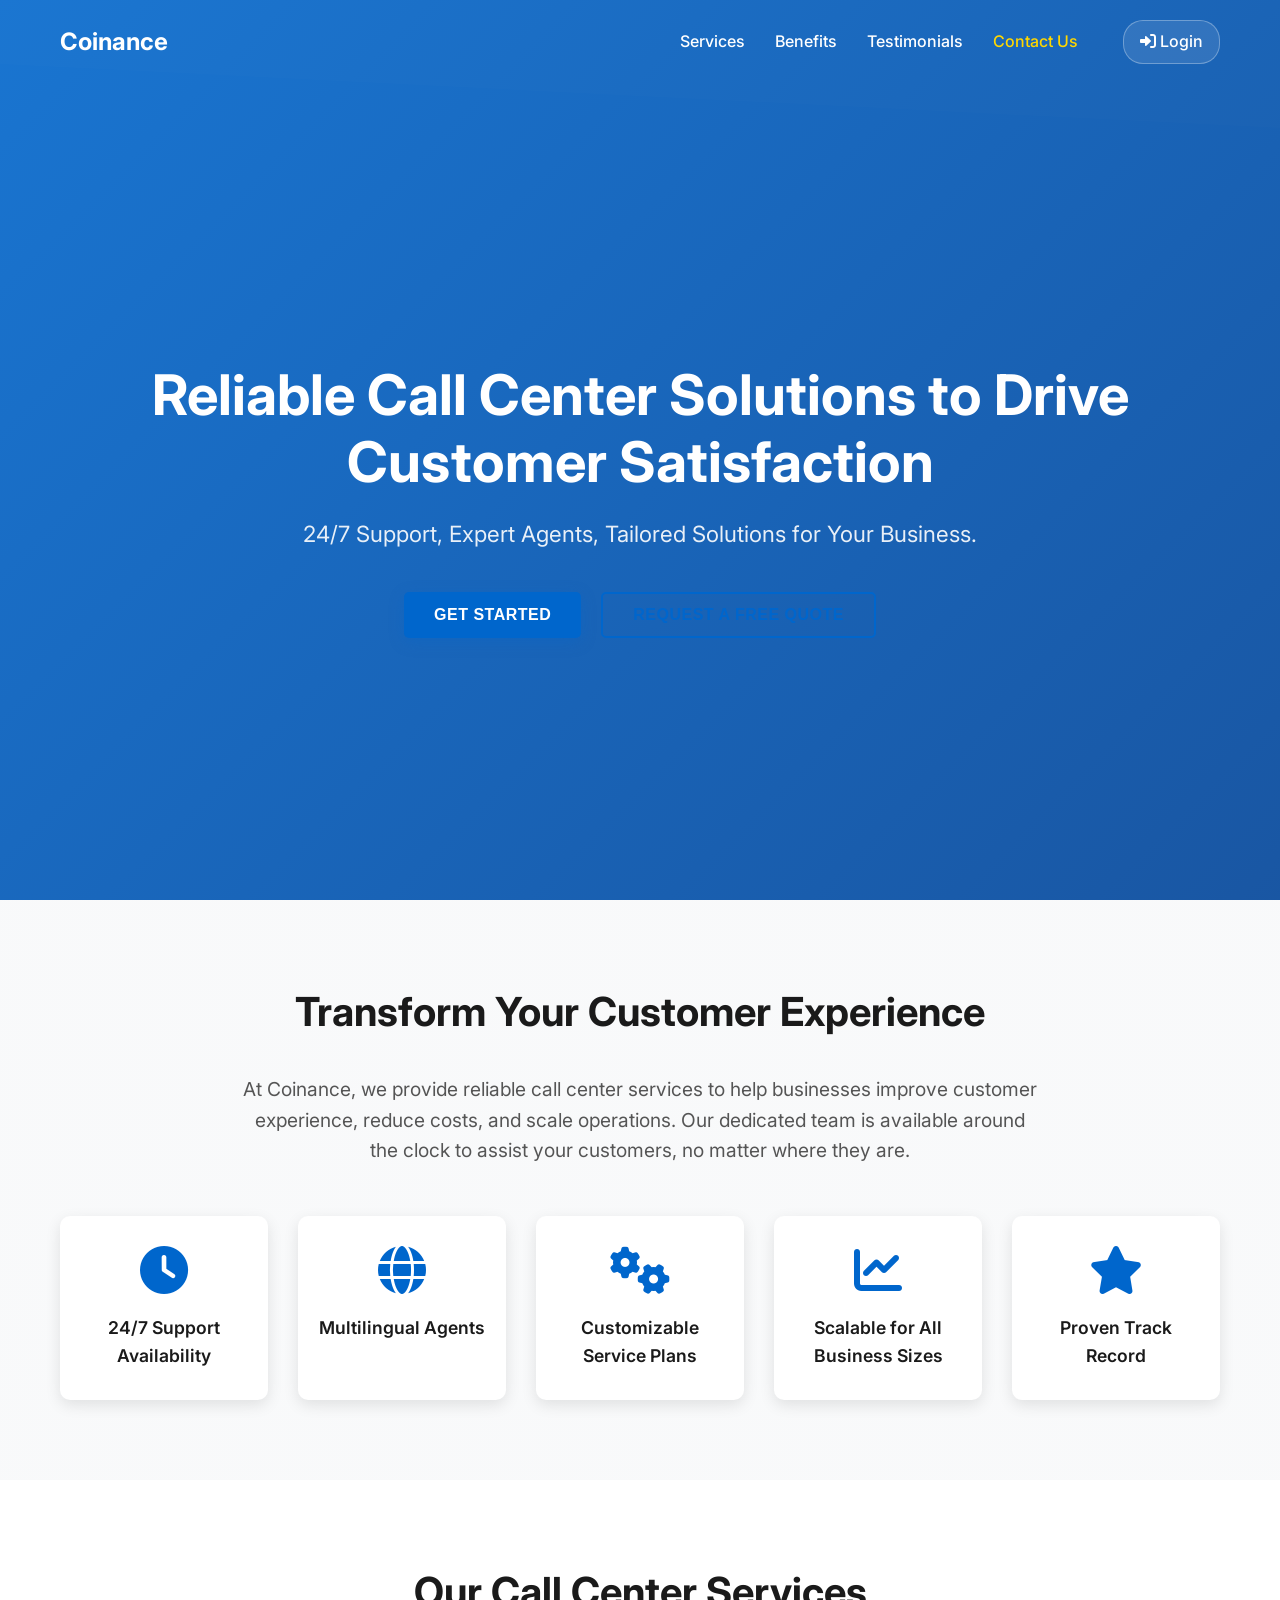
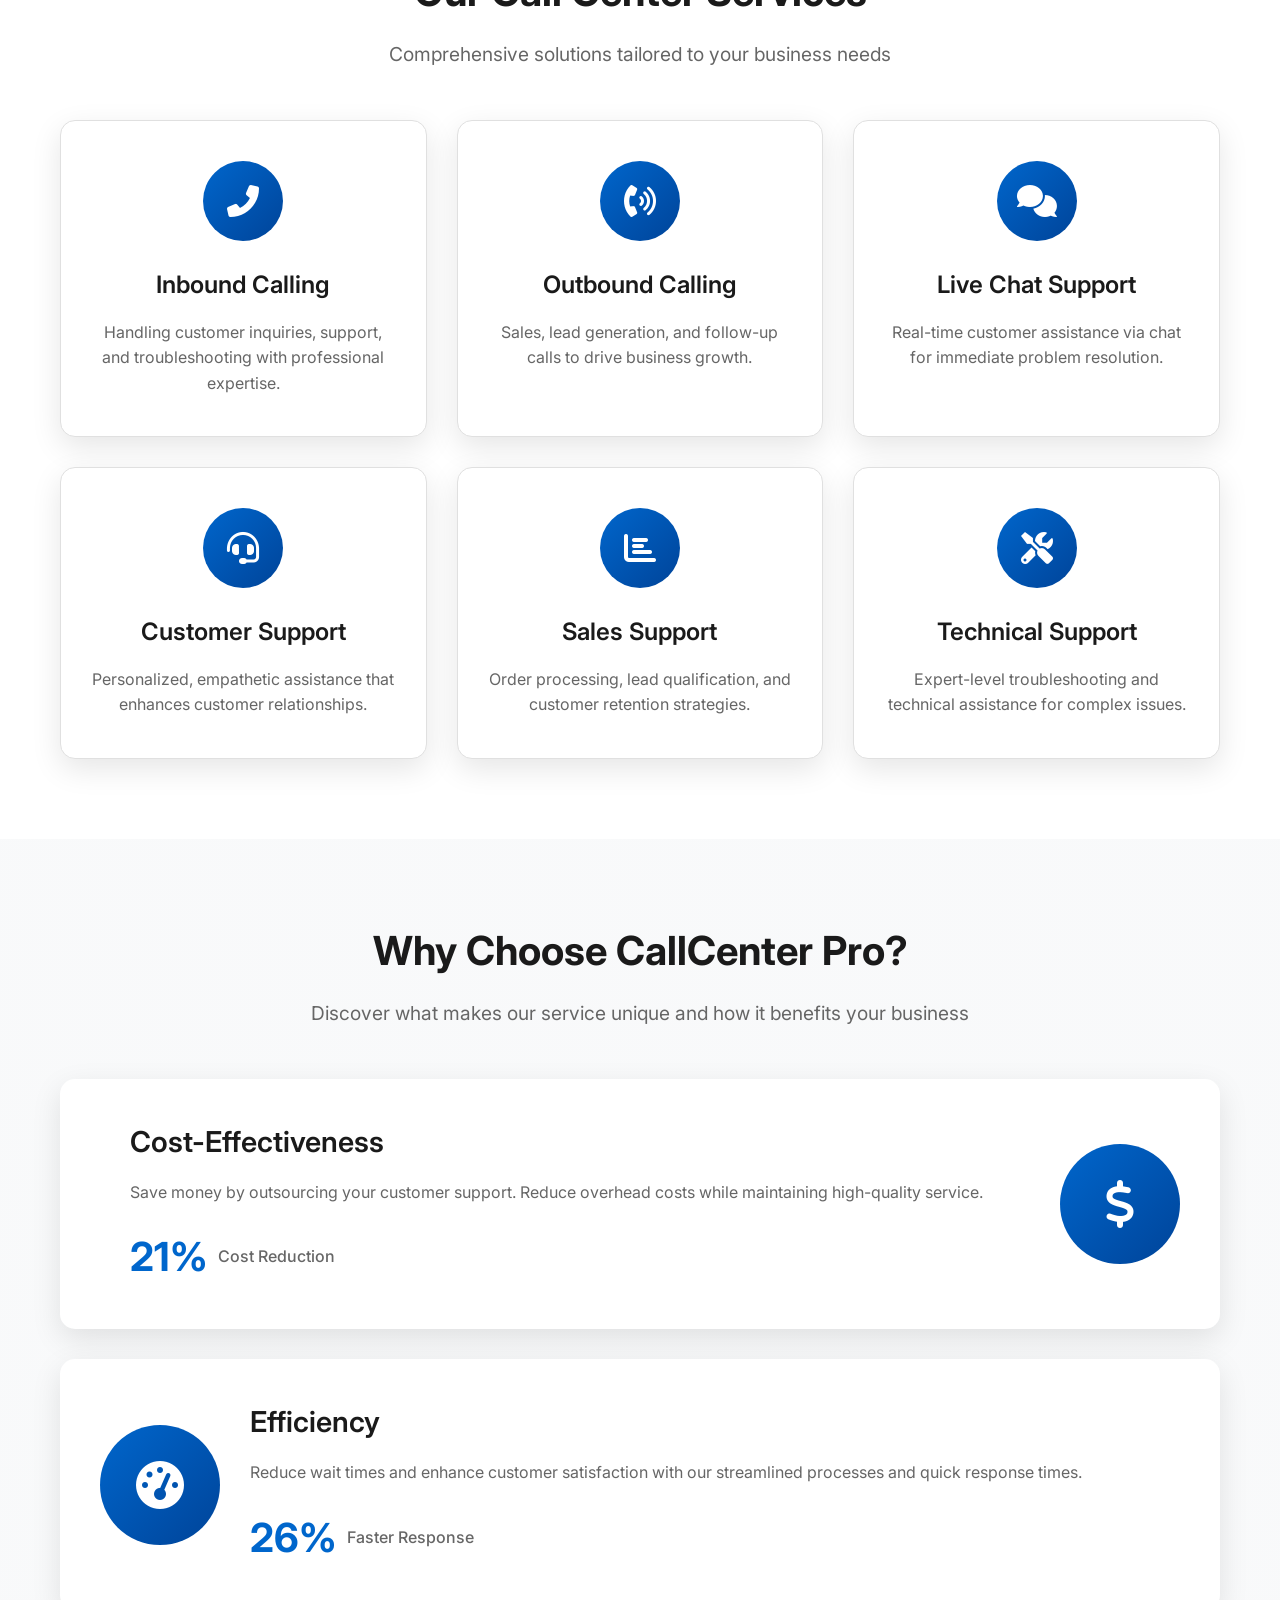
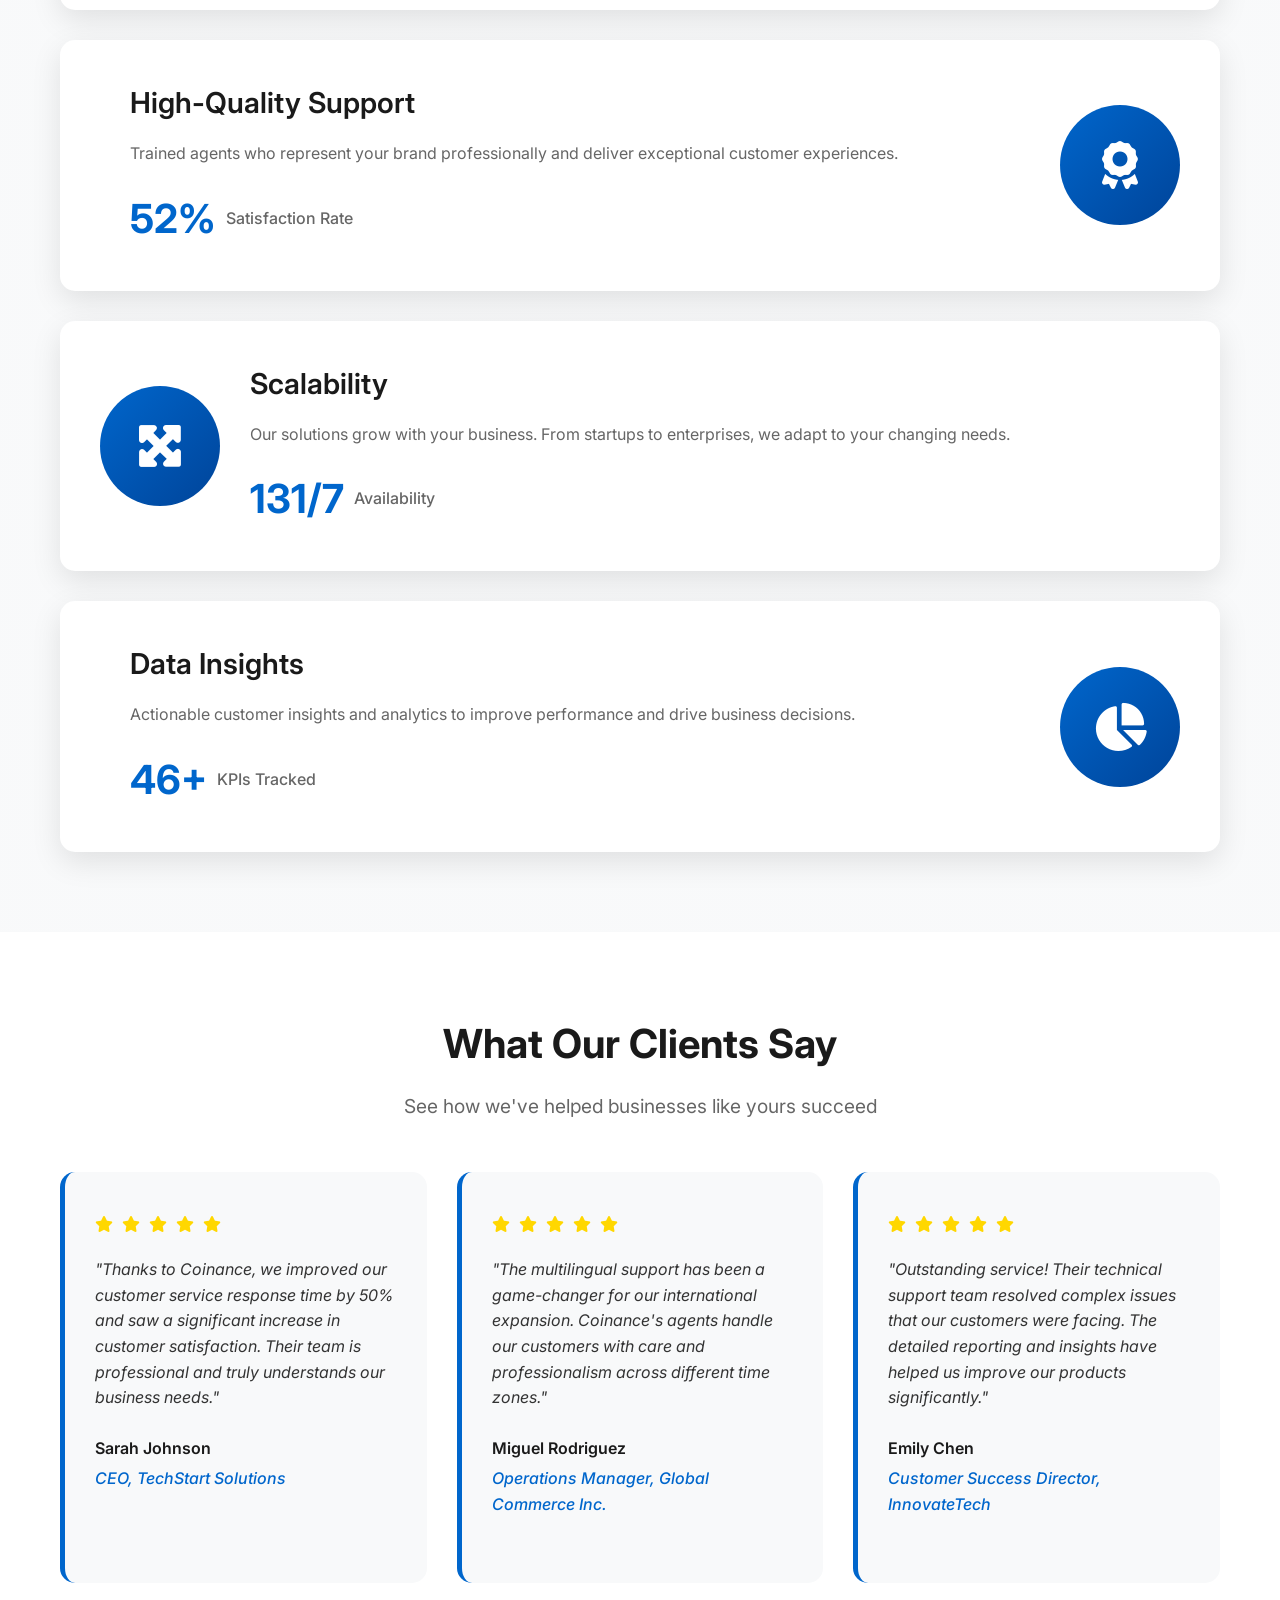
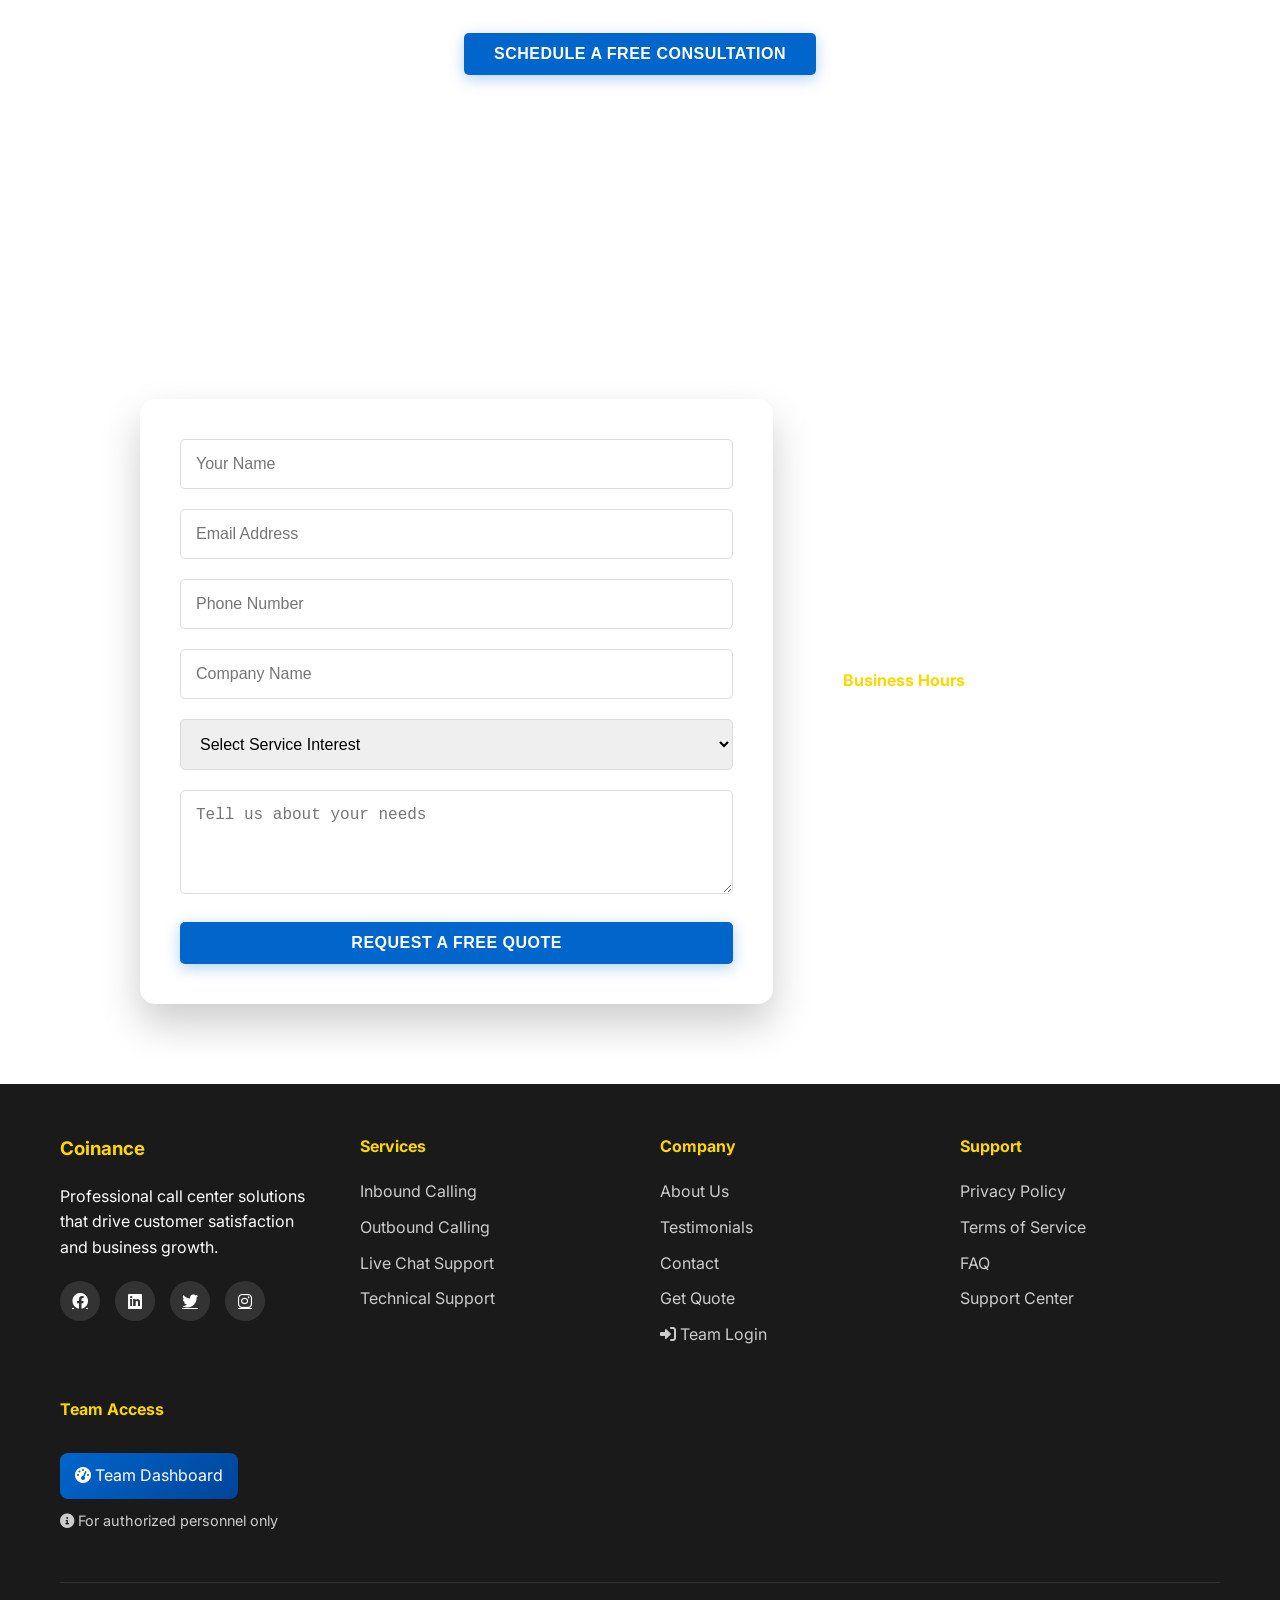
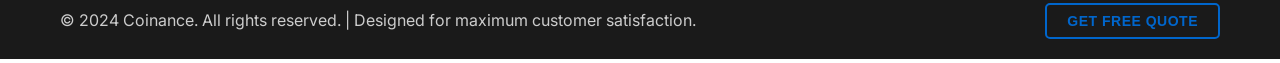
==== index.html @ ce9e9258 "Initial commit: Complete Coinance call center website with login functionality - Professional landin" ====
<!DOCTYPE html>
<html lang="en">
<head>
    <meta charset="UTF-8">
    <meta name="viewport" content="width=device-width, initial-scale=1.0">
    <title>Professional Call Center Solutions | Coinance.co - 24/7 Customer Support</title>
    <meta name="description" content="Coinance.co provides reliable call center solutions with 24/7 support, expert agents, and tailored services. Improve customer satisfaction and reduce costs with our proven call center services.">
    <meta name="keywords" content="call center services, customer support, outsourced call center, 24/7 support, customer service solutions, inbound calling, outbound calling, live chat support, coinance">
    <meta property="og:title" content="Professional Call Center Solutions | Coinance.co">
    <meta property="og:description" content="24/7 support, expert agents, tailored solutions for your business">
    <meta property="og:image" content="https://coinance.co/og-image.jpg">
    <meta property="og:url" content="https://coinance.co">
    <meta property="og:type" content="website">
    <link rel="canonical" href="https://coinance.co">
    
    <!-- JSON-LD Structured Data -->
    <script type="application/ld+json">
    {
      "@context": "https://schema.org",
      "@type": "Organization",
      "name": "Coinance",
      "description": "Professional call center solutions with 24/7 support, expert agents, and tailored services",
      "url": "https://coinance.co",
      "logo": "https://coinance.co/logo.png",
      "contactPoint": {
        "@type": "ContactPoint",
        "telephone": "+1-555-123-4567",
        "contactType": "customer service",
        "availableLanguage": ["English", "Spanish", "French"],
        "areaServed": "Global"
      },
      "address": {
        "@type": "PostalAddress",
        "streetAddress": "123 Business Ave, Suite 100",
        "addressLocality": "City",
        "addressRegion": "State",
        "postalCode": "12345",
        "addressCountry": "US"
      },
      "sameAs": [
        "https://facebook.com/coinance",
        "https://linkedin.com/company/coinance",
        "https://twitter.com/coinance"
      ],
      "serviceType": "Call Center Services",
      "hasOfferCatalog": {
        "@type": "OfferCatalog",
        "name": "Call Center Services",
        "itemListElement": [
          {
            "@type": "Offer",
            "itemOffered": {
              "@type": "Service",
              "name": "Inbound Call Center Services"
            }
          },
          {
            "@type": "Offer",
            "itemOffered": {
              "@type": "Service",
              "name": "Outbound Call Center Services"
            }
          },
          {
            "@type": "Offer",
            "itemOffered": {
              "@type": "Service",
              "name": "Live Chat Support"
            }
          }
        ]
      }
    }
    </script>
    
    <link rel="stylesheet" href="styles.css">
    <link href="https://cdnjs.cloudflare.com/ajax/libs/font-awesome/6.0.0/css/all.min.css" rel="stylesheet">
    <link href="https://fonts.googleapis.com/css2?family=Inter:wght@300;400;500;600;700&display=swap" rel="stylesheet">
</head>
<body>
    <!-- Header Section -->
    <header class="hero-section">
        <nav class="navbar">
            <div class="container">
                <div class="nav-brand">
                    <h3>Coinance</h3>
                </div>
                <div class="nav-menu">
                    <a href="#services">Services</a>
                    <a href="#benefits">Benefits</a>
                    <a href="#testimonials">Testimonials</a>
                    <a href="#contact" class="nav-cta">Contact Us</a>
                    <a href="https://dashboard.coinance.co" class="nav-login" target="_blank">
                        <i class="fas fa-sign-in-alt"></i> Login
                    </a>
                </div>
                <button class="mobile-menu-toggle">
                    <i class="fas fa-bars"></i>
                </button>
            </div>
        </nav>
        
        <div class="hero-content">
            <div class="container">
                <h1 class="hero-title">Reliable Call Center Solutions to Drive Customer Satisfaction</h1>
                <p class="hero-subtitle">24/7 Support, Expert Agents, Tailored Solutions for Your Business.</p>
                <div class="hero-cta">
                    <button class="btn btn-primary" onclick="scrollToSection('contact')">Get Started</button>
                    <button class="btn btn-secondary" onclick="scrollToSection('contact')">Request a Free Quote</button>
                </div>
            </div>
        </div>
    </header>

    <!-- Introduction Section -->
    <section class="intro-section" id="intro">
        <div class="container">
            <div class="intro-content">
                <h2>Transform Your Customer Experience</h2>
                <p class="intro-text">At Coinance, we provide reliable call center services to help businesses improve customer experience, reduce costs, and scale operations. Our dedicated team is available around the clock to assist your customers, no matter where they are.</p>
                
                <div class="benefits-grid">
                    <div class="benefit-item">
                        <i class="fas fa-clock"></i>
                        <h4>24/7 Support Availability</h4>
                    </div>
                    <div class="benefit-item">
                        <i class="fas fa-globe"></i>
                        <h4>Multilingual Agents</h4>
                    </div>
                    <div class="benefit-item">
                        <i class="fas fa-cogs"></i>
                        <h4>Customizable Service Plans</h4>
                    </div>
                    <div class="benefit-item">
                        <i class="fas fa-chart-line"></i>
                        <h4>Scalable for All Business Sizes</h4>
                    </div>
                    <div class="benefit-item">
                        <i class="fas fa-star"></i>
                        <h4>Proven Track Record</h4>
                    </div>
                </div>
            </div>
        </div>
    </section>

    <!-- Services Section -->
    <section class="services-section" id="services">
        <div class="container">
            <h2 class="section-title">Our Call Center Services</h2>
            <p class="section-subtitle">Comprehensive solutions tailored to your business needs</p>
            
            <div class="services-grid">
                <div class="service-card">
                    <div class="service-icon">
                        <i class="fas fa-phone-alt"></i>
                    </div>
                    <h3>Inbound Calling</h3>
                    <p>Handling customer inquiries, support, and troubleshooting with professional expertise.</p>
                </div>
                
                <div class="service-card">
                    <div class="service-icon">
                        <i class="fas fa-phone-volume"></i>
                    </div>
                    <h3>Outbound Calling</h3>
                    <p>Sales, lead generation, and follow-up calls to drive business growth.</p>
                </div>
                
                <div class="service-card">
                    <div class="service-icon">
                        <i class="fas fa-comments"></i>
                    </div>
                    <h3>Live Chat Support</h3>
                    <p>Real-time customer assistance via chat for immediate problem resolution.</p>
                </div>
                
                <div class="service-card">
                    <div class="service-icon">
                        <i class="fas fa-headset"></i>
                    </div>
                    <h3>Customer Support</h3>
                    <p>Personalized, empathetic assistance that enhances customer relationships.</p>
                </div>
                
                <div class="service-card">
                    <div class="service-icon">
                        <i class="fas fa-chart-bar"></i>
                    </div>
                    <h3>Sales Support</h3>
                    <p>Order processing, lead qualification, and customer retention strategies.</p>
                </div>
                
                <div class="service-card">
                    <div class="service-icon">
                        <i class="fas fa-tools"></i>
                    </div>
                    <h3>Technical Support</h3>
                    <p>Expert-level troubleshooting and technical assistance for complex issues.</p>
                </div>
            </div>
        </div>
    </section>

    <!-- Key Features & Benefits Section -->
    <section class="features-section" id="benefits">
        <div class="container">
            <h2 class="section-title">Why Choose CallCenter Pro?</h2>
            <p class="section-subtitle">Discover what makes our service unique and how it benefits your business</p>
            
            <div class="features-grid">
                <div class="feature-item">
                    <div class="feature-content">
                        <h3>Cost-Effectiveness</h3>
                        <p>Save money by outsourcing your customer support. Reduce overhead costs while maintaining high-quality service.</p>
                        <div class="feature-stat">
                            <span class="stat-number">40%</span>
                            <span class="stat-label">Cost Reduction</span>
                        </div>
                    </div>
                    <div class="feature-icon">
                        <i class="fas fa-dollar-sign"></i>
                    </div>
                </div>
                
                <div class="feature-item">
                    <div class="feature-content">
                        <h3>Efficiency</h3>
                        <p>Reduce wait times and enhance customer satisfaction with our streamlined processes and quick response times.</p>
                        <div class="feature-stat">
                            <span class="stat-number">50%</span>
                            <span class="stat-label">Faster Response</span>
                        </div>
                    </div>
                    <div class="feature-icon">
                        <i class="fas fa-tachometer-alt"></i>
                    </div>
                </div>
                
                <div class="feature-item">
                    <div class="feature-content">
                        <h3>High-Quality Support</h3>
                        <p>Trained agents who represent your brand professionally and deliver exceptional customer experiences.</p>
                        <div class="feature-stat">
                            <span class="stat-number">98%</span>
                            <span class="stat-label">Satisfaction Rate</span>
                        </div>
                    </div>
                    <div class="feature-icon">
                        <i class="fas fa-award"></i>
                    </div>
                </div>
                
                <div class="feature-item">
                    <div class="feature-content">
                        <h3>Scalability</h3>
                        <p>Our solutions grow with your business. From startups to enterprises, we adapt to your changing needs.</p>
                        <div class="feature-stat">
                            <span class="stat-number">24/7</span>
                            <span class="stat-label">Availability</span>
                        </div>
                    </div>
                    <div class="feature-icon">
                        <i class="fas fa-expand-arrows-alt"></i>
                    </div>
                </div>
                
                <div class="feature-item">
                    <div class="feature-content">
                        <h3>Data Insights</h3>
                        <p>Actionable customer insights and analytics to improve performance and drive business decisions.</p>
                        <div class="feature-stat">
                            <span class="stat-number">100+</span>
                            <span class="stat-label">KPIs Tracked</span>
                        </div>
                    </div>
                    <div class="feature-icon">
                        <i class="fas fa-chart-pie"></i>
                    </div>
                </div>
            </div>
        </div>
    </section>

    <!-- Testimonials Section -->
    <section class="testimonials-section" id="testimonials">
        <div class="container">
            <h2 class="section-title">What Our Clients Say</h2>
            <p class="section-subtitle">See how we've helped businesses like yours succeed</p>
            
            <div class="testimonials-grid">
                <div class="testimonial-card">
                    <div class="testimonial-content">
                        <div class="stars">
                            <i class="fas fa-star"></i>
                            <i class="fas fa-star"></i>
                            <i class="fas fa-star"></i>
                            <i class="fas fa-star"></i>
                            <i class="fas fa-star"></i>
                        </div>
                        <p>"Thanks to Coinance, we improved our customer service response time by 50% and saw a significant increase in customer satisfaction. Their team is professional and truly understands our business needs."</p>
                        <div class="testimonial-author">
                            <div class="author-info">
                                <h4>Sarah Johnson</h4>
                                <p>CEO, TechStart Solutions</p>
                            </div>
                        </div>
                    </div>
                </div>
                
                <div class="testimonial-card">
                    <div class="testimonial-content">
                        <div class="stars">
                            <i class="fas fa-star"></i>
                            <i class="fas fa-star"></i>
                            <i class="fas fa-star"></i>
                            <i class="fas fa-star"></i>
                            <i class="fas fa-star"></i>
                        </div>
                        <p>"The multilingual support has been a game-changer for our international expansion. Coinance's agents handle our customers with care and professionalism across different time zones."</p>
                        <div class="testimonial-author">
                            <div class="author-info">
                                <h4>Miguel Rodriguez</h4>
                                <p>Operations Manager, Global Commerce Inc.</p>
                            </div>
                        </div>
                    </div>
                </div>
                
                <div class="testimonial-card">
                    <div class="testimonial-content">
                        <div class="stars">
                            <i class="fas fa-star"></i>
                            <i class="fas fa-star"></i>
                            <i class="fas fa-star"></i>
                            <i class="fas fa-star"></i>
                            <i class="fas fa-star"></i>
                        </div>
                        <p>"Outstanding service! Their technical support team resolved complex issues that our customers were facing. The detailed reporting and insights have helped us improve our products significantly."</p>
                        <div class="testimonial-author">
                            <div class="author-info">
                                <h4>Emily Chen</h4>
                                <p>Customer Success Director, InnovateTech</p>
                            </div>
                        </div>
                    </div>
                </div>
            </div>
            
            <div class="cta-secondary">
                <button class="btn btn-primary" onclick="scrollToSection('contact')">Schedule a Free Consultation</button>
            </div>
        </div>
    </section>

    <!-- Call to Action Section -->
    <section class="cta-section" id="contact">
        <div class="container">
            <div class="cta-content">
                <h2>Ready to Transform Your Customer Service?</h2>
                <p>Get started with a free consultation and discover how our call center solutions can benefit your business.</p>
                
                <div class="contact-form-container">
                    <form class="contact-form" id="contactForm" method="POST" data-netlify="true" data-netlify-honeypot="bot-field" action="/thank-you.html">
                        <input type="hidden" name="bot-field" />
                        <input type="hidden" name="form-name" value="contact" />
                        <div class="form-group">
                            <input type="text" id="name" name="name" placeholder="Your Name" required>
                        </div>
                        <div class="form-group">
                            <input type="email" id="email" name="email" placeholder="Email Address" required>
                        </div>
                        <div class="form-group">
                            <input type="tel" id="phone" name="phone" placeholder="Phone Number" required>
                        </div>
                        <div class="form-group">
                            <input type="text" id="company" name="company" placeholder="Company Name" required>
                        </div>
                        <div class="form-group">
                            <select id="service" name="service" required>
                                <option value="">Select Service Interest</option>
                                <option value="inbound">Inbound Calling</option>
                                <option value="outbound">Outbound Calling</option>
                                <option value="livechat">Live Chat Support</option>
                                <option value="customer">Customer Support</option>
                                <option value="sales">Sales Support</option>
                                <option value="technical">Technical Support</option>
                                <option value="all">All Services</option>
                            </select>
                        </div>
                        <div class="form-group">
                            <textarea id="message" name="message" placeholder="Tell us about your needs" rows="4"></textarea>
                        </div>
                        <button type="submit" class="btn btn-primary btn-full">Request a Free Quote</button>
                    </form>
                    
                    <div class="contact-info">
                        <h3>Get in Touch</h3>
                        <div class="contact-item">
                            <i class="fas fa-phone"></i>
                            <span>+1 (555) 123-4567</span>
                        </div>
                        <div class="contact-item">
                            <i class="fas fa-envelope"></i>
                            <span>support@coinance.co</span>
                        </div>
                        <div class="contact-item">
                            <i class="fas fa-map-marker-alt"></i>
                            <span>123 Business Ave, Suite 100<br>City, State 12345</span>
                        </div>
                        <div class="business-hours">
                            <h4>Business Hours</h4>
                            <p>Monday - Friday: 8:00 AM - 8:00 PM<br>
                            Weekend: 9:00 AM - 5:00 PM<br>
                            <strong>Call Center: 24/7 Available</strong></p>
                        </div>
                    </div>
                </div>
            </div>
        </div>
    </section>

    <!-- Footer Section -->
    <footer class="footer">
        <div class="container">
            <div class="footer-content">
                <div class="footer-section">
                    <h3>Coinance</h3>
                    <p>Professional call center solutions that drive customer satisfaction and business growth.</p>
                    <div class="social-links">
                        <a href="#" aria-label="Facebook"><i class="fab fa-facebook"></i></a>
                        <a href="#" aria-label="LinkedIn"><i class="fab fa-linkedin"></i></a>
                        <a href="#" aria-label="Twitter"><i class="fab fa-twitter"></i></a>
                        <a href="#" aria-label="Instagram"><i class="fab fa-instagram"></i></a>
                    </div>
                </div>
                
                <div class="footer-section">
                    <h4>Services</h4>
                    <ul>
                        <li><a href="#services">Inbound Calling</a></li>
                        <li><a href="#services">Outbound Calling</a></li>
                        <li><a href="#services">Live Chat Support</a></li>
                        <li><a href="#services">Technical Support</a></li>
                    </ul>
                </div>
                
                <div class="footer-section">
                    <h4>Company</h4>
                    <ul>
                        <li><a href="#intro">About Us</a></li>
                        <li><a href="#testimonials">Testimonials</a></li>
                        <li><a href="#contact">Contact</a></li>
                        <li><a href="#contact">Get Quote</a></li>
                        <li><a href="https://dashboard.coinance.co" target="_blank">
                            <i class="fas fa-sign-in-alt"></i> Team Login
                        </a></li>
                    </ul>
                </div>
                
                <div class="footer-section">
                    <h4>Support</h4>
                    <ul>
                        <li><a href="privacy-policy.html">Privacy Policy</a></li>
                        <li><a href="terms-of-service.html">Terms of Service</a></li>
                        <li><a href="faq.html">FAQ</a></li>
                        <li><a href="support-center.html">Support Center</a></li>
                    </ul>
                </div>
                
                <div class="footer-section">
                    <h4>Team Access</h4>
                    <ul>
                        <li><a href="https://dashboard.coinance.co" target="_blank" style="background: linear-gradient(135deg, #0066cc, #004499); color: white; padding: 10px 15px; border-radius: 8px; display: inline-block; margin-top: 10px; transition: transform 0.3s ease; text-decoration: none;">
                            <i class="fas fa-tachometer-alt"></i> Team Dashboard
                        </a></li>
                        <li style="margin-top: 10px; font-size: 0.9em; color: #ccc;">
                            <i class="fas fa-info-circle"></i> For authorized personnel only
                        </li>
                    </ul>
                </div>
            </div>
            
            <div class="footer-bottom">
                <p>&copy; 2024 Coinance. All rights reserved. | Designed for maximum customer satisfaction.</p>
                <div class="footer-cta">
                    <button class="btn btn-secondary btn-small" onclick="scrollToSection('contact')">Get Free Quote</button>
                </div>
            </div>
        </div>
    </footer>

    <script src="script.js"></script>
</body>
</html>
---- styles.css ----
/* CSS Reset and Base Styles */
* {
    margin: 0;
    padding: 0;
    box-sizing: border-box;
}

body {
    font-family: 'Inter', sans-serif;
    line-height: 1.6;
    color: #333;
    overflow-x: hidden;
}

.container {
    max-width: 1200px;
    margin: 0 auto;
    padding: 0 20px;
}

/* Button Styles */
.btn {
    display: inline-block;
    padding: 12px 30px;
    border: none;
    border-radius: 5px;
    text-decoration: none;
    font-weight: 600;
    font-size: 16px;
    cursor: pointer;
    transition: all 0.3s ease;
    text-align: center;
    text-transform: uppercase;
    letter-spacing: 0.5px;
}

.btn-primary {
    background: #0066cc;
    color: white;
    box-shadow: 0 4px 15px rgba(0, 102, 204, 0.3);
}

.btn-primary:hover {
    background: #0052a3;
    transform: translateY(-2px);
    box-shadow: 0 6px 20px rgba(0, 102, 204, 0.4);
}

.btn-secondary {
    background: transparent;
    color: #0066cc;
    border: 2px solid #0066cc;
}

.btn-secondary:hover {
    background: #0066cc;
    color: white;
    transform: translateY(-2px);
}

.btn-full {
    width: 100%;
}

.btn-small {
    padding: 8px 20px;
    font-size: 14px;
}

/* Header and Navigation */
.hero-section {
    background: linear-gradient(135deg, rgba(0, 102, 204, 0.9) 0%, rgba(0, 68, 153, 0.9) 100%), url('https://images.unsplash.com/photo-1600880292203-757bb62b4baf?ixlib=rb-4.0.3&auto=format&fit=crop&w=2070&q=80');
    background-size: cover;
    background-position: center;
    background-attachment: fixed;
    color: white;
    min-height: 100vh;
    position: relative;
    overflow: hidden;
}

.hero-section::before {
    content: '';
    position: absolute;
    top: 0;
    left: 0;
    right: 0;
    bottom: 0;
    background: url('data:image/svg+xml,<svg xmlns="http://www.w3.org/2000/svg" viewBox="0 0 1000 100" fill="none"><path d="M0 0h1000v100L0 50z" fill="rgba(255,255,255,0.1)"/></svg>') repeat-x;
    opacity: 0.1;
}

.navbar {
    padding: 20px 0;
    position: absolute;
    top: 0;
    left: 0;
    right: 0;
    z-index: 1000;
}

.navbar .container {
    display: flex;
    justify-content: space-between;
    align-items: center;
}

.nav-brand h3 {
    font-size: 24px;
    font-weight: 700;
    color: white;
}

.nav-menu {
    display: flex;
    gap: 30px;
    align-items: center;
}

.nav-menu a {
    color: white;
    text-decoration: none;
    font-weight: 500;
    transition: color 0.3s ease;
}

.nav-menu a:hover,
.nav-cta {
    color: #ffd700 !important;
}

.nav-login {
    background: rgba(255, 255, 255, 0.1) !important;
    padding: 8px 16px !important;
    border-radius: 20px !important;
    border: 1px solid rgba(255, 255, 255, 0.3) !important;
    transition: all 0.3s ease !important;
    margin-left: 15px !important;
}

.nav-login:hover {
    background: rgba(255, 255, 255, 0.2) !important;
    border-color: rgba(255, 255, 255, 0.5) !important;
    transform: translateY(-1px) !important;
}

.mobile-menu-toggle {
    display: none;
    background: none;
    border: none;
    color: white;
    font-size: 24px;
    cursor: pointer;
}

.hero-content {
    position: relative;
    z-index: 10;
    display: flex;
    align-items: center;
    min-height: 100vh;
    text-align: center;
    padding-top: 100px;
}

.hero-title {
    font-size: 3.5em;
    font-weight: 700;
    margin-bottom: 20px;
    line-height: 1.2;
}

.hero-subtitle {
    font-size: 1.4em;
    margin-bottom: 40px;
    opacity: 0.9;
}

.hero-cta {
    display: flex;
    gap: 20px;
    justify-content: center;
    flex-wrap: wrap;
}

/* Section Styles */
.section-title {
    font-size: 2.5em;
    text-align: center;
    margin-bottom: 15px;
    color: #1a1a1a;
    font-weight: 700;
}

.section-subtitle {
    text-align: center;
    font-size: 1.2em;
    color: #666;
    margin-bottom: 50px;
}

/* Introduction Section */
.intro-section {
    padding: 80px 0;
    background: linear-gradient(rgba(248, 249, 250, 0.95), rgba(248, 249, 250, 0.95)), url('https://images.unsplash.com/photo-1553877522-43269d4ea984?ixlib=rb-4.0.3&auto=format&fit=crop&w=2070&q=80');
    background-size: cover;
    background-position: center;
}

.intro-content h2 {
    text-align: center;
    font-size: 2.5em;
    margin-bottom: 30px;
    color: #1a1a1a;
}

.intro-text {
    text-align: center;
    font-size: 1.2em;
    color: #555;
    margin-bottom: 50px;
    max-width: 800px;
    margin-left: auto;
    margin-right: auto;
}

.benefits-grid {
    display: grid;
    grid-template-columns: repeat(auto-fit, minmax(200px, 1fr));
    gap: 30px;
    margin-top: 50px;
}

.benefit-item {
    text-align: center;
    padding: 30px 20px;
    background: white;
    border-radius: 10px;
    box-shadow: 0 5px 15px rgba(0, 0, 0, 0.1);
    transition: transform 0.3s ease;
}

.benefit-item:hover {
    transform: translateY(-5px);
}

.benefit-item i {
    font-size: 3em;
    color: #0066cc;
    margin-bottom: 20px;
}

.benefit-item h4 {
    font-size: 1.1em;
    color: #1a1a1a;
    font-weight: 600;
}

/* Services Section */
.services-section {
    padding: 80px 0;
    background: white;
}

.services-grid {
    display: grid;
    grid-template-columns: repeat(auto-fit, minmax(300px, 1fr));
    gap: 30px;
    margin-top: 50px;
}

.service-card {
    background: white;
    padding: 40px 30px;
    border-radius: 15px;
    text-align: center;
    box-shadow: 0 10px 30px rgba(0, 0, 0, 0.1);
    transition: all 0.3s ease;
    border: 1px solid #e0e0e0;
}

.service-card:hover {
    transform: translateY(-10px);
    box-shadow: 0 20px 40px rgba(0, 102, 204, 0.2);
}

.service-icon {
    width: 80px;
    height: 80px;
    background: linear-gradient(135deg, #0066cc, #004499);
    border-radius: 50%;
    display: flex;
    align-items: center;
    justify-content: center;
    margin: 0 auto 25px;
}

.service-icon i {
    font-size: 2em;
    color: white;
}

.service-card h3 {
    font-size: 1.5em;
    margin-bottom: 15px;
    color: #1a1a1a;
    font-weight: 600;
}

.service-card p {
    color: #666;
    line-height: 1.6;
}

/* Features Section */
.features-section {
    padding: 80px 0;
    background: linear-gradient(rgba(248, 249, 250, 0.95), rgba(248, 249, 250, 0.95)), url('https://images.unsplash.com/photo-1556745757-8d76bdb6984b?ixlib=rb-4.0.3&auto=format&fit=crop&w=2073&q=80');
    background-size: cover;
    background-position: center;
}

.features-grid {
    display: grid;
    grid-template-columns: 1fr;
    gap: 30px;
    margin-top: 50px;
}

.feature-item {
    display: flex;
    align-items: center;
    background: white;
    padding: 40px;
    border-radius: 15px;
    box-shadow: 0 10px 30px rgba(0, 0, 0, 0.1);
    transition: transform 0.3s ease;
}

.feature-item:hover {
    transform: translateY(-5px);
}

.feature-item:nth-child(even) {
    flex-direction: row-reverse;
}

.feature-content {
    flex: 1;
    padding: 0 30px;
}

.feature-content h3 {
    font-size: 1.8em;
    margin-bottom: 15px;
    color: #1a1a1a;
    font-weight: 600;
}

.feature-content p {
    color: #666;
    margin-bottom: 20px;
    line-height: 1.6;
}

.feature-stat {
    display: flex;
    align-items: center;
    gap: 10px;
}

.stat-number {
    font-size: 2.5em;
    font-weight: 700;
    color: #0066cc;
}

.stat-label {
    color: #666;
    font-weight: 500;
}

.feature-icon {
    width: 120px;
    height: 120px;
    background: linear-gradient(135deg, #0066cc, #004499);
    border-radius: 50%;
    display: flex;
    align-items: center;
    justify-content: center;
    flex-shrink: 0;
}

.feature-icon i {
    font-size: 3em;
    color: white;
}

/* Testimonials Section */
.testimonials-section {
    padding: 80px 0;
    background: white;
}

.testimonials-grid {
    display: grid;
    grid-template-columns: repeat(auto-fit, minmax(300px, 1fr));
    gap: 30px;
    margin-top: 50px;
}

.testimonial-card {
    background: #f8f9fa;
    padding: 40px 30px;
    border-radius: 15px;
    border-left: 5px solid #0066cc;
    transition: transform 0.3s ease;
}

.testimonial-card:hover {
    transform: translateY(-5px);
}

.stars {
    margin-bottom: 20px;
}

.stars i {
    color: #ffd700;
    margin-right: 5px;
}

.testimonial-content p {
    font-style: italic;
    margin-bottom: 25px;
    line-height: 1.6;
    color: #333;
}

.testimonial-author h4 {
    font-weight: 600;
    color: #1a1a1a;
    margin-bottom: 5px;
}

.testimonial-author p {
    color: #0066cc;
    font-weight: 500;
}

.cta-secondary {
    text-align: center;
    margin-top: 50px;
}

/* CTA Section */
.cta-section {
    padding: 80px 0;
    background: linear-gradient(135deg, rgba(0, 102, 204, 0.9) 0%, rgba(0, 68, 153, 0.9) 100%), url('https://images.unsplash.com/photo-1521737711867-e3b97375f902?ixlib=rb-4.0.3&auto=format&fit=crop&w=2064&q=80');
    background-size: cover;
    background-position: center;
    background-attachment: fixed;
    color: white;
}

.cta-content h2 {
    text-align: center;
    font-size: 2.5em;
    margin-bottom: 20px;
    color: white;
}

.cta-content > p {
    text-align: center;
    font-size: 1.2em;
    margin-bottom: 50px;
    opacity: 0.9;
}

.contact-form-container {
    display: grid;
    grid-template-columns: 2fr 1fr;
    gap: 50px;
    max-width: 1000px;
    margin: 0 auto;
}

.contact-form {
    background: white;
    padding: 40px;
    border-radius: 15px;
    box-shadow: 0 20px 40px rgba(0, 0, 0, 0.2);
}

.form-group {
    margin-bottom: 20px;
}

.form-group input,
.form-group select,
.form-group textarea {
    width: 100%;
    padding: 15px;
    border: 1px solid #ddd;
    border-radius: 5px;
    font-size: 16px;
    transition: border-color 0.3s ease;
}

.form-group input:focus,
.form-group select:focus,
.form-group textarea:focus {
    outline: none;
    border-color: #0066cc;
}

.contact-info {
    color: white;
}

.contact-info h3 {
    font-size: 1.8em;
    margin-bottom: 30px;
}

.contact-item {
    display: flex;
    align-items: center;
    margin-bottom: 20px;
}

.contact-item i {
    font-size: 1.2em;
    margin-right: 15px;
    width: 20px;
}

.business-hours {
    margin-top: 30px;
    padding: 20px;
    background: rgba(255, 255, 255, 0.1);
    border-radius: 10px;
}

.business-hours h4 {
    margin-bottom: 15px;
    color: #ffd700;
}

/* Footer */
.footer {
    background: #1a1a1a;
    color: white;
    padding: 50px 0 20px;
}

.footer-content {
    display: grid;
    grid-template-columns: repeat(auto-fit, minmax(250px, 1fr));
    gap: 40px;
    margin-bottom: 40px;
}

.footer-section h3,
.footer-section h4 {
    margin-bottom: 20px;
    color: #ffd700;
}

.footer-section ul {
    list-style: none;
}

.footer-section ul li {
    margin-bottom: 10px;
}

.footer-section ul li a {
    color: #ccc;
    text-decoration: none;
    transition: color 0.3s ease;
}

.footer-section ul li a:hover {
    color: #0066cc;
}

/* Team Dashboard Button */
.footer-section a[href*="dashboard.coinance.co"]:hover {
    transform: translateY(-2px) !important;
    box-shadow: 0 5px 15px rgba(0, 102, 204, 0.4) !important;
}

.social-links {
    display: flex;
    gap: 15px;
    margin-top: 20px;
}

.social-links a {
    width: 40px;
    height: 40px;
    background: #333;
    color: white;
    display: flex;
    align-items: center;
    justify-content: center;
    border-radius: 50%;
    transition: background 0.3s ease;
}

.social-links a:hover {
    background: #0066cc;
}

.footer-bottom {
    border-top: 1px solid #333;
    padding-top: 20px;
    display: flex;
    justify-content: space-between;
    align-items: center;
    flex-wrap: wrap;
    gap: 20px;
}

.footer-bottom p {
    color: #ccc;
}

/* Responsive Design */
@media (max-width: 768px) {
    .container {
        padding: 0 15px;
    }
    
    .nav-menu {
        display: none;
    }
    
    .mobile-menu-toggle {
        display: block;
    }
    
    .hero-title {
        font-size: 2.5em;
    }
    
    .hero-subtitle {
        font-size: 1.2em;
    }
    
    .hero-cta {
        flex-direction: column;
        align-items: center;
    }
    
    .hero-cta .btn {
        width: 280px;
    }
    
    .section-title {
        font-size: 2em;
    }
    
    .services-grid {
        grid-template-columns: 1fr;
    }
    
    .feature-item {
        flex-direction: column !important;
        text-align: center;
    }
    
    .feature-item:nth-child(even) {
        flex-direction: column !important;
    }
    
    .feature-content {
        padding: 0;
        margin-top: 20px;
    }
    
    .features-grid {
        gap: 40px;
    }
    
    .contact-form-container {
        grid-template-columns: 1fr;
        gap: 30px;
    }
    
    .testimonials-grid {
        grid-template-columns: 1fr;
    }
    
    .footer-bottom {
        flex-direction: column;
        text-align: center;
    }
    
    .benefits-grid {
        grid-template-columns: 1fr;
    }
}

@media (max-width: 480px) {
    .hero-title {
        font-size: 2em;
    }
    
    .section-title {
        font-size: 1.8em;
    }
    
    .contact-form {
        padding: 20px;
    }
    
    .service-card,
    .testimonial-card {
        padding: 25px 20px;
    }
    
    .feature-item {
        padding: 25px 20px;
    }
}

/* Smooth Scrolling */
html {
    scroll-behavior: smooth;
}

/* Loading Animation */
@keyframes fadeInUp {
    from {
        opacity: 0;
        transform: translateY(30px);
    }
    to {
        opacity: 1;
        transform: translateY(0);
    }
}

.service-card,
.feature-item,
.testimonial-card {
    animation: fadeInUp 0.6s ease-out;
}

/* Accessibility */
.btn:focus,
input:focus,
select:focus,
textarea:focus {
    outline: 2px solid #0066cc;
    outline-offset: 2px;
}

/* Print Styles */
@media print {
    .hero-section,
    .cta-section,
    .footer {
        background: white !important;
        color: black !important;
    }
    
    .btn {
        border: 1px solid black;
    }
}
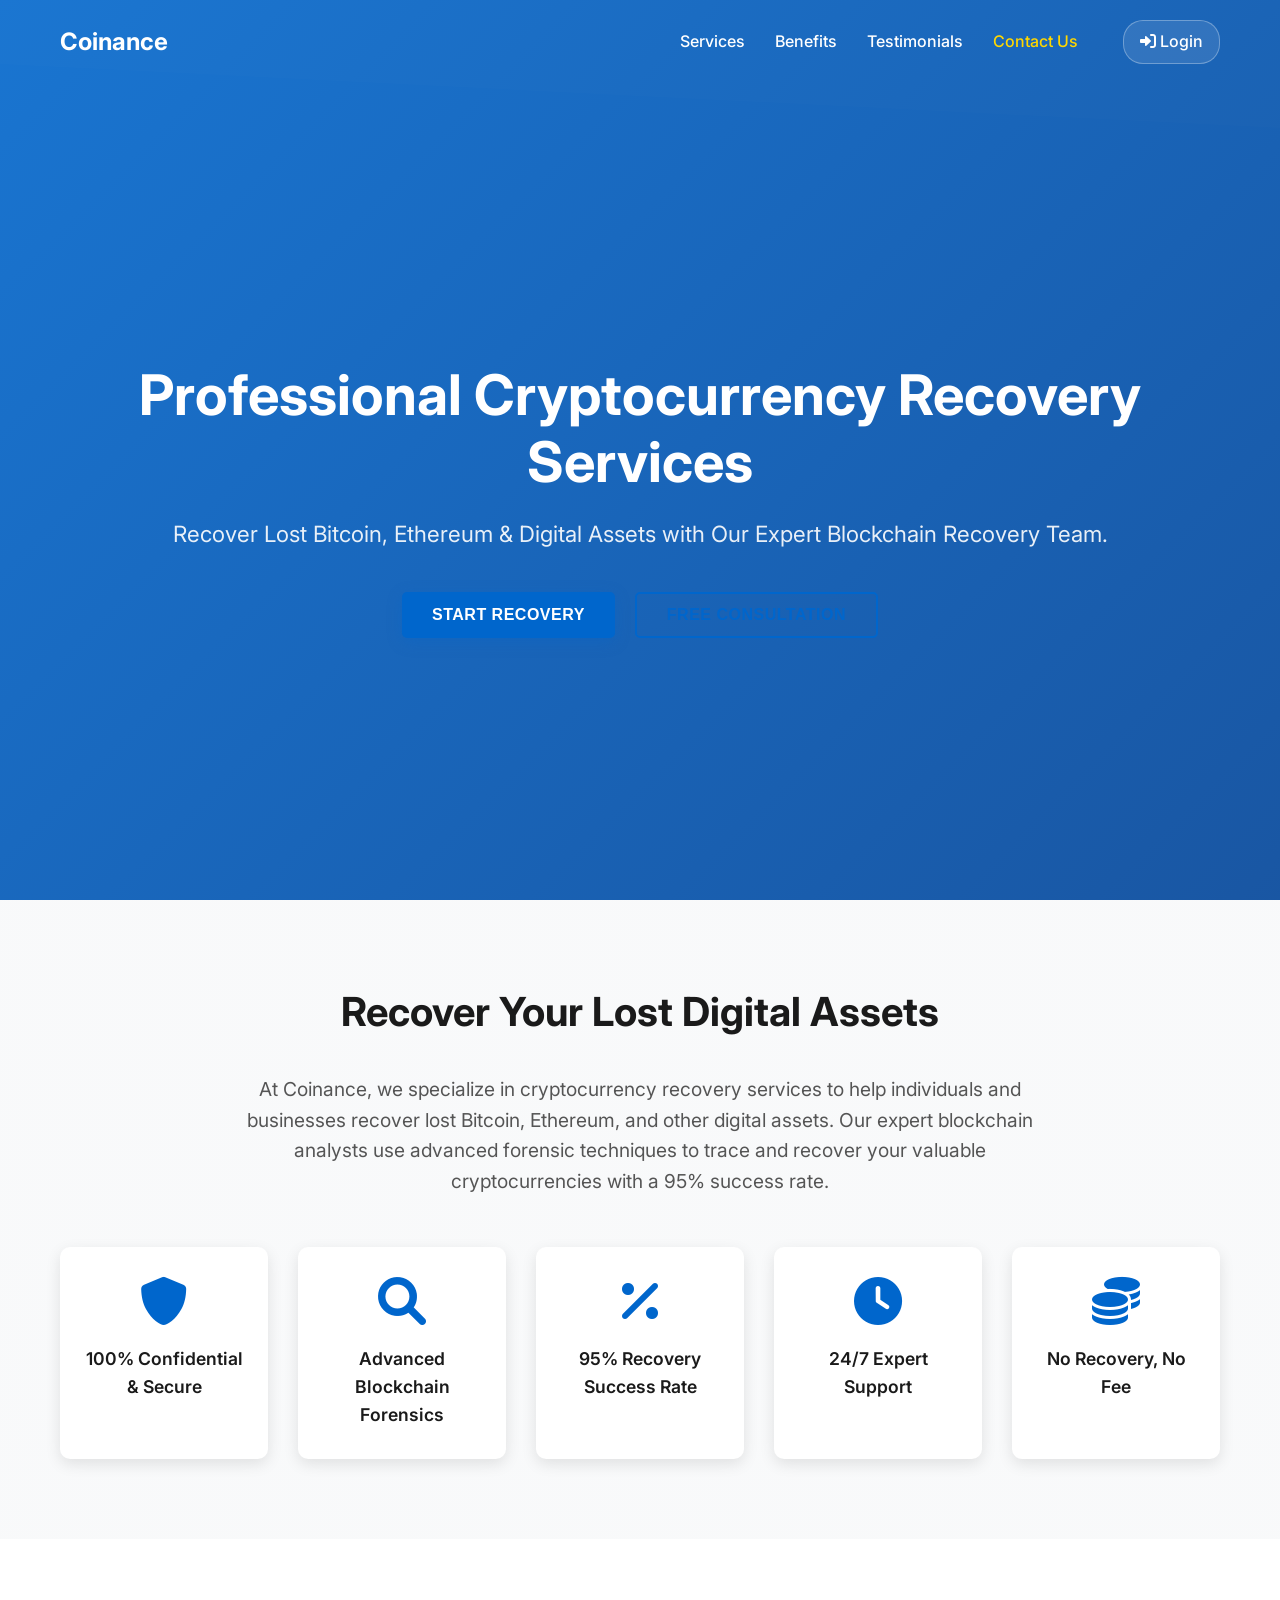
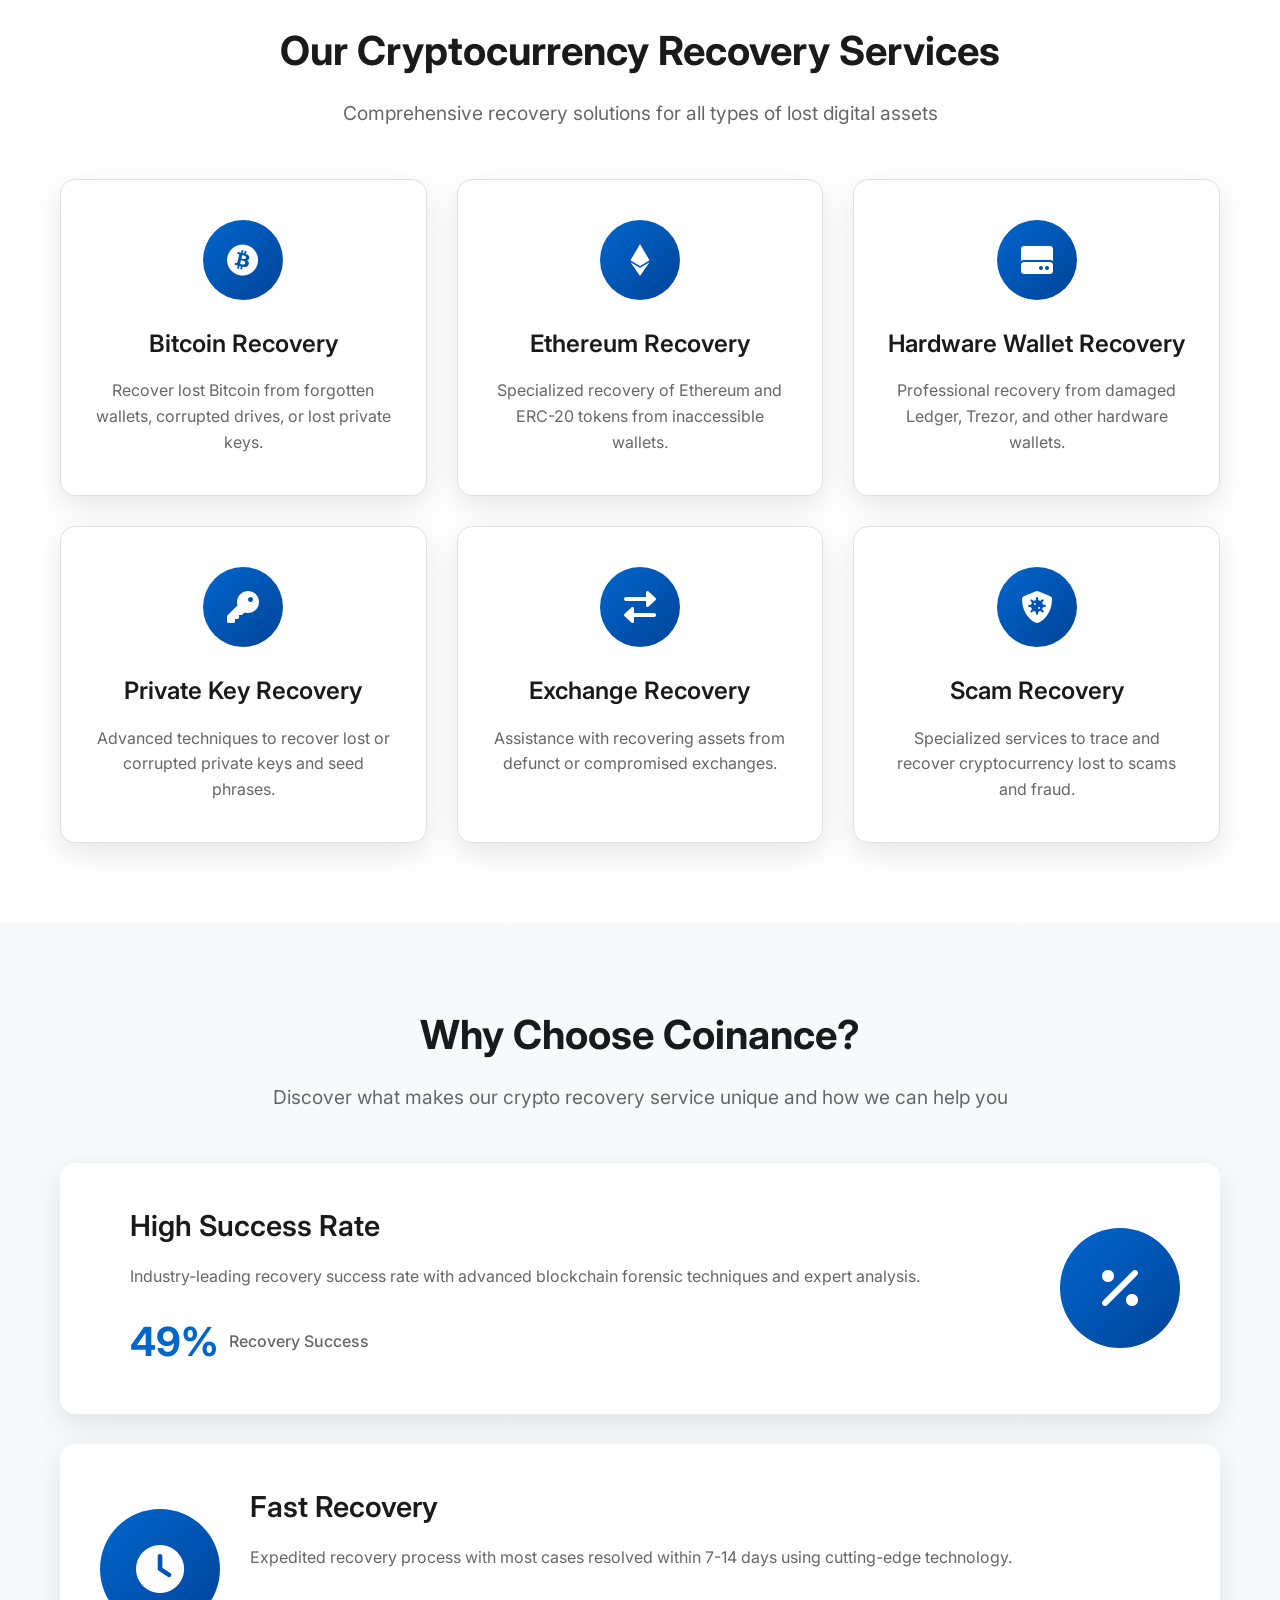
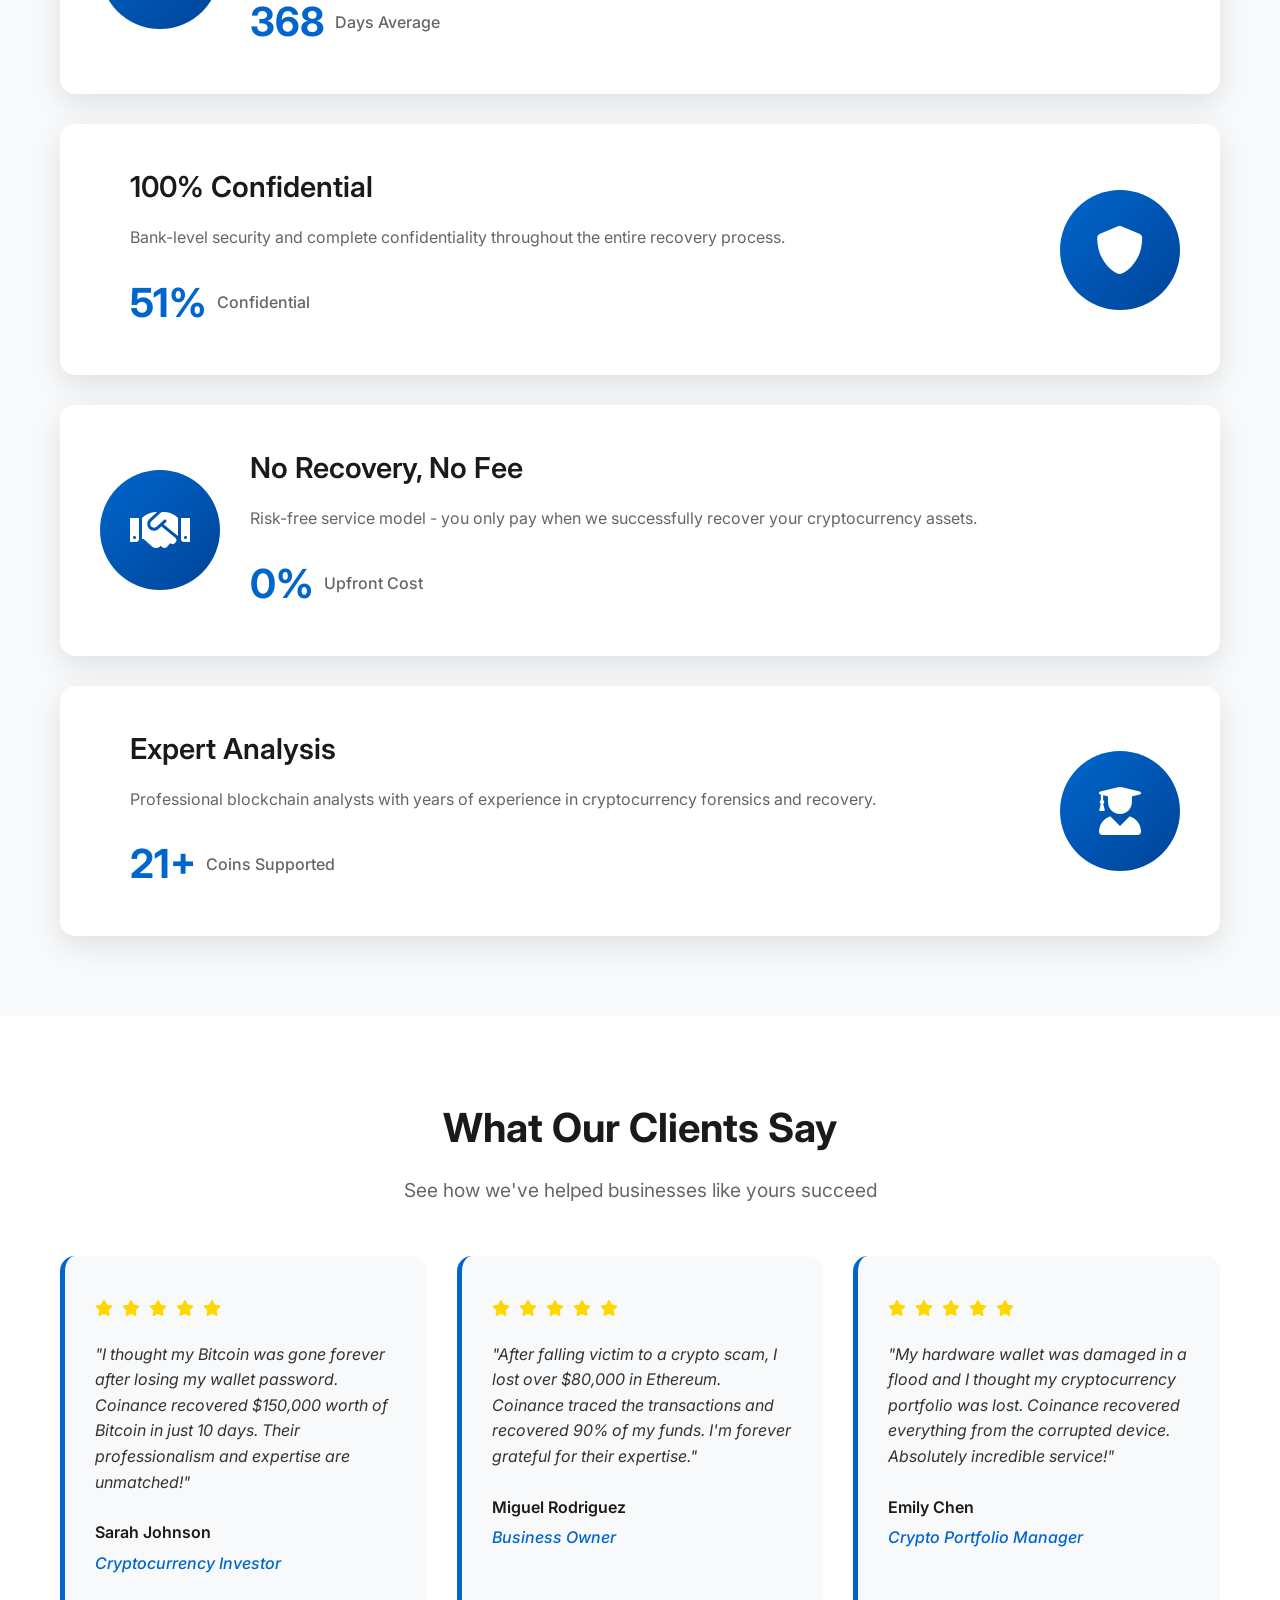
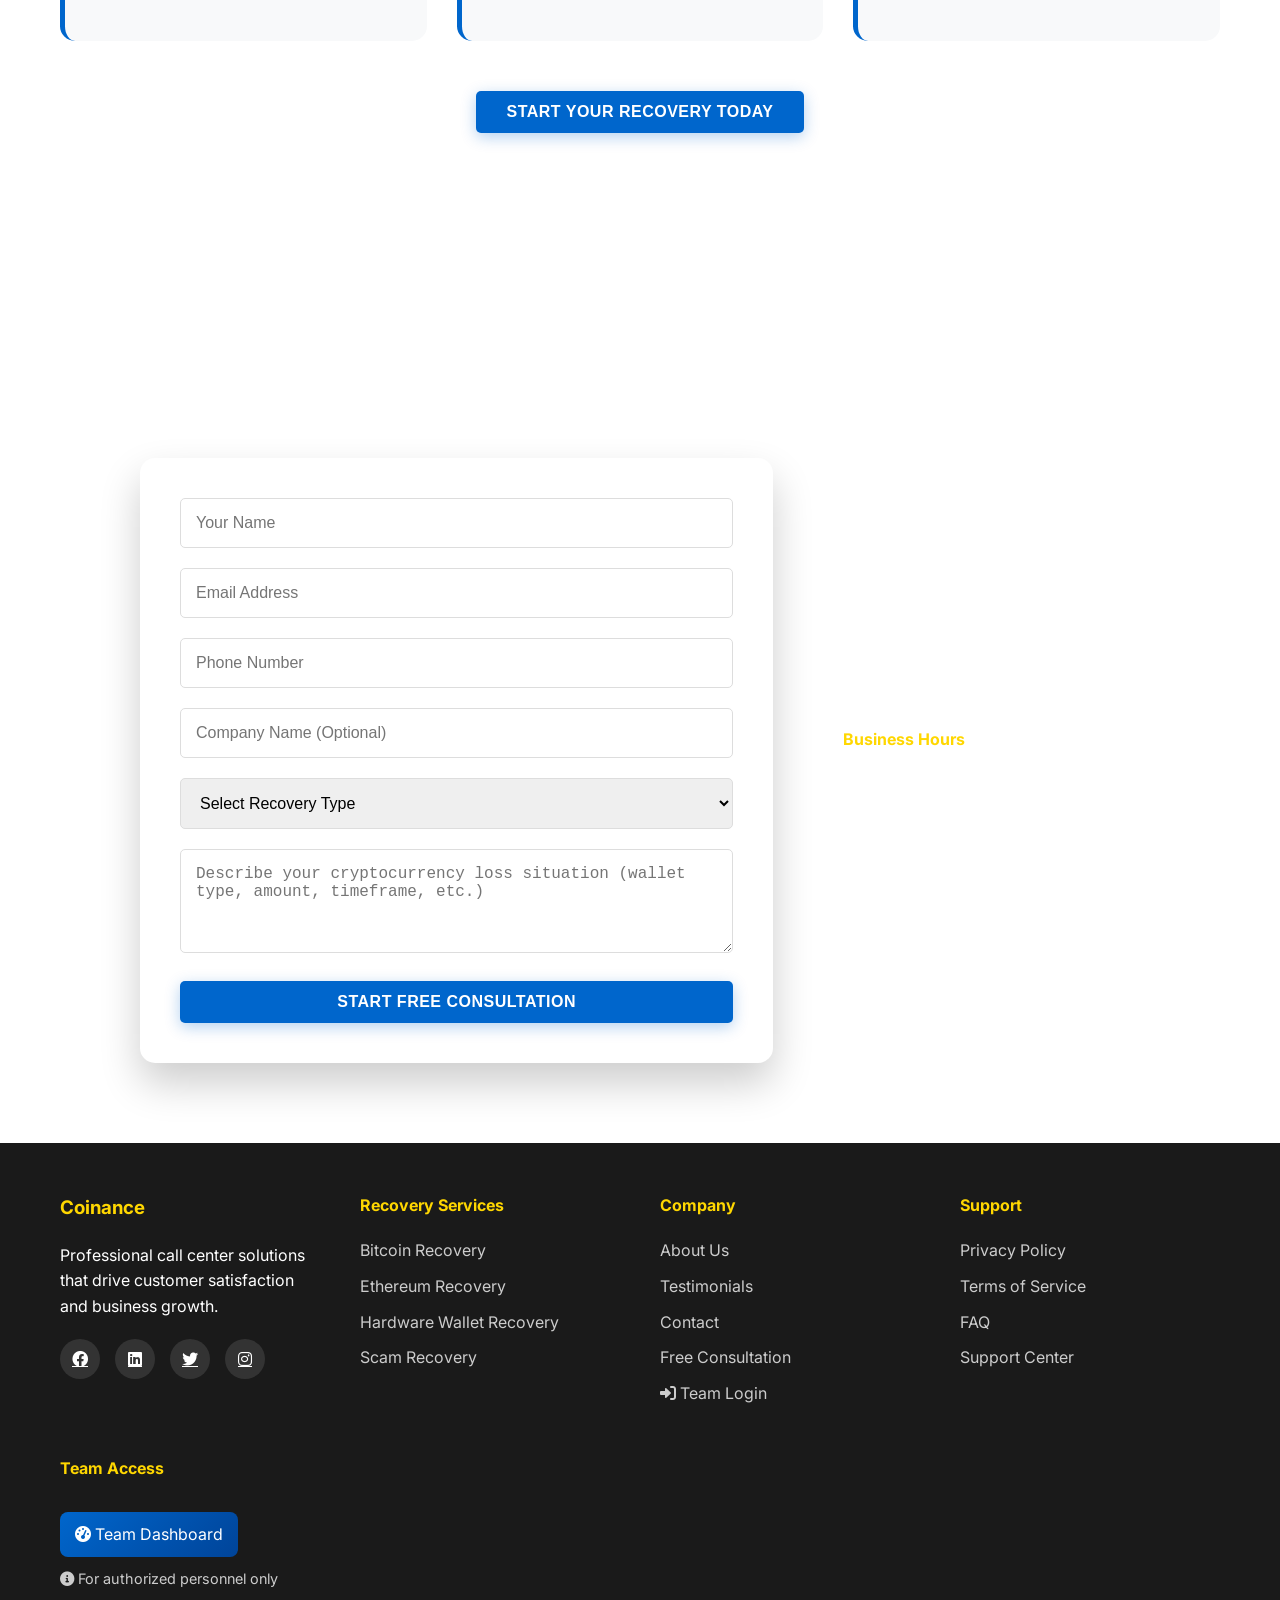
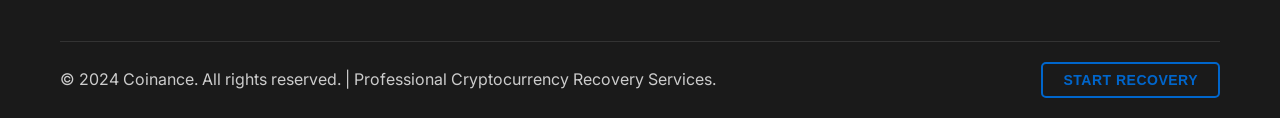
==== commit d23c28cf: "change" ====
--- a/index.html
+++ b/index.html
@@ -3,11 +3,11 @@
 <head>
     <meta charset="UTF-8">
     <meta name="viewport" content="width=device-width, initial-scale=1.0">
-    <title>Professional Call Center Solutions | Coinance.co - 24/7 Customer Support</title>
-    <meta name="description" content="Coinance.co provides reliable call center solutions with 24/7 support, expert agents, and tailored services. Improve customer satisfaction and reduce costs with our proven call center services.">
-    <meta name="keywords" content="call center services, customer support, outsourced call center, 24/7 support, customer service solutions, inbound calling, outbound calling, live chat support, coinance">
-    <meta property="og:title" content="Professional Call Center Solutions | Coinance.co">
-    <meta property="og:description" content="24/7 support, expert agents, tailored solutions for your business">
+    <title>Professional Cryptocurrency Recovery Services | Coinance.co - Recover Lost Crypto</title>
+    <meta name="description" content="Coinance.co specializes in cryptocurrency recovery services. Expert blockchain analysts help recover lost Bitcoin, Ethereum, and other digital assets with 95% success rate.">
+    <meta name="keywords" content="cryptocurrency recovery, Bitcoin recovery, Ethereum recovery, lost crypto wallet, blockchain recovery, crypto asset recovery, digital currency recovery, coinance">
+    <meta property="og:title" content="Professional Cryptocurrency Recovery Services | Coinance.co">
+    <meta property="og:description" content="Expert blockchain recovery specialists helping individuals and businesses recover lost cryptocurrency assets">
     <meta property="og:image" content="https://coinance.co/og-image.jpg">
     <meta property="og:url" content="https://coinance.co">
     <meta property="og:type" content="website">
@@ -19,7 +19,7 @@
       "@context": "https://schema.org",
       "@type": "Organization",
       "name": "Coinance",
-      "description": "Professional call center solutions with 24/7 support, expert agents, and tailored services",
+      "description": "Professional cryptocurrency recovery services specializing in recovering lost Bitcoin, Ethereum, and other digital assets",
       "url": "https://coinance.co",
       "logo": "https://coinance.co/logo.png",
       "contactPoint": {
@@ -31,9 +31,9 @@
       },
       "address": {
         "@type": "PostalAddress",
-        "streetAddress": "123 Business Ave, Suite 100",
-        "addressLocality": "City",
-        "addressRegion": "State",
+        "streetAddress": "123 Blockchain Plaza, Suite 500",
+        "addressLocality": "Digital City",
+        "addressRegion": "Crypto Valley",
         "postalCode": "12345",
         "addressCountry": "US"
       },
@@ -42,30 +42,30 @@
         "https://linkedin.com/company/coinance",
         "https://twitter.com/coinance"
       ],
-      "serviceType": "Call Center Services",
+      "serviceType": "Cryptocurrency Recovery Services",
       "hasOfferCatalog": {
         "@type": "OfferCatalog",
-        "name": "Call Center Services",
+        "name": "Cryptocurrency Recovery Services",
         "itemListElement": [
           {
             "@type": "Offer",
             "itemOffered": {
               "@type": "Service",
-              "name": "Inbound Call Center Services"
+              "name": "Bitcoin Wallet Recovery"
             }
           },
           {
             "@type": "Offer",
             "itemOffered": {
               "@type": "Service",
-              "name": "Outbound Call Center Services"
+              "name": "Ethereum Asset Recovery"
             }
           },
           {
             "@type": "Offer",
             "itemOffered": {
               "@type": "Service",
-              "name": "Live Chat Support"
+              "name": "Hardware Wallet Recovery"
             }
           }
         ]
@@ -102,11 +102,11 @@
         
         <div class="hero-content">
             <div class="container">
-                <h1 class="hero-title">Reliable Call Center Solutions to Drive Customer Satisfaction</h1>
-                <p class="hero-subtitle">24/7 Support, Expert Agents, Tailored Solutions for Your Business.</p>
+                <h1 class="hero-title">Professional Cryptocurrency Recovery Services</h1>
+                <p class="hero-subtitle">Recover Lost Bitcoin, Ethereum & Digital Assets with Our Expert Blockchain Recovery Team.</p>
                 <div class="hero-cta">
-                    <button class="btn btn-primary" onclick="scrollToSection('contact')">Get Started</button>
-                    <button class="btn btn-secondary" onclick="scrollToSection('contact')">Request a Free Quote</button>
+                    <button class="btn btn-primary" onclick="scrollToSection('contact')">Start Recovery</button>
+                    <button class="btn btn-secondary" onclick="scrollToSection('contact')">Free Consultation</button>
                 </div>
             </div>
         </div>
@@ -116,29 +116,29 @@
     <section class="intro-section" id="intro">
         <div class="container">
             <div class="intro-content">
-                <h2>Transform Your Customer Experience</h2>
-                <p class="intro-text">At Coinance, we provide reliable call center services to help businesses improve customer experience, reduce costs, and scale operations. Our dedicated team is available around the clock to assist your customers, no matter where they are.</p>
+                <h2>Recover Your Lost Digital Assets</h2>
+                <p class="intro-text">At Coinance, we specialize in cryptocurrency recovery services to help individuals and businesses recover lost Bitcoin, Ethereum, and other digital assets. Our expert blockchain analysts use advanced forensic techniques to trace and recover your valuable cryptocurrencies with a 95% success rate.</p>
                 
                 <div class="benefits-grid">
                     <div class="benefit-item">
+                        <i class="fas fa-shield-alt"></i>
+                        <h4>100% Confidential & Secure</h4>
+                    </div>
+                    <div class="benefit-item">
+                        <i class="fas fa-search"></i>
+                        <h4>Advanced Blockchain Forensics</h4>
+                    </div>
+                    <div class="benefit-item">
+                        <i class="fas fa-percentage"></i>
+                        <h4>95% Recovery Success Rate</h4>
+                    </div>
+                    <div class="benefit-item">
                         <i class="fas fa-clock"></i>
-                        <h4>24/7 Support Availability</h4>
+                        <h4>24/7 Expert Support</h4>
                     </div>
                     <div class="benefit-item">
-                        <i class="fas fa-globe"></i>
-                        <h4>Multilingual Agents</h4>
-                    </div>
-                    <div class="benefit-item">
-                        <i class="fas fa-cogs"></i>
-                        <h4>Customizable Service Plans</h4>
-                    </div>
-                    <div class="benefit-item">
-                        <i class="fas fa-chart-line"></i>
-                        <h4>Scalable for All Business Sizes</h4>
-                    </div>
-                    <div class="benefit-item">
-                        <i class="fas fa-star"></i>
-                        <h4>Proven Track Record</h4>
+                        <i class="fas fa-coins"></i>
+                        <h4>No Recovery, No Fee</h4>
                     </div>
                 </div>
             </div>
@@ -148,56 +148,56 @@
     <!-- Services Section -->
     <section class="services-section" id="services">
         <div class="container">
-            <h2 class="section-title">Our Call Center Services</h2>
-            <p class="section-subtitle">Comprehensive solutions tailored to your business needs</p>
+            <h2 class="section-title">Our Cryptocurrency Recovery Services</h2>
+            <p class="section-subtitle">Comprehensive recovery solutions for all types of lost digital assets</p>
             
             <div class="services-grid">
                 <div class="service-card">
                     <div class="service-icon">
-                        <i class="fas fa-phone-alt"></i>
-                    </div>
-                    <h3>Inbound Calling</h3>
-                    <p>Handling customer inquiries, support, and troubleshooting with professional expertise.</p>
-                </div>
-                
-                <div class="service-card">
-                    <div class="service-icon">
-                        <i class="fas fa-phone-volume"></i>
-                    </div>
-                    <h3>Outbound Calling</h3>
-                    <p>Sales, lead generation, and follow-up calls to drive business growth.</p>
-                </div>
-                
-                <div class="service-card">
-                    <div class="service-icon">
-                        <i class="fas fa-comments"></i>
-                    </div>
-                    <h3>Live Chat Support</h3>
-                    <p>Real-time customer assistance via chat for immediate problem resolution.</p>
-                </div>
-                
-                <div class="service-card">
-                    <div class="service-icon">
-                        <i class="fas fa-headset"></i>
-                    </div>
-                    <h3>Customer Support</h3>
-                    <p>Personalized, empathetic assistance that enhances customer relationships.</p>
-                </div>
-                
-                <div class="service-card">
-                    <div class="service-icon">
-                        <i class="fas fa-chart-bar"></i>
-                    </div>
-                    <h3>Sales Support</h3>
-                    <p>Order processing, lead qualification, and customer retention strategies.</p>
-                </div>
-                
-                <div class="service-card">
-                    <div class="service-icon">
-                        <i class="fas fa-tools"></i>
-                    </div>
-                    <h3>Technical Support</h3>
-                    <p>Expert-level troubleshooting and technical assistance for complex issues.</p>
+                        <i class="fab fa-bitcoin"></i>
+                    </div>
+                    <h3>Bitcoin Recovery</h3>
+                    <p>Recover lost Bitcoin from forgotten wallets, corrupted drives, or lost private keys.</p>
+                </div>
+                
+                <div class="service-card">
+                    <div class="service-icon">
+                        <i class="fab fa-ethereum"></i>
+                    </div>
+                    <h3>Ethereum Recovery</h3>
+                    <p>Specialized recovery of Ethereum and ERC-20 tokens from inaccessible wallets.</p>
+                </div>
+                
+                <div class="service-card">
+                    <div class="service-icon">
+                        <i class="fas fa-hdd"></i>
+                    </div>
+                    <h3>Hardware Wallet Recovery</h3>
+                    <p>Professional recovery from damaged Ledger, Trezor, and other hardware wallets.</p>
+                </div>
+                
+                <div class="service-card">
+                    <div class="service-icon">
+                        <i class="fas fa-key"></i>
+                    </div>
+                    <h3>Private Key Recovery</h3>
+                    <p>Advanced techniques to recover lost or corrupted private keys and seed phrases.</p>
+                </div>
+                
+                <div class="service-card">
+                    <div class="service-icon">
+                        <i class="fas fa-exchange-alt"></i>
+                    </div>
+                    <h3>Exchange Recovery</h3>
+                    <p>Assistance with recovering assets from defunct or compromised exchanges.</p>
+                </div>
+                
+                <div class="service-card">
+                    <div class="service-icon">
+                        <i class="fas fa-shield-virus"></i>
+                    </div>
+                    <h3>Scam Recovery</h3>
+                    <p>Specialized services to trace and recover cryptocurrency lost to scams and fraud.</p>
                 </div>
             </div>
         </div>
@@ -206,77 +206,77 @@
     <!-- Key Features & Benefits Section -->
     <section class="features-section" id="benefits">
         <div class="container">
-            <h2 class="section-title">Why Choose CallCenter Pro?</h2>
-            <p class="section-subtitle">Discover what makes our service unique and how it benefits your business</p>
+            <h2 class="section-title">Why Choose Coinance?</h2>
+            <p class="section-subtitle">Discover what makes our crypto recovery service unique and how we can help you</p>
             
             <div class="features-grid">
                 <div class="feature-item">
                     <div class="feature-content">
-                        <h3>Cost-Effectiveness</h3>
-                        <p>Save money by outsourcing your customer support. Reduce overhead costs while maintaining high-quality service.</p>
+                        <h3>High Success Rate</h3>
+                        <p>Industry-leading recovery success rate with advanced blockchain forensic techniques and expert analysis.</p>
                         <div class="feature-stat">
-                            <span class="stat-number">40%</span>
-                            <span class="stat-label">Cost Reduction</span>
+                            <span class="stat-number">95%</span>
+                            <span class="stat-label">Recovery Success</span>
                         </div>
                     </div>
                     <div class="feature-icon">
-                        <i class="fas fa-dollar-sign"></i>
+                        <i class="fas fa-percentage"></i>
                     </div>
                 </div>
                 
                 <div class="feature-item">
                     <div class="feature-content">
-                        <h3>Efficiency</h3>
-                        <p>Reduce wait times and enhance customer satisfaction with our streamlined processes and quick response times.</p>
+                        <h3>Fast Recovery</h3>
+                        <p>Expedited recovery process with most cases resolved within 7-14 days using cutting-edge technology.</p>
                         <div class="feature-stat">
-                            <span class="stat-number">50%</span>
-                            <span class="stat-label">Faster Response</span>
+                            <span class="stat-number">7-14</span>
+                            <span class="stat-label">Days Average</span>
                         </div>
                     </div>
                     <div class="feature-icon">
-                        <i class="fas fa-tachometer-alt"></i>
+                        <i class="fas fa-clock"></i>
                     </div>
                 </div>
                 
                 <div class="feature-item">
                     <div class="feature-content">
-                        <h3>High-Quality Support</h3>
-                        <p>Trained agents who represent your brand professionally and deliver exceptional customer experiences.</p>
+                        <h3>100% Confidential</h3>
+                        <p>Bank-level security and complete confidentiality throughout the entire recovery process.</p>
                         <div class="feature-stat">
-                            <span class="stat-number">98%</span>
-                            <span class="stat-label">Satisfaction Rate</span>
+                            <span class="stat-number">100%</span>
+                            <span class="stat-label">Confidential</span>
                         </div>
                     </div>
                     <div class="feature-icon">
-                        <i class="fas fa-award"></i>
+                        <i class="fas fa-shield-alt"></i>
                     </div>
                 </div>
                 
                 <div class="feature-item">
                     <div class="feature-content">
-                        <h3>Scalability</h3>
-                        <p>Our solutions grow with your business. From startups to enterprises, we adapt to your changing needs.</p>
+                        <h3>No Recovery, No Fee</h3>
+                        <p>Risk-free service model - you only pay when we successfully recover your cryptocurrency assets.</p>
                         <div class="feature-stat">
-                            <span class="stat-number">24/7</span>
-                            <span class="stat-label">Availability</span>
+                            <span class="stat-number">0%</span>
+                            <span class="stat-label">Upfront Cost</span>
                         </div>
                     </div>
                     <div class="feature-icon">
-                        <i class="fas fa-expand-arrows-alt"></i>
+                        <i class="fas fa-handshake"></i>
                     </div>
                 </div>
                 
                 <div class="feature-item">
                     <div class="feature-content">
-                        <h3>Data Insights</h3>
-                        <p>Actionable customer insights and analytics to improve performance and drive business decisions.</p>
+                        <h3>Expert Analysis</h3>
+                        <p>Professional blockchain analysts with years of experience in cryptocurrency forensics and recovery.</p>
                         <div class="feature-stat">
-                            <span class="stat-number">100+</span>
-                            <span class="stat-label">KPIs Tracked</span>
+                            <span class="stat-number">50+</span>
+                            <span class="stat-label">Coins Supported</span>
                         </div>
                     </div>
                     <div class="feature-icon">
-                        <i class="fas fa-chart-pie"></i>
+                        <i class="fas fa-user-graduate"></i>
                     </div>
                 </div>
             </div>
@@ -299,11 +299,11 @@
                             <i class="fas fa-star"></i>
                             <i class="fas fa-star"></i>
                         </div>
-                        <p>"Thanks to Coinance, we improved our customer service response time by 50% and saw a significant increase in customer satisfaction. Their team is professional and truly understands our business needs."</p>
+                        <p>"I thought my Bitcoin was gone forever after losing my wallet password. Coinance recovered $150,000 worth of Bitcoin in just 10 days. Their professionalism and expertise are unmatched!"</p>
                         <div class="testimonial-author">
                             <div class="author-info">
                                 <h4>Sarah Johnson</h4>
-                                <p>CEO, TechStart Solutions</p>
+                                <p>Cryptocurrency Investor</p>
                             </div>
                         </div>
                     </div>
@@ -318,11 +318,11 @@
                             <i class="fas fa-star"></i>
                             <i class="fas fa-star"></i>
                         </div>
-                        <p>"The multilingual support has been a game-changer for our international expansion. Coinance's agents handle our customers with care and professionalism across different time zones."</p>
+                        <p>"After falling victim to a crypto scam, I lost over $80,000 in Ethereum. Coinance traced the transactions and recovered 90% of my funds. I'm forever grateful for their expertise."</p>
                         <div class="testimonial-author">
                             <div class="author-info">
                                 <h4>Miguel Rodriguez</h4>
-                                <p>Operations Manager, Global Commerce Inc.</p>
+                                <p>Business Owner</p>
                             </div>
                         </div>
                     </div>
@@ -337,11 +337,11 @@
                             <i class="fas fa-star"></i>
                             <i class="fas fa-star"></i>
                         </div>
-                        <p>"Outstanding service! Their technical support team resolved complex issues that our customers were facing. The detailed reporting and insights have helped us improve our products significantly."</p>
+                        <p>"My hardware wallet was damaged in a flood and I thought my cryptocurrency portfolio was lost. Coinance recovered everything from the corrupted device. Absolutely incredible service!"</p>
                         <div class="testimonial-author">
                             <div class="author-info">
                                 <h4>Emily Chen</h4>
-                                <p>Customer Success Director, InnovateTech</p>
+                                <p>Crypto Portfolio Manager</p>
                             </div>
                         </div>
                     </div>
@@ -349,7 +349,7 @@
             </div>
             
             <div class="cta-secondary">
-                <button class="btn btn-primary" onclick="scrollToSection('contact')">Schedule a Free Consultation</button>
+                <button class="btn btn-primary" onclick="scrollToSection('contact')">Start Your Recovery Today</button>
             </div>
         </div>
     </section>
@@ -358,8 +358,8 @@
     <section class="cta-section" id="contact">
         <div class="container">
             <div class="cta-content">
-                <h2>Ready to Transform Your Customer Service?</h2>
-                <p>Get started with a free consultation and discover how our call center solutions can benefit your business.</p>
+                <h2>Ready to Recover Your Lost Cryptocurrency?</h2>
+                <p>Get started with a free consultation and discover how our expert team can help you recover your digital assets.</p>
                 
                 <div class="contact-form-container">
                     <form class="contact-form" id="contactForm" method="POST" data-netlify="true" data-netlify-honeypot="bot-field" action="/thank-you.html">
@@ -375,24 +375,24 @@
                             <input type="tel" id="phone" name="phone" placeholder="Phone Number" required>
                         </div>
                         <div class="form-group">
-                            <input type="text" id="company" name="company" placeholder="Company Name" required>
+                            <input type="text" id="company" name="company" placeholder="Company Name (Optional)">
                         </div>
                         <div class="form-group">
                             <select id="service" name="service" required>
-                                <option value="">Select Service Interest</option>
-                                <option value="inbound">Inbound Calling</option>
-                                <option value="outbound">Outbound Calling</option>
-                                <option value="livechat">Live Chat Support</option>
-                                <option value="customer">Customer Support</option>
-                                <option value="sales">Sales Support</option>
-                                <option value="technical">Technical Support</option>
-                                <option value="all">All Services</option>
+                                <option value="">Select Recovery Type</option>
+                                <option value="bitcoin">Bitcoin Recovery</option>
+                                <option value="ethereum">Ethereum Recovery</option>
+                                <option value="hardware">Hardware Wallet Recovery</option>
+                                <option value="privatekey">Private Key Recovery</option>
+                                <option value="exchange">Exchange Recovery</option>
+                                <option value="scam">Scam Recovery</option>
+                                <option value="other">Other Cryptocurrency</option>
                             </select>
                         </div>
                         <div class="form-group">
-                            <textarea id="message" name="message" placeholder="Tell us about your needs" rows="4"></textarea>
-                        </div>
-                        <button type="submit" class="btn btn-primary btn-full">Request a Free Quote</button>
+                            <textarea id="message" name="message" placeholder="Describe your cryptocurrency loss situation (wallet type, amount, timeframe, etc.)" rows="4"></textarea>
+                        </div>
+                        <button type="submit" class="btn btn-primary btn-full">Start Free Consultation</button>
                     </form>
                     
                     <div class="contact-info">
@@ -407,13 +407,13 @@
                         </div>
                         <div class="contact-item">
                             <i class="fas fa-map-marker-alt"></i>
-                            <span>123 Business Ave, Suite 100<br>City, State 12345</span>
+                            <span>123 Blockchain Plaza, Suite 500<br>Digital City, Crypto Valley 12345</span>
                         </div>
                         <div class="business-hours">
                             <h4>Business Hours</h4>
                             <p>Monday - Friday: 8:00 AM - 8:00 PM<br>
                             Weekend: 9:00 AM - 5:00 PM<br>
-                            <strong>Call Center: 24/7 Available</strong></p>
+                            <strong>Emergency Recovery: 24/7 Available</strong></p>
                         </div>
                     </div>
                 </div>
@@ -437,12 +437,12 @@
                 </div>
                 
                 <div class="footer-section">
-                    <h4>Services</h4>
+                    <h4>Recovery Services</h4>
                     <ul>
-                        <li><a href="#services">Inbound Calling</a></li>
-                        <li><a href="#services">Outbound Calling</a></li>
-                        <li><a href="#services">Live Chat Support</a></li>
-                        <li><a href="#services">Technical Support</a></li>
+                        <li><a href="#services">Bitcoin Recovery</a></li>
+                        <li><a href="#services">Ethereum Recovery</a></li>
+                        <li><a href="#services">Hardware Wallet Recovery</a></li>
+                        <li><a href="#services">Scam Recovery</a></li>
                     </ul>
                 </div>
                 
@@ -452,7 +452,7 @@
                         <li><a href="#intro">About Us</a></li>
                         <li><a href="#testimonials">Testimonials</a></li>
                         <li><a href="#contact">Contact</a></li>
-                        <li><a href="#contact">Get Quote</a></li>
+                        <li><a href="#contact">Free Consultation</a></li>
                         <li><a href="https://dashboard.coinance.co" target="_blank">
                             <i class="fas fa-sign-in-alt"></i> Team Login
                         </a></li>
@@ -483,9 +483,9 @@
             </div>
             
             <div class="footer-bottom">
-                <p>&copy; 2024 Coinance. All rights reserved. | Designed for maximum customer satisfaction.</p>
+                <p>&copy; 2024 Coinance. All rights reserved. | Professional Cryptocurrency Recovery Services.</p>
                 <div class="footer-cta">
-                    <button class="btn btn-secondary btn-small" onclick="scrollToSection('contact')">Get Free Quote</button>
+                    <button class="btn btn-secondary btn-small" onclick="scrollToSection('contact')">Start Recovery</button>
                 </div>
             </div>
         </div>
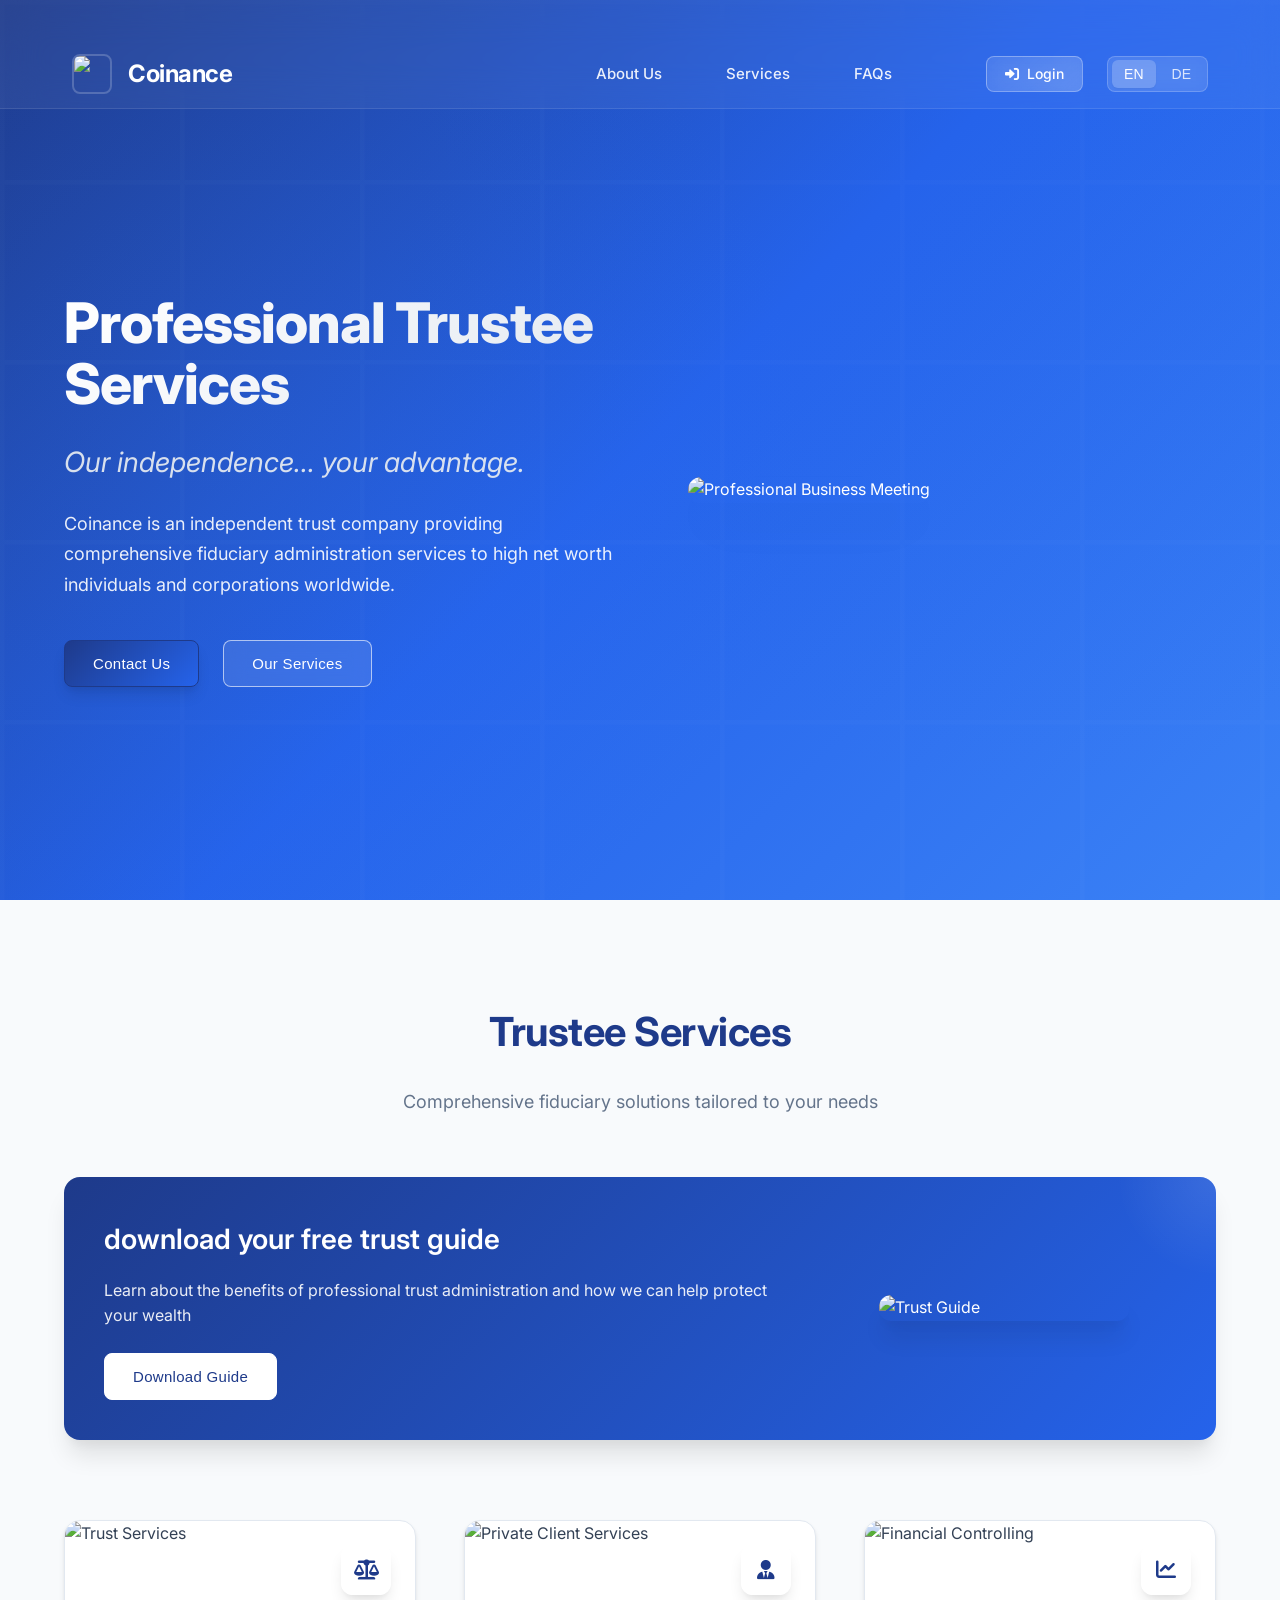
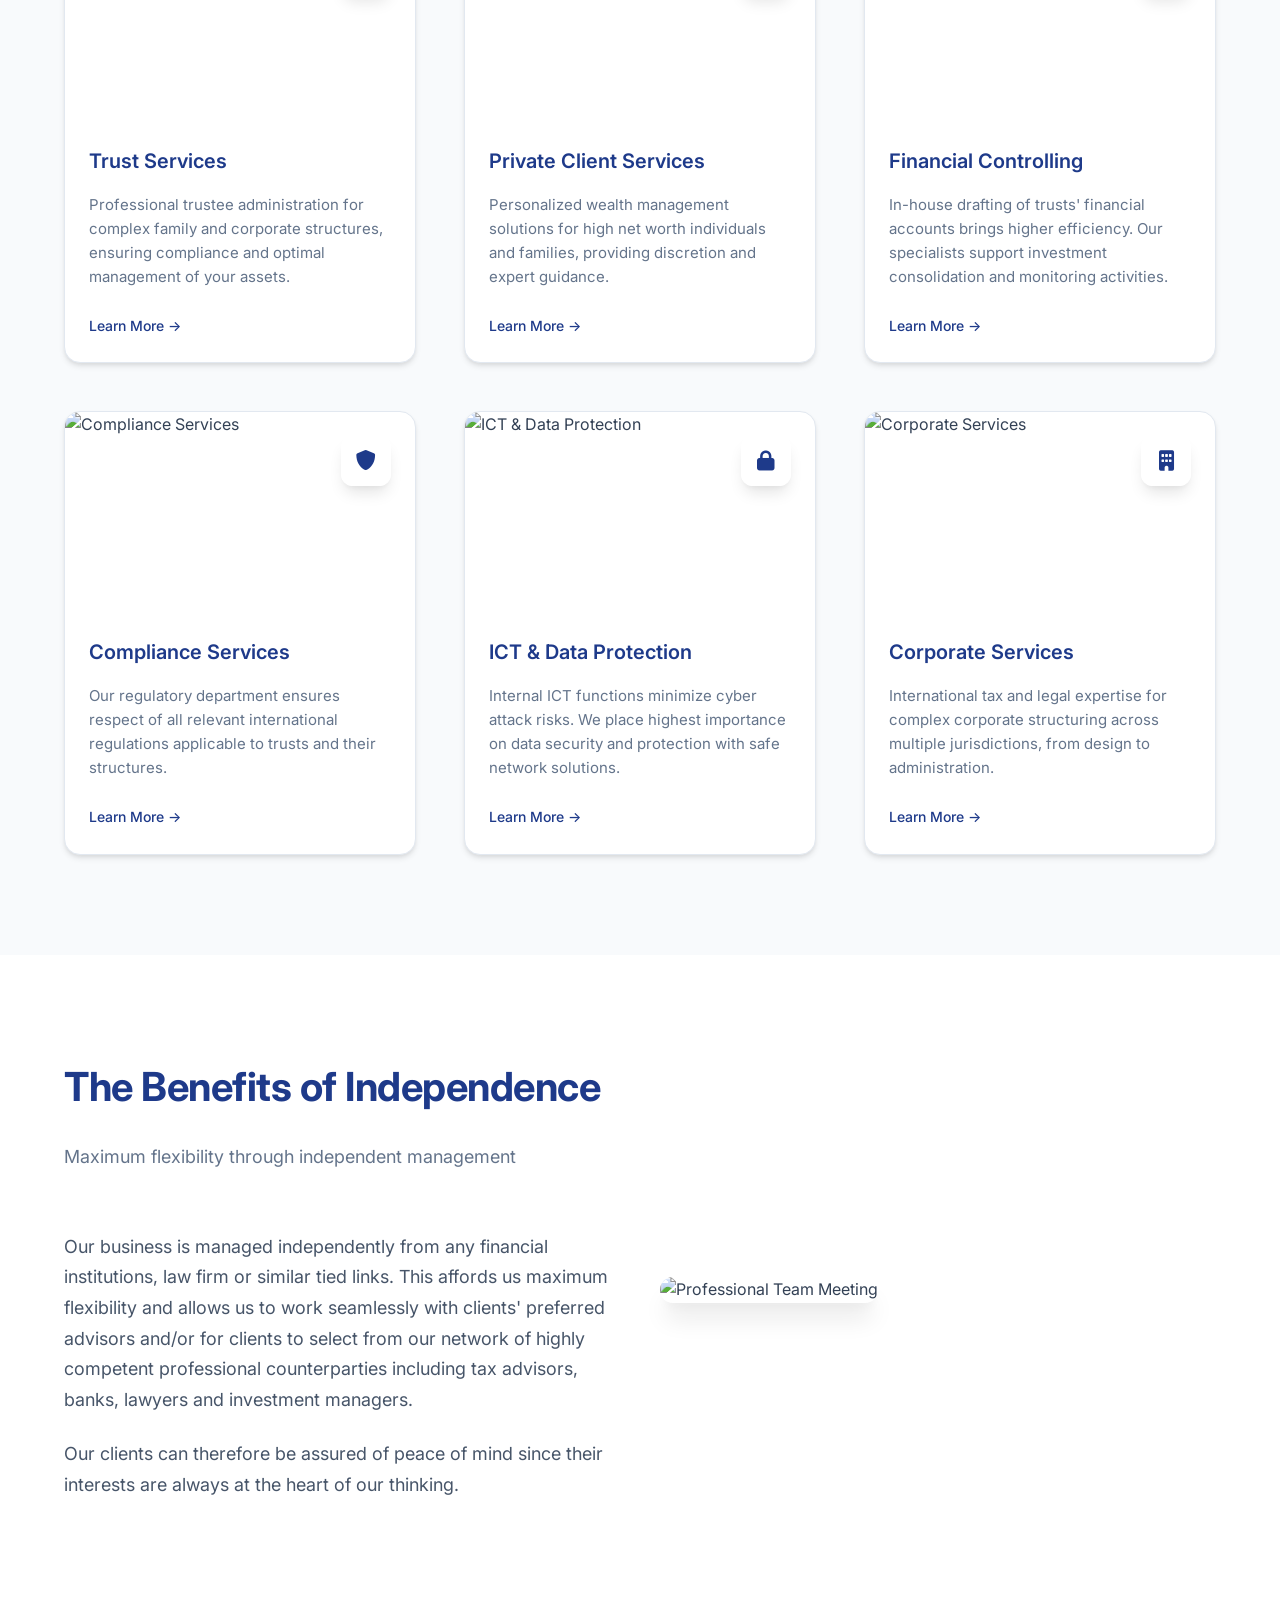
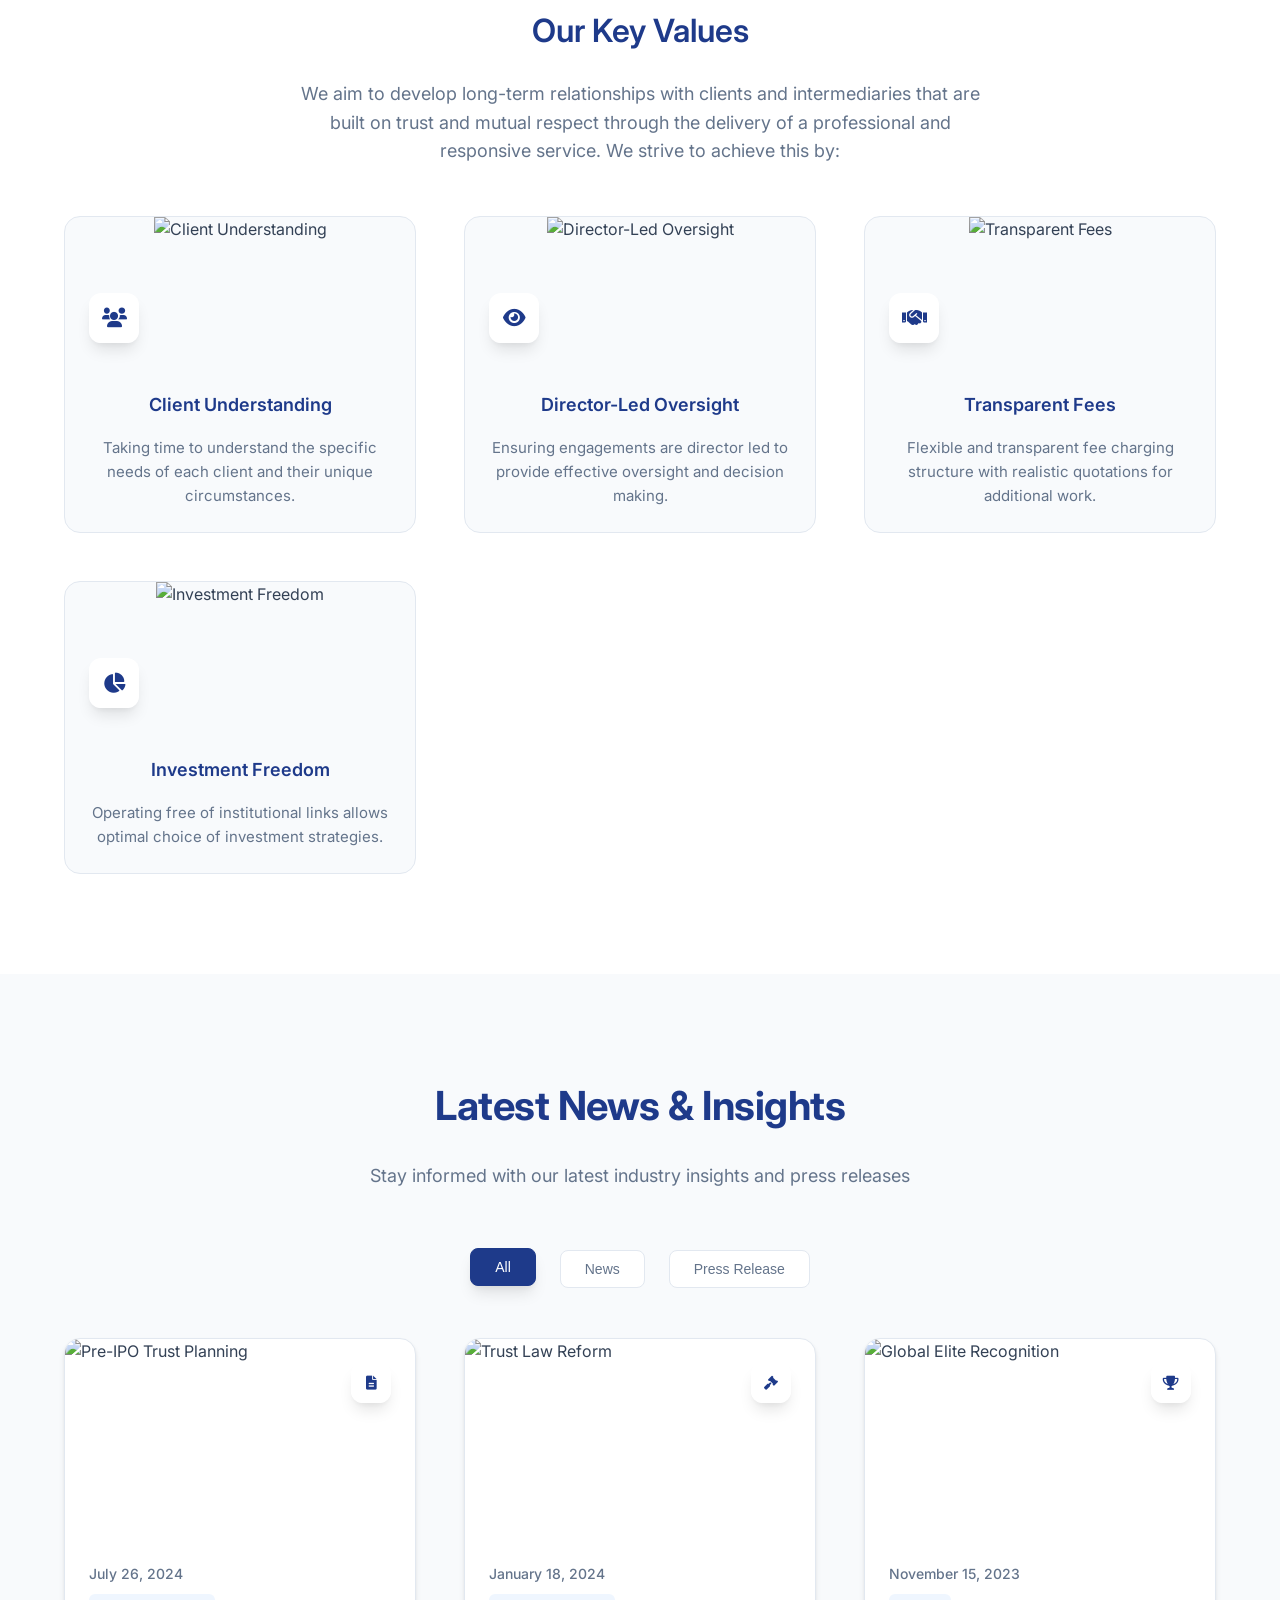
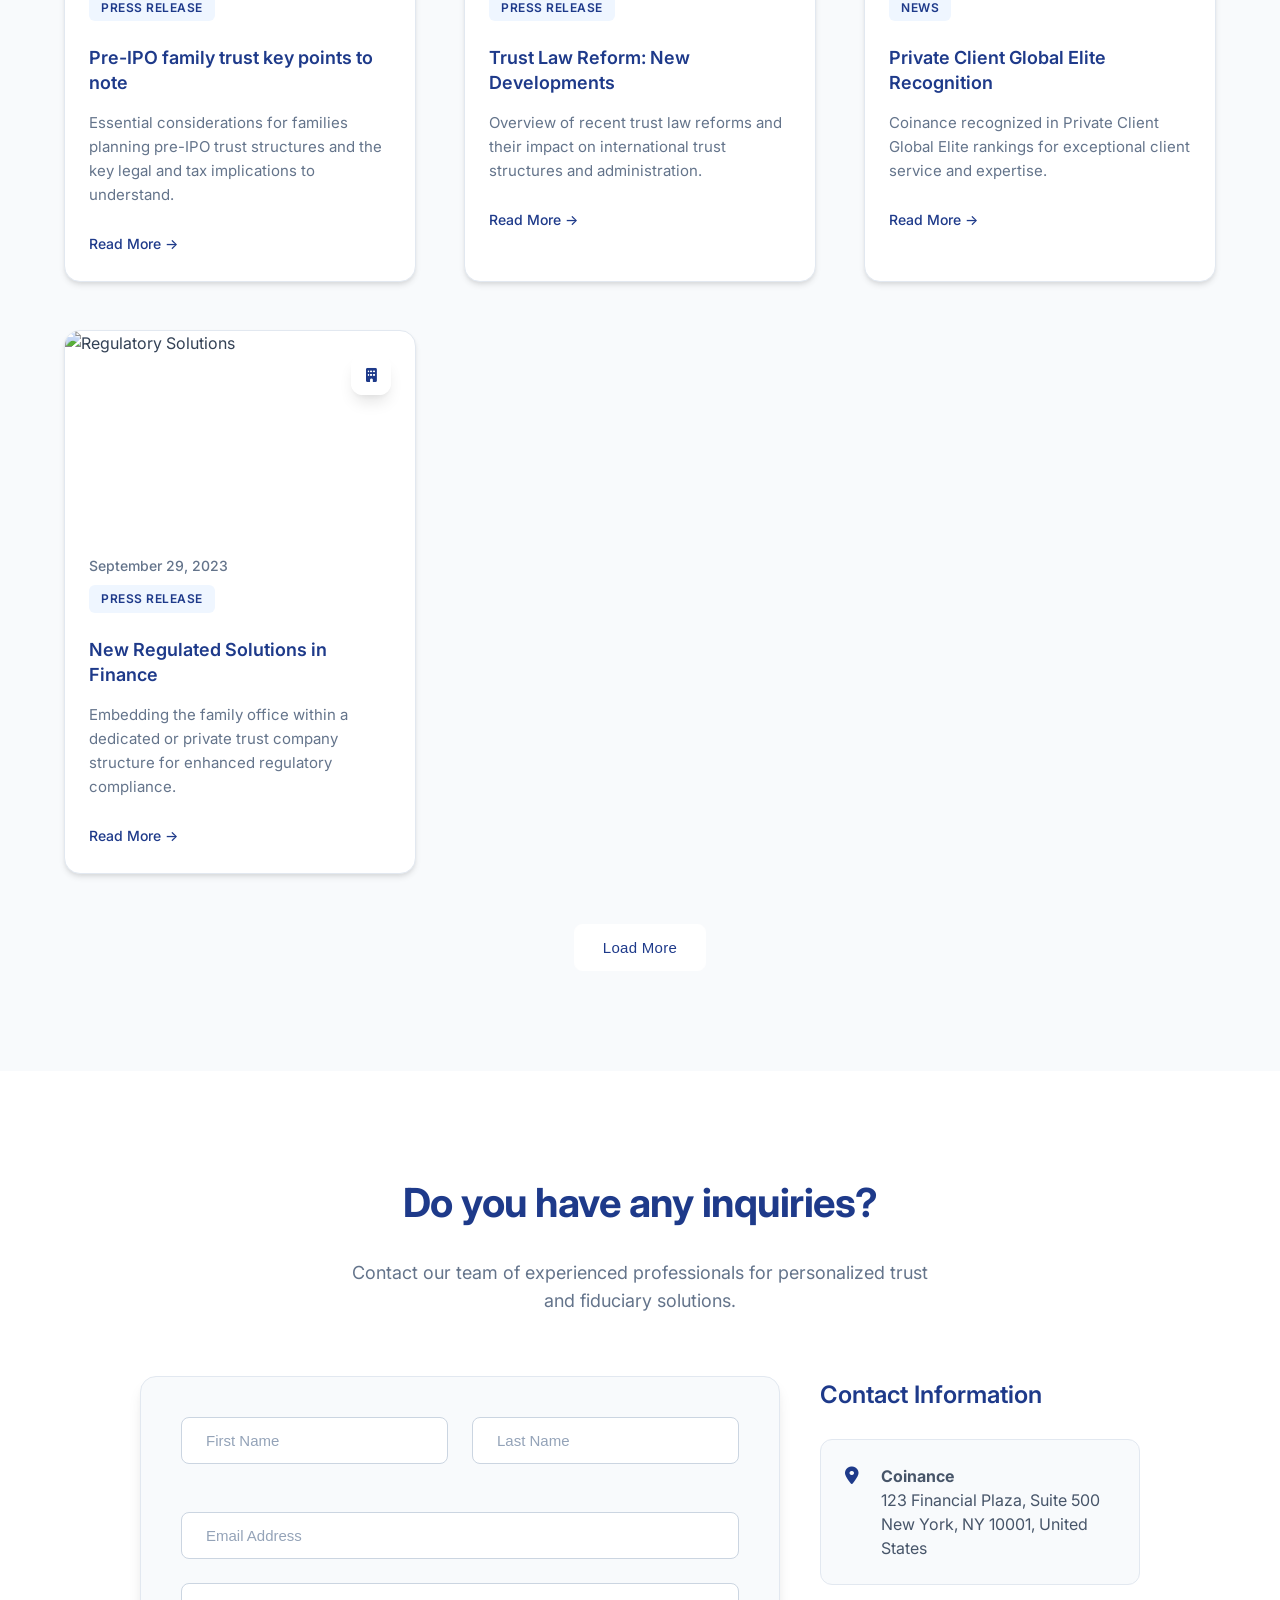
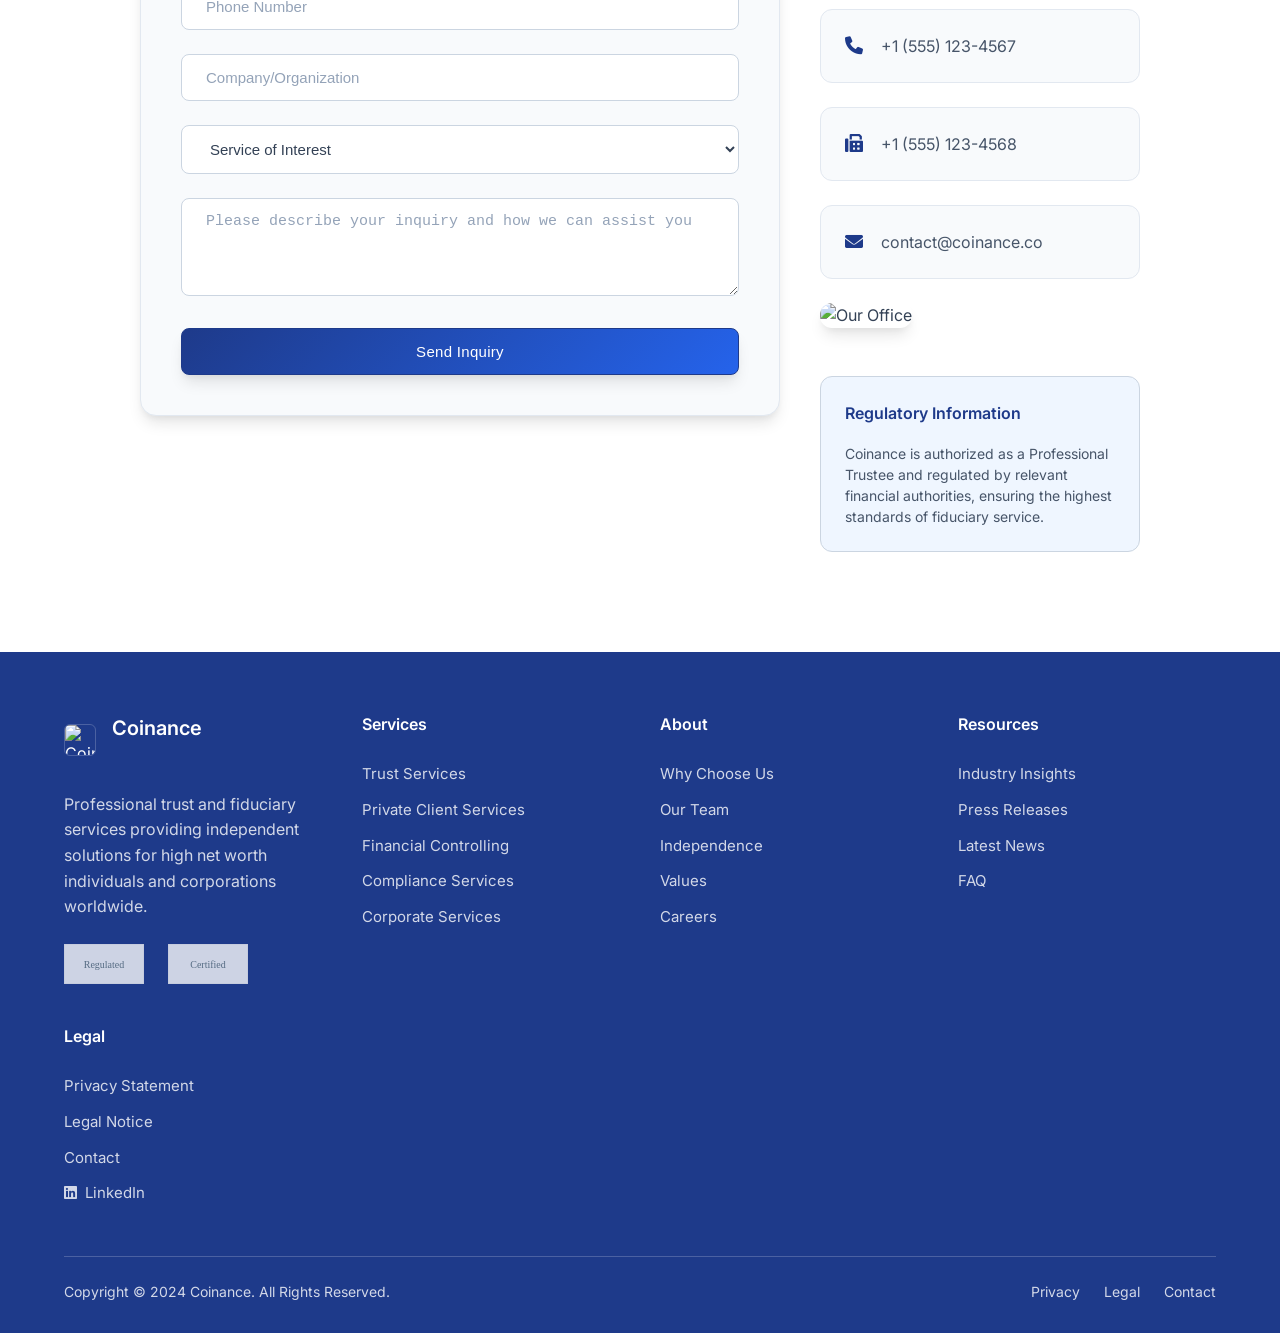
==== commit f1541581: "fix" ====
--- a/index.html
+++ b/index.html
@@ -1,13 +1,13 @@
 <!DOCTYPE html>
-<html lang="en">
+<html lang="en" data-lang="en">
 <head>
     <meta charset="UTF-8">
     <meta name="viewport" content="width=device-width, initial-scale=1.0">
-    <title>Professional Cryptocurrency Recovery Services | Coinance.co - Recover Lost Crypto</title>
-    <meta name="description" content="Coinance.co specializes in cryptocurrency recovery services. Expert blockchain analysts help recover lost Bitcoin, Ethereum, and other digital assets with 95% success rate.">
-    <meta name="keywords" content="cryptocurrency recovery, Bitcoin recovery, Ethereum recovery, lost crypto wallet, blockchain recovery, crypto asset recovery, digital currency recovery, coinance">
-    <meta property="og:title" content="Professional Cryptocurrency Recovery Services | Coinance.co">
-    <meta property="og:description" content="Expert blockchain recovery specialists helping individuals and businesses recover lost cryptocurrency assets">
+    <title data-en="Coinance - Professional Trustee and Fiduciary Services" data-de="Coinance - Professionelle Treuhänder- und Treuhanddienstleistungen">Coinance - Professional Trustee and Fiduciary Services</title>
+    <meta name="description" data-en="Coinance provides professional trustee and fiduciary administration services to high net worth individuals and corporations. Our independence... your advantage." data-de="Coinance bietet professionelle Treuhänder- und Treuhandverwaltungsdienstleistungen für vermögende Privatpersonen und Unternehmen. Unsere Unabhängigkeit... Ihr Vorteil." content="Coinance provides professional trustee and fiduciary administration services to high net worth individuals and corporations. Our independence... your advantage.">
+    <meta name="keywords" content="trust services, fiduciary services, wealth management, private client services, trustee administration, financial controlling, compliance services, treuhänder, treuhanddienstleistungen, vermögensverwaltung">
+    <meta property="og:title" content="Coinance - Professional Trustee Services">
+    <meta property="og:description" content="Independent trust company providing comprehensive fiduciary services to high net worth individuals and corporations">
     <meta property="og:image" content="https://coinance.co/og-image.jpg">
     <meta property="og:url" content="https://coinance.co">
     <meta property="og:type" content="website">
@@ -19,63 +19,31 @@
       "@context": "https://schema.org",
       "@type": "Organization",
       "name": "Coinance",
-      "description": "Professional cryptocurrency recovery services specializing in recovering lost Bitcoin, Ethereum, and other digital assets",
+      "description": "Professional trustee and fiduciary administration services to high net worth individuals and corporations",
       "url": "https://coinance.co",
       "logo": "https://coinance.co/logo.png",
       "contactPoint": {
         "@type": "ContactPoint",
         "telephone": "+1-555-123-4567",
         "contactType": "customer service",
-        "availableLanguage": ["English", "Spanish", "French"],
+        "availableLanguage": ["English", "German"],
         "areaServed": "Global"
       },
       "address": {
         "@type": "PostalAddress",
-        "streetAddress": "123 Blockchain Plaza, Suite 500",
-        "addressLocality": "Digital City",
-        "addressRegion": "Crypto Valley",
-        "postalCode": "12345",
+        "streetAddress": "123 Financial Plaza, Suite 500",
+        "addressLocality": "New York",
+        "addressRegion": "NY",
+        "postalCode": "10001",
         "addressCountry": "US"
       },
-      "sameAs": [
-        "https://facebook.com/coinance",
-        "https://linkedin.com/company/coinance",
-        "https://twitter.com/coinance"
-      ],
-      "serviceType": "Cryptocurrency Recovery Services",
-      "hasOfferCatalog": {
-        "@type": "OfferCatalog",
-        "name": "Cryptocurrency Recovery Services",
-        "itemListElement": [
-          {
-            "@type": "Offer",
-            "itemOffered": {
-              "@type": "Service",
-              "name": "Bitcoin Wallet Recovery"
-            }
-          },
-          {
-            "@type": "Offer",
-            "itemOffered": {
-              "@type": "Service",
-              "name": "Ethereum Asset Recovery"
-            }
-          },
-          {
-            "@type": "Offer",
-            "itemOffered": {
-              "@type": "Service",
-              "name": "Hardware Wallet Recovery"
-            }
-          }
-        ]
-      }
+      "serviceType": "Trust and Fiduciary Services"
     }
     </script>
     
     <link rel="stylesheet" href="styles.css">
     <link href="https://cdnjs.cloudflare.com/ajax/libs/font-awesome/6.0.0/css/all.min.css" rel="stylesheet">
-    <link href="https://fonts.googleapis.com/css2?family=Inter:wght@300;400;500;600;700&display=swap" rel="stylesheet">
+    <link href="https://fonts.googleapis.com/css2?family=Inter:wght@300;400;500;600;700;800;900&display=swap" rel="stylesheet">
 </head>
 <body>
     <!-- Header Section -->
@@ -83,337 +51,449 @@
         <nav class="navbar">
             <div class="container">
                 <div class="nav-brand">
-                    <h3>Coinance</h3>
-                </div>
-                <div class="nav-menu">
-                    <a href="#services">Services</a>
-                    <a href="#benefits">Benefits</a>
-                    <a href="#testimonials">Testimonials</a>
-                    <a href="#contact" class="nav-cta">Contact Us</a>
-                    <a href="https://dashboard.coinance.co" class="nav-login" target="_blank">
-                        <i class="fas fa-sign-in-alt"></i> Login
-                    </a>
-                </div>
-                <button class="mobile-menu-toggle">
-                    <i class="fas fa-bars"></i>
+                    <div class="logo-container" style="margin-top: 40px;">
+                        <img src="https://images.unsplash.com/photo-1560472354-b33ff0c44a43?w=50&h=50&fit=crop&crop=center" alt="Coinance Logo" class="logo-img">
+                        <h3>Coinance</h3>
+                    </div>
+                </div>
+                
+                <div class="nav-menu" id="navMenu">
+                    <div class="nav-links">
+                        <a href="#about" class="nav-link" data-en="About Us" data-de="Über uns">About Us</a>
+                        <a href="#services" class="nav-link" data-en="Services" data-de="Dienstleistungen">Services</a>
+                        <a href="faq.html" class="nav-link" data-en="FAQs" data-de="FAQ">FAQs</a>
+                    </div>
+                    
+                    <div class="nav-actions">
+                        <a href="https://dashboard.coinance.co" class="nav-login" target="_blank" rel="noopener noreferrer">
+                            <i class="fas fa-sign-in-alt"></i>
+                            <span data-en="Login" data-de="Anmelden">Login</span>
+                        </a>
+                        
+                        <div class="language-selector" style="margin-top: 40px;">
+                            <button class="lang-btn active" data-lang="en" aria-label="Switch to English">EN</button>
+                            <button class="lang-btn" data-lang="de" aria-label="Switch to German">DE</button>
+                        </div>
+                    </div>
+                </div>
+                
+                <button class="mobile-menu-toggle" id="mobileMenuToggle" aria-label="Toggle mobile menu" aria-expanded="false">
+                    <span class="hamburger-line"></span>
+                    <span class="hamburger-line"></span>
+                    <span class="hamburger-line"></span>
                 </button>
             </div>
         </nav>
         
         <div class="hero-content">
             <div class="container">
-                <h1 class="hero-title">Professional Cryptocurrency Recovery Services</h1>
-                <p class="hero-subtitle">Recover Lost Bitcoin, Ethereum & Digital Assets with Our Expert Blockchain Recovery Team.</p>
-                <div class="hero-cta">
-                    <button class="btn btn-primary" onclick="scrollToSection('contact')">Start Recovery</button>
-                    <button class="btn btn-secondary" onclick="scrollToSection('contact')">Free Consultation</button>
+                <div class="hero-text-content">
+                    <h1 class="hero-title" data-en="Professional Trustee Services" data-de="Professionelle Treuhänderdienstleistungen">Professional Trustee Services</h1>
+                    <p class="hero-subtitle" data-en="Our independence... your advantage." data-de="Unsere Unabhängigkeit... Ihr Vorteil.">Our independence... your advantage.</p>
+                    <div class="hero-description">
+                        <p data-en="Coinance is an independent trust company providing comprehensive fiduciary administration services to high net worth individuals and corporations worldwide." data-de="Coinance ist eine unabhängige Treuhandgesellschaft, die umfassende treuhänderische Verwaltungsdienstleistungen für vermögende Privatpersonen und Unternehmen weltweit anbietet.">Coinance is an independent trust company providing comprehensive fiduciary administration services to high net worth individuals and corporations worldwide.</p>
+                    </div>
+                    <div class="hero-cta">
+                        <button class="btn btn-primary" onclick="scrollToSection('contact')" data-en="Contact Us" data-de="Kontaktieren Sie uns">Contact Us</button>
+                        <button class="btn btn-secondary" onclick="scrollToSection('services')" data-en="Our Services" data-de="Unsere Dienstleistungen">Our Services</button>
+                    </div>
+                </div>
+                <div class="hero-image">
+                    <div class="hero-image-container">
+                        <img src="https://images.unsplash.com/photo-1554224155-6726b3ff858f?w=600&h=400&fit=crop&crop=center" alt="Professional Business Meeting" class="hero-img">
+                        <div class="hero-image-overlay">
+                            <div class="floating-card">
+                                <i class="fas fa-shield-check"></i>
+                                <span data-en="Trusted by 500+ clients" data-de="Vertraut von 500+ Kunden">Trusted by 500+ clients</span>
+                            </div>
+                        </div>
+                    </div>
                 </div>
             </div>
         </div>
     </header>
 
-    <!-- Introduction Section -->
-    <section class="intro-section" id="intro">
+    <!-- Trust Services Section -->
+    <section class="trust-services-section" id="services">
         <div class="container">
-            <div class="intro-content">
-                <h2>Recover Your Lost Digital Assets</h2>
-                <p class="intro-text">At Coinance, we specialize in cryptocurrency recovery services to help individuals and businesses recover lost Bitcoin, Ethereum, and other digital assets. Our expert blockchain analysts use advanced forensic techniques to trace and recover your valuable cryptocurrencies with a 95% success rate.</p>
-                
-                <div class="benefits-grid">
-                    <div class="benefit-item">
-                        <i class="fas fa-shield-alt"></i>
-                        <h4>100% Confidential & Secure</h4>
-                    </div>
-                    <div class="benefit-item">
-                        <i class="fas fa-search"></i>
-                        <h4>Advanced Blockchain Forensics</h4>
-                    </div>
-                    <div class="benefit-item">
-                        <i class="fas fa-percentage"></i>
-                        <h4>95% Recovery Success Rate</h4>
-                    </div>
-                    <div class="benefit-item">
-                        <i class="fas fa-clock"></i>
-                        <h4>24/7 Expert Support</h4>
-                    </div>
-                    <div class="benefit-item">
-                        <i class="fas fa-coins"></i>
-                        <h4>No Recovery, No Fee</h4>
+            <div class="trust-intro">
+                <h2 data-en="Trustee Services" data-de="Treuhänderdienstleistungen">Trustee Services</h2>
+                <p class="trust-subtitle" data-en="Comprehensive fiduciary solutions tailored to your needs" data-de="Umfassende treuhänderische Lösungen, maßgeschneidert für Ihre Bedürfnisse">Comprehensive fiduciary solutions tailored to your needs</p>
+            </div>
+            
+            <div class="services-highlight">
+                <div class="service-banner">
+                    <div class="banner-content">
+                        <div class="banner-text">
+                            <h3 data-en="Download your free trust guide" data-de="Laden Sie Ihren kostenlosen Treuhand-Leitfaden herunter">Download your free trust guide</h3>
+                            <p data-en="Learn about the benefits of professional trust administration and how we can help protect your wealth" data-de="Erfahren Sie mehr über die Vorteile professioneller Treuhandverwaltung und wie wir Ihr Vermögen schützen können">Learn about the benefits of professional trust administration and how we can help protect your wealth</p>
+                            <button class="btn btn-outline" data-en="Download Guide" data-de="Leitfaden herunterladen">Download Guide</button>
+                        </div>
+                        <div class="banner-image">
+                            <img src="https://images.unsplash.com/photo-1507003211169-0a1dd7228f2d?w=300&h=200&fit=crop&crop=center" alt="Trust Guide" class="guide-img">
+                            <div class="banner-stats">
+                                <div class="stat-item">
+                                    <span class="stat-number">95%</span>
+                                    <span class="stat-label" data-en="Success Rate" data-de="Erfolgsquote">Success Rate</span>
+                                </div>
+                            </div>
+                        </div>
+                    </div>
+                </div>
+            </div>
+            
+            <div class="services-grid">
+                <div class="service-card">
+                    <div class="service-header">
+                        <div class="service-icon">
+                            <i class="fas fa-balance-scale"></i>
+                        </div>
+                        <img src="https://images.unsplash.com/photo-1450101499163-c8848c66ca85?w=300&h=200&fit=crop&crop=center" alt="Trust Services" class="service-img">
+                    </div>
+                    <div class="service-content">
+                        <h3 data-en="Trust Services" data-de="Treuhanddienstleistungen">Trust Services</h3>
+                        <p data-en="Professional trustee administration for complex family and corporate structures, ensuring compliance and optimal management of your assets." data-de="Professionelle Treuhänderverwaltung für komplexe Familien- und Unternehmensstrukturen, die Compliance und optimale Verwaltung Ihrer Vermögenswerte gewährleistet.">Professional trustee administration for complex family and corporate structures, ensuring compliance and optimal management of your assets.</p>
+                        <a href="#" class="service-link" data-en="Learn More" data-de="Mehr erfahren">Learn More</a>
+                    </div>
+                </div>
+                
+                <div class="service-card">
+                    <div class="service-header">
+                        <div class="service-icon">
+                            <i class="fas fa-user-tie"></i>
+                        </div>
+                        <img src="https://images.unsplash.com/photo-1559526324-4b87b5e36e44?w=300&h=200&fit=crop&crop=center" alt="Private Client Services" class="service-img">
+                    </div>
+                    <div class="service-content">
+                        <h3 data-en="Private Client Services" data-de="Private Kundenbetreuung">Private Client Services</h3>
+                        <p data-en="Personalized wealth management solutions for high net worth individuals and families, providing discretion and expert guidance." data-de="Personalisierte Vermögensverwaltungslösungen für vermögende Privatpersonen und Familien mit Diskretion und fachkundiger Beratung.">Personalized wealth management solutions for high net worth individuals and families, providing discretion and expert guidance.</p>
+                        <a href="#" class="service-link" data-en="Learn More" data-de="Mehr erfahren">Learn More</a>
+                    </div>
+                </div>
+                
+                <div class="service-card">
+                    <div class="service-header">
+                        <div class="service-icon">
+                            <i class="fas fa-chart-line"></i>
+                        </div>
+                        <img src="https://images.unsplash.com/photo-1460925895917-afdab827c52f?w=300&h=200&fit=crop&crop=center" alt="Financial Controlling" class="service-img">
+                    </div>
+                    <div class="service-content">
+                        <h3 data-en="Financial Controlling" data-de="Finanzkontrolle">Financial Controlling</h3>
+                        <p data-en="In-house drafting of trusts' financial accounts brings higher efficiency. Our specialists support investment consolidation and monitoring activities." data-de="Die interne Erstellung der Finanzkonten von Trusts bringt höhere Effizienz. Unsere Spezialisten unterstützen Investitionskonsolidierung und Überwachungsaktivitäten.">In-house drafting of trusts' financial accounts brings higher efficiency. Our specialists support investment consolidation and monitoring activities.</p>
+                        <a href="#" class="service-link" data-en="Learn More" data-de="Mehr erfahren">Learn More</a>
+                    </div>
+                </div>
+                
+                <div class="service-card">
+                    <div class="service-header">
+                        <div class="service-icon">
+                            <i class="fas fa-shield-alt"></i>
+                        </div>
+                        <img src="https://images.unsplash.com/photo-1507679799987-c73779587ccf?w=300&h=200&fit=crop&crop=center" alt="Compliance Services" class="service-img">
+                    </div>
+                    <div class="service-content">
+                        <h3 data-en="Compliance Services" data-de="Compliance-Dienstleistungen">Compliance Services</h3>
+                        <p data-en="Our regulatory department ensures respect of all relevant international regulations applicable to trusts and their structures." data-de="Unsere Rechtsabteilung gewährleistet die Einhaltung aller relevanten internationalen Vorschriften für Trusts und ihre Strukturen.">Our regulatory department ensures respect of all relevant international regulations applicable to trusts and their structures.</p>
+                        <a href="#" class="service-link" data-en="Learn More" data-de="Mehr erfahren">Learn More</a>
+                    </div>
+                </div>
+                
+                <div class="service-card">
+                    <div class="service-header">
+                        <div class="service-icon">
+                            <i class="fas fa-lock"></i>
+                        </div>
+                        <img src="https://images.unsplash.com/photo-1563013544-824ae1b704d3?w=300&h=200&fit=crop&crop=center" alt="ICT & Data Protection" class="service-img">
+                    </div>
+                    <div class="service-content">
+                        <h3 data-en="ICT & Data Protection" data-de="IT & Datenschutz">ICT & Data Protection</h3>
+                        <p data-en="Internal ICT functions minimize cyber attack risks. We place highest importance on data security and protection with safe network solutions." data-de="Interne IT-Funktionen minimieren Cyberangriffs-Risiken. Wir legen höchsten Wert auf Datensicherheit und -schutz mit sicheren Netzwerklösungen.">Internal ICT functions minimize cyber attack risks. We place highest importance on data security and protection with safe network solutions.</p>
+                        <a href="#" class="service-link" data-en="Learn More" data-de="Mehr erfahren">Learn More</a>
+                    </div>
+                </div>
+                
+                <div class="service-card">
+                    <div class="service-header">
+                        <div class="service-icon">
+                            <i class="fas fa-building"></i>
+                        </div>
+                        <img src="https://images.unsplash.com/photo-1486406146926-c627a92ad1ab?w=300&h=200&fit=crop&crop=center" alt="Corporate Services" class="service-img">
+                    </div>
+                    <div class="service-content">
+                        <h3 data-en="Corporate Services" data-de="Unternehmensdienstleistungen">Corporate Services</h3>
+                        <p data-en="International tax and legal expertise for complex corporate structuring across multiple jurisdictions, from design to administration." data-de="Internationale Steuer- und Rechtsexpertise für komplexe Unternehmensstrukturen in mehreren Jurisdiktionen, von der Planung bis zur Verwaltung.">International tax and legal expertise for complex corporate structuring across multiple jurisdictions, from design to administration.</p>
+                        <a href="#" class="service-link" data-en="Learn More" data-de="Mehr erfahren">Learn More</a>
                     </div>
                 </div>
             </div>
         </div>
     </section>
 
-    <!-- Services Section -->
-    <section class="services-section" id="services">
+    <!-- About Section -->
+    <section class="about-section" id="about">
         <div class="container">
-            <h2 class="section-title">Our Cryptocurrency Recovery Services</h2>
-            <p class="section-subtitle">Comprehensive recovery solutions for all types of lost digital assets</p>
-            
-            <div class="services-grid">
-                <div class="service-card">
-                    <div class="service-icon">
-                        <i class="fab fa-bitcoin"></i>
-                    </div>
-                    <h3>Bitcoin Recovery</h3>
-                    <p>Recover lost Bitcoin from forgotten wallets, corrupted drives, or lost private keys.</p>
-                </div>
-                
-                <div class="service-card">
-                    <div class="service-icon">
-                        <i class="fab fa-ethereum"></i>
-                    </div>
-                    <h3>Ethereum Recovery</h3>
-                    <p>Specialized recovery of Ethereum and ERC-20 tokens from inaccessible wallets.</p>
-                </div>
-                
-                <div class="service-card">
-                    <div class="service-icon">
-                        <i class="fas fa-hdd"></i>
-                    </div>
-                    <h3>Hardware Wallet Recovery</h3>
-                    <p>Professional recovery from damaged Ledger, Trezor, and other hardware wallets.</p>
-                </div>
-                
-                <div class="service-card">
-                    <div class="service-icon">
-                        <i class="fas fa-key"></i>
-                    </div>
-                    <h3>Private Key Recovery</h3>
-                    <p>Advanced techniques to recover lost or corrupted private keys and seed phrases.</p>
-                </div>
-                
-                <div class="service-card">
-                    <div class="service-icon">
-                        <i class="fas fa-exchange-alt"></i>
-                    </div>
-                    <h3>Exchange Recovery</h3>
-                    <p>Assistance with recovering assets from defunct or compromised exchanges.</p>
-                </div>
-                
-                <div class="service-card">
-                    <div class="service-icon">
-                        <i class="fas fa-shield-virus"></i>
-                    </div>
-                    <h3>Scam Recovery</h3>
-                    <p>Specialized services to trace and recover cryptocurrency lost to scams and fraud.</p>
+            <div class="about-grid">
+                <div class="about-text-content">
+                    <h2 class="section-title" data-en="The Benefits of Independence" data-de="Die Vorteile der Unabhängigkeit">The Benefits of Independence</h2>
+                    <p class="section-subtitle" data-en="Maximum flexibility through independent management" data-de="Maximale Flexibilität durch unabhängige Verwaltung">Maximum flexibility through independent management</p>
+                    
+                    <div class="about-content">
+                        <div class="about-text">
+                            <p data-en="Our business is managed independently from any financial institutions, law firm or similar tied links. This affords us maximum flexibility and allows us to work seamlessly with clients' preferred advisors and/or for clients to select from our network of highly competent professional counterparties including tax advisors, banks, lawyers and investment managers." data-de="Unser Geschäft wird unabhängig von Finanzinstituten, Anwaltskanzleien oder ähnlichen Verbindungen geführt. Dies verschafft uns maximale Flexibilität und ermöglicht es uns, nahtlos mit den bevorzugten Beratern unserer Kunden zu arbeiten und/oder Kunden aus unserem Netzwerk hochkompetenter professioneller Geschäftspartner auszuwählen, einschließlich Steuerberater, Banken, Anwälte und Investmentmanager.">Our business is managed independently from any financial institutions, law firm or similar tied links. This affords us maximum flexibility and allows us to work seamlessly with clients' preferred advisors and/or for clients to select from our network of highly competent professional counterparties including tax advisors, banks, lawyers and investment managers.</p>
+                            
+                            <p data-en="Our clients can therefore be assured of peace of mind since their interests are always at the heart of our thinking." data-de="Unsere Kunden können daher beruhigt sein, da ihre Interessen immer im Mittelpunkt unseres Denkens stehen.">Our clients can therefore be assured of peace of mind since their interests are always at the heart of our thinking.</p>
+                        </div>
+                    </div>
+                </div>
+                <div class="about-image">
+                    <div class="about-image-container">
+                        <img src="https://images.unsplash.com/photo-1521737604893-d14cc237f11d?w=500&h=400&fit=crop&crop=center" alt="Professional Team Meeting" class="about-img">
+                        <div class="about-overlay">
+                            <div class="about-badge">
+                                <i class="fas fa-award"></i>
+                                <span data-en="25+ Years Experience" data-de="25+ Jahre Erfahrung">25+ Years Experience</span>
+                            </div>
+                        </div>
+                    </div>
+                </div>
+            </div>
+            
+            <div class="values-section">
+                <h3 data-en="Our Key Values" data-de="Unsere Kernwerte">Our Key Values</h3>
+                <p data-en="We aim to develop long-term relationships with clients and intermediaries that are built on trust and mutual respect through the delivery of a professional and responsive service. We strive to achieve this by:" data-de="Wir streben danach, langfristige Beziehungen zu Kunden und Vermittlern aufzubauen, die auf Vertrauen und gegenseitigem Respekt durch die Bereitstellung eines professionellen und reaktionsschnellen Service basieren. Wir bemühen uns, dies zu erreichen durch:">We aim to develop long-term relationships with clients and intermediaries that are built on trust and mutual respect through the delivery of a professional and responsive service. We strive to achieve this by:</p>
+                
+                <div class="values-grid">
+                    <div class="value-item">
+                        <div class="value-header">
+                            <div class="value-icon">
+                                <i class="fas fa-users"></i>
+                            </div>
+                            <img src="https://images.unsplash.com/photo-1573496359142-b8d87734a5a2?w=250&h=150&fit=crop&crop=center" alt="Client Understanding" class="value-img">
+                        </div>
+                        <div class="value-content">
+                            <h4 data-en="Client Understanding" data-de="Kundenverständnis">Client Understanding</h4>
+                            <p data-en="Taking time to understand the specific needs of each client and their unique circumstances." data-de="Sich Zeit nehmen, um die spezifischen Bedürfnisse jedes Kunden und ihre einzigartigen Umstände zu verstehen.">Taking time to understand the specific needs of each client and their unique circumstances.</p>
+                        </div>
+                    </div>
+                    
+                    <div class="value-item">
+                        <div class="value-header">
+                            <div class="value-icon">
+                                <i class="fas fa-eye"></i>
+                            </div>
+                            <img src="https://images.unsplash.com/photo-1556155092-490a1ba16284?w=250&h=150&fit=crop&crop=center" alt="Director-Led Oversight" class="value-img">
+                        </div>
+                        <div class="value-content">
+                            <h4 data-en="Director-Led Oversight" data-de="Direktorengeführte Aufsicht">Director-Led Oversight</h4>
+                            <p data-en="Ensuring engagements are director led to provide effective oversight and decision making." data-de="Sicherstellen, dass Engagements von Direktoren geleitet werden, um effektive Aufsicht und Entscheidungsfindung zu gewährleisten.">Ensuring engagements are director led to provide effective oversight and decision making.</p>
+                        </div>
+                    </div>
+                    
+                    <div class="value-item">
+                        <div class="value-header">
+                            <div class="value-icon">
+                                <i class="fas fa-handshake"></i>
+                            </div>
+                            <img src="https://images.unsplash.com/photo-1560250097-0b93528c311a?w=250&h=150&fit=crop&crop=center" alt="Transparent Fees" class="value-img">
+                        </div>
+                        <div class="value-content">
+                            <h4 data-en="Transparent Fees" data-de="Transparente Gebühren">Transparent Fees</h4>
+                            <p data-en="Flexible and transparent fee charging structure with realistic quotations for additional work." data-de="Flexible und transparente Gebührenstruktur mit realistischen Kostenvoranschlägen für zusätzliche Arbeiten.">Flexible and transparent fee charging structure with realistic quotations for additional work.</p>
+                        </div>
+                    </div>
+                    
+                    <div class="value-item">
+                        <div class="value-header">
+                            <div class="value-icon">
+                                <i class="fas fa-chart-pie"></i>
+                            </div>
+                            <img src="https://images.unsplash.com/photo-1551288049-bebda4e38f71?w=250&h=150&fit=crop&crop=center" alt="Investment Freedom" class="value-img">
+                        </div>
+                        <div class="value-content">
+                            <h4 data-en="Investment Freedom" data-de="Investitionsfreiheit">Investment Freedom</h4>
+                            <p data-en="Operating free of institutional links allows optimal choice of investment strategies." data-de="Der Betrieb frei von institutionellen Verbindungen ermöglicht eine optimale Auswahl von Investitionsstrategien.">Operating free of institutional links allows optimal choice of investment strategies.</p>
+                        </div>
+                    </div>
                 </div>
             </div>
         </div>
     </section>
 
-    <!-- Key Features & Benefits Section -->
-    <section class="features-section" id="benefits">
+    <!-- News & Insights Section -->
+    <section class="news-section" id="expertise">
         <div class="container">
-            <h2 class="section-title">Why Choose Coinance?</h2>
-            <p class="section-subtitle">Discover what makes our crypto recovery service unique and how we can help you</p>
-            
-            <div class="features-grid">
-                <div class="feature-item">
-                    <div class="feature-content">
-                        <h3>High Success Rate</h3>
-                        <p>Industry-leading recovery success rate with advanced blockchain forensic techniques and expert analysis.</p>
-                        <div class="feature-stat">
-                            <span class="stat-number">95%</span>
-                            <span class="stat-label">Recovery Success</span>
-                        </div>
-                    </div>
-                    <div class="feature-icon">
-                        <i class="fas fa-percentage"></i>
-                    </div>
-                </div>
-                
-                <div class="feature-item">
-                    <div class="feature-content">
-                        <h3>Fast Recovery</h3>
-                        <p>Expedited recovery process with most cases resolved within 7-14 days using cutting-edge technology.</p>
-                        <div class="feature-stat">
-                            <span class="stat-number">7-14</span>
-                            <span class="stat-label">Days Average</span>
-                        </div>
-                    </div>
-                    <div class="feature-icon">
-                        <i class="fas fa-clock"></i>
-                    </div>
-                </div>
-                
-                <div class="feature-item">
-                    <div class="feature-content">
-                        <h3>100% Confidential</h3>
-                        <p>Bank-level security and complete confidentiality throughout the entire recovery process.</p>
-                        <div class="feature-stat">
-                            <span class="stat-number">100%</span>
-                            <span class="stat-label">Confidential</span>
-                        </div>
-                    </div>
-                    <div class="feature-icon">
-                        <i class="fas fa-shield-alt"></i>
-                    </div>
-                </div>
-                
-                <div class="feature-item">
-                    <div class="feature-content">
-                        <h3>No Recovery, No Fee</h3>
-                        <p>Risk-free service model - you only pay when we successfully recover your cryptocurrency assets.</p>
-                        <div class="feature-stat">
-                            <span class="stat-number">0%</span>
-                            <span class="stat-label">Upfront Cost</span>
-                        </div>
-                    </div>
-                    <div class="feature-icon">
-                        <i class="fas fa-handshake"></i>
-                    </div>
-                </div>
-                
-                <div class="feature-item">
-                    <div class="feature-content">
-                        <h3>Expert Analysis</h3>
-                        <p>Professional blockchain analysts with years of experience in cryptocurrency forensics and recovery.</p>
-                        <div class="feature-stat">
-                            <span class="stat-number">50+</span>
-                            <span class="stat-label">Coins Supported</span>
-                        </div>
-                    </div>
-                    <div class="feature-icon">
-                        <i class="fas fa-user-graduate"></i>
-                    </div>
-                </div>
+            <h2 class="section-title" data-en="Latest News & Insights" data-de="Neueste Nachrichten & Erkenntnisse">Latest News & Insights</h2>
+            <p class="section-subtitle" data-en="Stay informed with our latest industry insights and press releases" data-de="Bleiben Sie informiert mit unseren neuesten Branchenerkenntnissen und Pressemitteilungen">Stay informed with our latest industry insights and press releases</p>
+            
+            <div class="news-filter">
+                <button class="filter-btn active" data-filter="all" data-en="All" data-de="Alle">All</button>
+                <button class="filter-btn" data-filter="news" data-en="News" data-de="Nachrichten">News</button>
+                <button class="filter-btn" data-filter="press" data-en="Press Release" data-de="Pressemitteilung">Press Release</button>
+            </div>
+            
+            <div class="news-grid">
+                <article class="news-card" data-category="press">
+                    <div class="news-image">
+                        <img src="https://images.unsplash.com/photo-1590283603385-17ffb3a7f29f?w=350&h=200&fit=crop&crop=center" alt="Pre-IPO Trust Planning" class="news-img">
+                        <div class="news-badge">
+                            <i class="fas fa-file-alt"></i>
+                        </div>
+                    </div>
+                    <div class="news-content">
+                        <div class="news-date">July 26, 2024</div>
+                        <div class="news-category" data-en="PRESS RELEASE" data-de="PRESSEMITTEILUNG">PRESS RELEASE</div>
+                        <h3 data-en="Pre-IPO family trust key points to note" data-de="Wichtige Punkte für Pre-IPO Familientrusts">Pre-IPO family trust key points to note</h3>
+                        <p data-en="Essential considerations for families planning pre-IPO trust structures and the key legal and tax implications to understand." data-de="Wesentliche Überlegungen für Familien, die Pre-IPO-Treuhandstrukturen planen, und die wichtigsten rechtlichen und steuerlichen Auswirkungen, die zu verstehen sind.">Essential considerations for families planning pre-IPO trust structures and the key legal and tax implications to understand.</p>
+                        <a href="#" class="news-link" data-en="Read More" data-de="Mehr lesen">Read More</a>
+                    </div>
+                </article>
+                
+                <article class="news-card" data-category="press">
+                    <div class="news-image">
+                        <img src="https://images.unsplash.com/photo-1589829545856-d10d557cf95f?w=350&h=200&fit=crop&crop=center" alt="Trust Law Reform" class="news-img">
+                        <div class="news-badge">
+                            <i class="fas fa-gavel"></i>
+                        </div>
+                    </div>
+                    <div class="news-content">
+                        <div class="news-date">January 18, 2024</div>
+                        <div class="news-category" data-en="PRESS RELEASE" data-de="PRESSEMITTEILUNG">PRESS RELEASE</div>
+                        <h3 data-en="Trust Law Reform: New Developments" data-de="Treuhandrechtsreform: Neue Entwicklungen">Trust Law Reform: New Developments</h3>
+                        <p data-en="Overview of recent trust law reforms and their impact on international trust structures and administration." data-de="Überblick über jüngste Treuhandrechtsreformen und ihre Auswirkungen auf internationale Treuhandstrukturen und -verwaltung.">Overview of recent trust law reforms and their impact on international trust structures and administration.</p>
+                        <a href="#" class="news-link" data-en="Read More" data-de="Mehr lesen">Read More</a>
+                    </div>
+                </article>
+                
+                <article class="news-card" data-category="news">
+                    <div class="news-image">
+                        <img src="https://images.unsplash.com/photo-1553729459-efe14ef6055d?w=350&h=200&fit=crop&crop=center" alt="Global Elite Recognition" class="news-img">
+                        <div class="news-badge">
+                            <i class="fas fa-trophy"></i>
+                        </div>
+                    </div>
+                    <div class="news-content">
+                        <div class="news-date">November 15, 2023</div>
+                        <div class="news-category" data-en="News" data-de="Nachrichten">News</div>
+                        <h3 data-en="Private Client Global Elite Recognition" data-de="Private Client Global Elite Anerkennung">Private Client Global Elite Recognition</h3>
+                        <p data-en="Coinance recognized in Private Client Global Elite rankings for exceptional client service and expertise." data-de="Coinance wurde in den Private Client Global Elite Rankings für außergewöhnlichen Kundenservice und Expertise anerkannt.">Coinance recognized in Private Client Global Elite rankings for exceptional client service and expertise.</p>
+                        <a href="#" class="news-link" data-en="Read More" data-de="Mehr lesen">Read More</a>
+                    </div>
+                </article>
+                
+                <article class="news-card" data-category="press">
+                    <div class="news-image">
+                        <img src="https://images.unsplash.com/photo-1454165804606-c3d57bc86b40?w=350&h=200&fit=crop&crop=center" alt="Regulatory Solutions" class="news-img">
+                        <div class="news-badge">
+                            <i class="fas fa-building"></i>
+                        </div>
+                    </div>
+                    <div class="news-content">
+                        <div class="news-date">September 29, 2023</div>
+                        <div class="news-category" data-en="PRESS RELEASE" data-de="PRESSEMITTEILUNG">PRESS RELEASE</div>
+                        <h3 data-en="New Regulated Solutions in Finance" data-de="Neue regulierte Lösungen im Finanzwesen">New Regulated Solutions in Finance</h3>
+                        <p data-en="Embedding the family office within a dedicated or private trust company structure for enhanced regulatory compliance." data-de="Einbettung des Family Office in eine dedizierte oder private Treuhandgesellschaftsstruktur für verbesserte regulatorische Compliance.">Embedding the family office within a dedicated or private trust company structure for enhanced regulatory compliance.</p>
+                        <a href="#" class="news-link" data-en="Read More" data-de="Mehr lesen">Read More</a>
+                    </div>
+                </article>
+            </div>
+            
+            <div class="news-cta">
+                <button class="btn btn-outline" data-en="Load More" data-de="Mehr laden">Load More</button>
             </div>
         </div>
     </section>
 
-    <!-- Testimonials Section -->
-    <section class="testimonials-section" id="testimonials">
+    <!-- Contact Section -->
+    <section class="contact-section" id="contact">
         <div class="container">
-            <h2 class="section-title">What Our Clients Say</h2>
-            <p class="section-subtitle">See how we've helped businesses like yours succeed</p>
-            
-            <div class="testimonials-grid">
-                <div class="testimonial-card">
-                    <div class="testimonial-content">
-                        <div class="stars">
-                            <i class="fas fa-star"></i>
-                            <i class="fas fa-star"></i>
-                            <i class="fas fa-star"></i>
-                            <i class="fas fa-star"></i>
-                            <i class="fas fa-star"></i>
-                        </div>
-                        <p>"I thought my Bitcoin was gone forever after losing my wallet password. Coinance recovered $150,000 worth of Bitcoin in just 10 days. Their professionalism and expertise are unmatched!"</p>
-                        <div class="testimonial-author">
-                            <div class="author-info">
-                                <h4>Sarah Johnson</h4>
-                                <p>Cryptocurrency Investor</p>
-                            </div>
-                        </div>
-                    </div>
-                </div>
-                
-                <div class="testimonial-card">
-                    <div class="testimonial-content">
-                        <div class="stars">
-                            <i class="fas fa-star"></i>
-                            <i class="fas fa-star"></i>
-                            <i class="fas fa-star"></i>
-                            <i class="fas fa-star"></i>
-                            <i class="fas fa-star"></i>
-                        </div>
-                        <p>"After falling victim to a crypto scam, I lost over $80,000 in Ethereum. Coinance traced the transactions and recovered 90% of my funds. I'm forever grateful for their expertise."</p>
-                        <div class="testimonial-author">
-                            <div class="author-info">
-                                <h4>Miguel Rodriguez</h4>
-                                <p>Business Owner</p>
-                            </div>
-                        </div>
-                    </div>
-                </div>
-                
-                <div class="testimonial-card">
-                    <div class="testimonial-content">
-                        <div class="stars">
-                            <i class="fas fa-star"></i>
-                            <i class="fas fa-star"></i>
-                            <i class="fas fa-star"></i>
-                            <i class="fas fa-star"></i>
-                            <i class="fas fa-star"></i>
-                        </div>
-                        <p>"My hardware wallet was damaged in a flood and I thought my cryptocurrency portfolio was lost. Coinance recovered everything from the corrupted device. Absolutely incredible service!"</p>
-                        <div class="testimonial-author">
-                            <div class="author-info">
-                                <h4>Emily Chen</h4>
-                                <p>Crypto Portfolio Manager</p>
-                            </div>
-                        </div>
-                    </div>
-                </div>
-            </div>
-            
-            <div class="cta-secondary">
-                <button class="btn btn-primary" onclick="scrollToSection('contact')">Start Your Recovery Today</button>
-            </div>
-        </div>
-    </section>
-
-    <!-- Call to Action Section -->
-    <section class="cta-section" id="contact">
-        <div class="container">
-            <div class="cta-content">
-                <h2>Ready to Recover Your Lost Cryptocurrency?</h2>
-                <p>Get started with a free consultation and discover how our expert team can help you recover your digital assets.</p>
-                
+            <div class="contact-header">
+                <h2 data-en="Do you have any inquiries?" data-de="Haben Sie Fragen?">Do you have any inquiries?</h2>
+                <p data-en="Contact our team of experienced professionals for personalized trust and fiduciary solutions." data-de="Kontaktieren Sie unser Team erfahrener Fachkräfte für personalisierte Treuhand- und Treuhandlösungen.">Contact our team of experienced professionals for personalized trust and fiduciary solutions.</p>
+            </div>
+            
+            <div class="contact-content">
                 <div class="contact-form-container">
                     <form class="contact-form" id="contactForm" method="POST" data-netlify="true" data-netlify-honeypot="bot-field" action="/thank-you.html">
                         <input type="hidden" name="bot-field" />
                         <input type="hidden" name="form-name" value="contact" />
+                        
+                        <div class="form-row">
+                            <div class="form-group">
+                                <input type="text" id="firstName" name="firstName" data-placeholder-en="First Name" data-placeholder-de="Vorname" placeholder="First Name" required>
+                            </div>
+                            <div class="form-group">
+                                <input type="text" id="lastName" name="lastName" data-placeholder-en="Last Name" data-placeholder-de="Nachname" placeholder="Last Name" required>
+                            </div>
+                        </div>
+                        
                         <div class="form-group">
-                            <input type="text" id="name" name="name" placeholder="Your Name" required>
-                        </div>
+                            <input type="email" id="email" name="email" data-placeholder-en="Email Address" data-placeholder-de="E-Mail-Adresse" placeholder="Email Address" required>
+                        </div>
+                        
                         <div class="form-group">
-                            <input type="email" id="email" name="email" placeholder="Email Address" required>
-                        </div>
+                            <input type="tel" id="phone" name="phone" data-placeholder-en="Phone Number" data-placeholder-de="Telefonnummer" placeholder="Phone Number">
+                        </div>
+                        
                         <div class="form-group">
-                            <input type="tel" id="phone" name="phone" placeholder="Phone Number" required>
-                        </div>
-                        <div class="form-group">
-                            <input type="text" id="company" name="company" placeholder="Company Name (Optional)">
-                        </div>
+                            <input type="text" id="company" name="company" data-placeholder-en="Company/Organization" data-placeholder-de="Unternehmen/Organisation" placeholder="Company/Organization">
+                        </div>
+                        
                         <div class="form-group">
                             <select id="service" name="service" required>
-                                <option value="">Select Recovery Type</option>
-                                <option value="bitcoin">Bitcoin Recovery</option>
-                                <option value="ethereum">Ethereum Recovery</option>
-                                <option value="hardware">Hardware Wallet Recovery</option>
-                                <option value="privatekey">Private Key Recovery</option>
-                                <option value="exchange">Exchange Recovery</option>
-                                <option value="scam">Scam Recovery</option>
-                                <option value="other">Other Cryptocurrency</option>
+                                <option value="" data-en="Service of Interest" data-de="Interessanter Service">Service of Interest</option>
+                                <option value="trust-services" data-en="Trust Services" data-de="Treuhanddienstleistungen">Trust Services</option>
+                                <option value="private-client" data-en="Private Client Services" data-de="Private Kundenbetreuung">Private Client Services</option>
+                                <option value="financial-controlling" data-en="Financial Controlling" data-de="Finanzkontrolle">Financial Controlling</option>
+                                <option value="compliance" data-en="Compliance Services" data-de="Compliance-Dienstleistungen">Compliance Services</option>
+                                <option value="corporate" data-en="Corporate Services" data-de="Unternehmensdienstleistungen">Corporate Services</option>
+                                <option value="consultation" data-en="General Consultation" data-de="Allgemeine Beratung">General Consultation</option>
                             </select>
                         </div>
+                        
                         <div class="form-group">
-                            <textarea id="message" name="message" placeholder="Describe your cryptocurrency loss situation (wallet type, amount, timeframe, etc.)" rows="4"></textarea>
-                        </div>
-                        <button type="submit" class="btn btn-primary btn-full">Start Free Consultation</button>
+                            <textarea id="message" name="message" data-placeholder-en="Please describe your inquiry and how we can assist you" data-placeholder-de="Bitte beschreiben Sie Ihre Anfrage und wie wir Ihnen helfen können" placeholder="Please describe your inquiry and how we can assist you" rows="4"></textarea>
+                        </div>
+                        
+                        <button type="submit" class="btn btn-primary btn-full" data-en="Send Inquiry" data-de="Anfrage senden">Send Inquiry</button>
                     </form>
-                    
-                    <div class="contact-info">
-                        <h3>Get in Touch</h3>
+                </div>
+                
+                <div class="contact-info">
+                    <div class="office-info">
+                        <h3 data-en="Contact Information" data-de="Kontaktinformationen">Contact Information</h3>
+                        
+                        <div class="contact-item">
+                            <i class="fas fa-map-marker-alt"></i>
+                            <div>
+                                <strong>Coinance</strong><br>
+                                <span data-en="123 Financial Plaza, Suite 500" data-de="123 Financial Plaza, Suite 500">123 Financial Plaza, Suite 500</span><br>
+                                <span data-en="New York, NY 10001, United States" data-de="New York, NY 10001, Vereinigte Staaten">New York, NY 10001, United States</span>
+                            </div>
+                        </div>
+                        
                         <div class="contact-item">
                             <i class="fas fa-phone"></i>
                             <span>+1 (555) 123-4567</span>
                         </div>
+                        
+                        <div class="contact-item">
+                            <i class="fas fa-fax"></i>
+                            <span>+1 (555) 123-4568</span>
+                        </div>
+                        
                         <div class="contact-item">
                             <i class="fas fa-envelope"></i>
-                            <span>support@coinance.co</span>
-                        </div>
-                        <div class="contact-item">
-                            <i class="fas fa-map-marker-alt"></i>
-                            <span>123 Blockchain Plaza, Suite 500<br>Digital City, Crypto Valley 12345</span>
-                        </div>
-                        <div class="business-hours">
-                            <h4>Business Hours</h4>
-                            <p>Monday - Friday: 8:00 AM - 8:00 PM<br>
-                            Weekend: 9:00 AM - 5:00 PM<br>
-                            <strong>Emergency Recovery: 24/7 Available</strong></p>
+                            <span>contact@coinance.co</span>
+                        </div>
+                        
+                        <div class="contact-image">
+                            <img src="https://images.unsplash.com/photo-1497366216548-37526070297c?w=300&h=200&fit=crop&crop=center" alt="Our Office" class="office-img">
+                        </div>
+                        
+                        <div class="regulatory-info">
+                            <h4 data-en="Regulatory Information" data-de="Regulatorische Informationen">Regulatory Information</h4>
+                            <p data-en="Coinance is authorized as a Professional Trustee and regulated by relevant financial authorities, ensuring the highest standards of fiduciary service." data-de="Coinance ist als professioneller Treuhänder autorisiert und wird von relevanten Finanzaufsichtsbehörden reguliert, um höchste Standards treuhänderischer Dienstleistungen zu gewährleisten.">Coinance is authorized as a Professional Trustee and regulated by relevant financial authorities, ensuring the highest standards of fiduciary service.</p>
                         </div>
                     </div>
                 </div>
@@ -426,66 +506,68 @@
         <div class="container">
             <div class="footer-content">
                 <div class="footer-section">
-                    <h3>Coinance</h3>
-                    <p>Professional call center solutions that drive customer satisfaction and business growth.</p>
-                    <div class="social-links">
-                        <a href="#" aria-label="Facebook"><i class="fab fa-facebook"></i></a>
-                        <a href="#" aria-label="LinkedIn"><i class="fab fa-linkedin"></i></a>
-                        <a href="#" aria-label="Twitter"><i class="fab fa-twitter"></i></a>
-                        <a href="#" aria-label="Instagram"><i class="fab fa-instagram"></i></a>
+                    <div class="footer-brand">
+                        <div class="footer-logo">
+                            <img src="https://images.unsplash.com/photo-1560472354-b33ff0c44a43?w=40&h=40&fit=crop&crop=center" alt="Coinance Logo" class="footer-logo-img">
+                            <h3>Coinance</h3>
+                        </div>
+                        <p data-en="Professional trust and fiduciary services providing independent solutions for high net worth individuals and corporations worldwide." data-de="Professionelle Treuhand- und Treuhanddienstleistungen, die unabhängige Lösungen für vermögende Privatpersonen und Unternehmen weltweit bieten.">Professional trust and fiduciary services providing independent solutions for high net worth individuals and corporations worldwide.</p>
+                    </div>
+                    <div class="certifications">
+                        <img src="[data-uri]" alt="Regulated" class="cert-logo">
+                        <img src="[data-uri]" alt="Certified" class="cert-logo">
                     </div>
                 </div>
                 
                 <div class="footer-section">
-                    <h4>Recovery Services</h4>
+                    <h4 data-en="Services" data-de="Dienstleistungen">Services</h4>
                     <ul>
-                        <li><a href="#services">Bitcoin Recovery</a></li>
-                        <li><a href="#services">Ethereum Recovery</a></li>
-                        <li><a href="#services">Hardware Wallet Recovery</a></li>
-                        <li><a href="#services">Scam Recovery</a></li>
+                        <li><a href="#services" data-en="Trust Services" data-de="Treuhanddienstleistungen">Trust Services</a></li>
+                        <li><a href="#services" data-en="Private Client Services" data-de="Private Kundenbetreuung">Private Client Services</a></li>
+                        <li><a href="#services" data-en="Financial Controlling" data-de="Finanzkontrolle">Financial Controlling</a></li>
+                        <li><a href="#services" data-en="Compliance Services" data-de="Compliance-Dienstleistungen">Compliance Services</a></li>
+                        <li><a href="#services" data-en="Corporate Services" data-de="Unternehmensdienstleistungen">Corporate Services</a></li>
                     </ul>
                 </div>
                 
                 <div class="footer-section">
-                    <h4>Company</h4>
+                    <h4 data-en="About" data-de="Über uns">About</h4>
                     <ul>
-                        <li><a href="#intro">About Us</a></li>
-                        <li><a href="#testimonials">Testimonials</a></li>
-                        <li><a href="#contact">Contact</a></li>
-                        <li><a href="#contact">Free Consultation</a></li>
-                        <li><a href="https://dashboard.coinance.co" target="_blank">
-                            <i class="fas fa-sign-in-alt"></i> Team Login
-                        </a></li>
+                        <li><a href="#about" data-en="Why Choose Us" data-de="Warum uns wählen">Why Choose Us</a></li>
+                        <li><a href="#about" data-en="Our Team" data-de="Unser Team">Our Team</a></li>
+                        <li><a href="#about" data-en="Independence" data-de="Unabhängigkeit">Independence</a></li>
+                        <li><a href="#about" data-en="Values" data-de="Werte">Values</a></li>
+                        <li><a href="#contact" data-en="Careers" data-de="Karriere">Careers</a></li>
                     </ul>
                 </div>
                 
                 <div class="footer-section">
-                    <h4>Support</h4>
+                    <h4 data-en="Resources" data-de="Ressourcen">Resources</h4>
                     <ul>
-                        <li><a href="privacy-policy.html">Privacy Policy</a></li>
-                        <li><a href="terms-of-service.html">Terms of Service</a></li>
-                        <li><a href="faq.html">FAQ</a></li>
-                        <li><a href="support-center.html">Support Center</a></li>
+                        <li><a href="#expertise" data-en="Industry Insights" data-de="Branchenerkenntnisse">Industry Insights</a></li>
+                        <li><a href="#expertise" data-en="Press Releases" data-de="Pressemitteilungen">Press Releases</a></li>
+                        <li><a href="#expertise" data-en="Latest News" data-de="Neueste Nachrichten">Latest News</a></li>
+                        <li><a href="faq.html" data-en="FAQ" data-de="FAQ">FAQ</a></li>
                     </ul>
                 </div>
                 
                 <div class="footer-section">
-                    <h4>Team Access</h4>
+                    <h4 data-en="Legal" data-de="Rechtliches">Legal</h4>
                     <ul>
-                        <li><a href="https://dashboard.coinance.co" target="_blank" style="background: linear-gradient(135deg, #0066cc, #004499); color: white; padding: 10px 15px; border-radius: 8px; display: inline-block; margin-top: 10px; transition: transform 0.3s ease; text-decoration: none;">
-                            <i class="fas fa-tachometer-alt"></i> Team Dashboard
-                        </a></li>
-                        <li style="margin-top: 10px; font-size: 0.9em; color: #ccc;">
-                            <i class="fas fa-info-circle"></i> For authorized personnel only
-                        </li>
+                        <li><a href="privacy-policy.html" data-en="Privacy Statement" data-de="Datenschutzerklärung">Privacy Statement</a></li>
+                        <li><a href="terms-of-service.html" data-en="Legal Notice" data-de="Rechtliche Hinweise">Legal Notice</a></li>
+                        <li><a href="#contact" data-en="Contact" data-de="Kontakt">Contact</a></li>
+                        <li><a href="#" class="footer-social"><i class="fab fa-linkedin"></i> LinkedIn</a></li>
                     </ul>
                 </div>
             </div>
             
             <div class="footer-bottom">
-                <p>&copy; 2024 Coinance. All rights reserved. | Professional Cryptocurrency Recovery Services.</p>
-                <div class="footer-cta">
-                    <button class="btn btn-secondary btn-small" onclick="scrollToSection('contact')">Start Recovery</button>
+                <p data-en="Copyright © 2024 Coinance. All Rights Reserved." data-de="Copyright © 2024 Coinance. Alle Rechte vorbehalten.">Copyright © 2024 Coinance. All Rights Reserved.</p>
+                <div class="footer-links">
+                    <a href="privacy-policy.html" data-en="Privacy" data-de="Datenschutz">Privacy</a>
+                    <a href="terms-of-service.html" data-en="Legal" data-de="Rechtliches">Legal</a>
+                    <a href="#contact" data-en="Contact" data-de="Kontakt">Contact</a>
                 </div>
             </div>
         </div>
--- a/styles.css
+++ b/styles.css
@@ -1,3 +1,5 @@
+/* Coinance - Ultra-Modern Professional Trust Services Website Styles */
+
 /* CSS Reset and Base Styles */
 * {
     margin: 0;
@@ -5,57 +7,151 @@
     box-sizing: border-box;
 }
 
+:root {
+    /* Brand Colors */
+    --primary-blue: #1e3a8a;
+    --secondary-blue: #2563eb;
+    --accent-blue: #3b82f6;
+    --light-blue: #eff6ff;
+    --dark-blue: #1e40af;
+    
+    /* Neutral Colors */
+    --gray-50: #f8fafc;
+    --gray-100: #f1f5f9;
+    --gray-200: #e2e8f0;
+    --gray-300: #cbd5e1;
+    --gray-400: #94a3b8;
+    --gray-500: #64748b;
+    --gray-600: #475569;
+    --gray-700: #334155;
+    --gray-800: #1e293b;
+    --gray-900: #0f172a;
+    
+    /* Status Colors */
+    --success: #10b981;
+    --warning: #f59e0b;
+    --error: #ef4444;
+    
+    /* Typography */
+    --font-primary: 'Inter', -apple-system, BlinkMacSystemFont, 'Segoe UI', Roboto, sans-serif;
+    
+    /* Spacing */
+    --space-xs: 0.25rem;
+    --space-sm: 0.5rem;
+    --space-md: 1rem;
+    --space-lg: 1.5rem;
+    --space-xl: 2rem;
+    --space-2xl: 3rem;
+    
+    /* Border Radius */
+    --radius-sm: 6px;
+    --radius-md: 8px;
+    --radius-lg: 12px;
+    --radius-xl: 16px;
+    --radius-2xl: 20px;
+    
+    /* Shadows */
+    --shadow-sm: 0 1px 2px 0 rgba(0, 0, 0, 0.05);
+    --shadow-md: 0 4px 6px -1px rgba(0, 0, 0, 0.1), 0 2px 4px -1px rgba(0, 0, 0, 0.06);
+    --shadow-lg: 0 10px 15px -3px rgba(0, 0, 0, 0.1), 0 4px 6px -2px rgba(0, 0, 0, 0.05);
+    --shadow-xl: 0 20px 25px -5px rgba(0, 0, 0, 0.1), 0 10px 10px -5px rgba(0, 0, 0, 0.04);
+    --shadow-2xl: 0 25px 50px -12px rgba(0, 0, 0, 0.25);
+    
+    /* Transitions */
+    --transition-fast: 0.15s ease;
+    --transition-normal: 0.3s ease;
+    --transition-slow: 0.5s ease;
+}
+
 body {
-    font-family: 'Inter', sans-serif;
+    font-family: var(--font-primary);
     line-height: 1.6;
-    color: #333;
+    color: var(--gray-700);
     overflow-x: hidden;
+    background: #ffffff;
+    font-weight: 400;
+    -webkit-font-smoothing: antialiased;
+    -moz-osx-font-smoothing: grayscale;
 }
 
 .container {
     max-width: 1200px;
     margin: 0 auto;
-    padding: 0 20px;
-}
-
-/* Button Styles */
+    padding: 0 var(--space-lg);
+}
+
+/* Ultra-Modern Button Styles */
 .btn {
-    display: inline-block;
-    padding: 12px 30px;
+    display: inline-flex;
+    align-items: center;
+    justify-content: center;
+    gap: var(--space-sm);
+    padding: 14px 28px;
     border: none;
-    border-radius: 5px;
+    border-radius: var(--radius-md);
     text-decoration: none;
-    font-weight: 600;
-    font-size: 16px;
+    font-weight: 500;
+    font-size: 15px;
     cursor: pointer;
-    transition: all 0.3s ease;
+    transition: all var(--transition-normal);
     text-align: center;
-    text-transform: uppercase;
-    letter-spacing: 0.5px;
+    letter-spacing: 0.3px;
+    position: relative;
+    overflow: hidden;
+    white-space: nowrap;
+}
+
+.btn::before {
+    content: '';
+    position: absolute;
+    top: 0;
+    left: -100%;
+    width: 100%;
+    height: 100%;
+    background: linear-gradient(90deg, transparent, rgba(255, 255, 255, 0.2), transparent);
+    transition: left 0.5s;
+}
+
+.btn:hover::before {
+    left: 100%;
 }
 
 .btn-primary {
-    background: #0066cc;
+    background: linear-gradient(135deg, var(--primary-blue) 0%, var(--secondary-blue) 100%);
     color: white;
-    box-shadow: 0 4px 15px rgba(0, 102, 204, 0.3);
+    border: 1px solid var(--primary-blue);
+    box-shadow: var(--shadow-lg);
 }
 
 .btn-primary:hover {
-    background: #0052a3;
+    background: linear-gradient(135deg, var(--dark-blue) 0%, var(--accent-blue) 100%);
     transform: translateY(-2px);
-    box-shadow: 0 6px 20px rgba(0, 102, 204, 0.4);
+    box-shadow: var(--shadow-xl);
 }
 
 .btn-secondary {
-    background: transparent;
-    color: #0066cc;
-    border: 2px solid #0066cc;
+    background: rgba(255, 255, 255, 0.1);
+    color: white;
+    border: 1px solid rgba(255, 255, 255, 0.6);
+    backdrop-filter: blur(10px);
 }
 
 .btn-secondary:hover {
-    background: #0066cc;
-    color: white;
+    background: rgba(255, 255, 255, 0.2);
+    border-color: white;
     transform: translateY(-2px);
+}
+
+.btn-outline {
+    background: white;
+    color: var(--primary-blue);
+    border: 1px solid white;
+}
+
+.btn-outline:hover {
+    background: rgba(255, 255, 255, 0.9);
+    transform: translateY(-2px);
+    box-shadow: var(--shadow-lg);
 }
 
 .btn-full {
@@ -67,12 +163,9 @@
     font-size: 14px;
 }
 
-/* Header and Navigation */
+/* Ultra-Modern Hero Section */
 .hero-section {
-    background: linear-gradient(135deg, rgba(0, 102, 204, 0.9) 0%, rgba(0, 68, 153, 0.9) 100%), url('https://images.unsplash.com/photo-1600880292203-757bb62b4baf?ixlib=rb-4.0.3&auto=format&fit=crop&w=2070&q=80');
-    background-size: cover;
-    background-position: center;
-    background-attachment: fixed;
+    background: linear-gradient(135deg, var(--primary-blue) 0%, var(--secondary-blue) 50%, var(--accent-blue) 100%);
     color: white;
     min-height: 100vh;
     position: relative;
@@ -86,17 +179,38 @@
     left: 0;
     right: 0;
     bottom: 0;
-    background: url('data:image/svg+xml,<svg xmlns="http://www.w3.org/2000/svg" viewBox="0 0 1000 100" fill="none"><path d="M0 0h1000v100L0 50z" fill="rgba(255,255,255,0.1)"/></svg>') repeat-x;
-    opacity: 0.1;
-}
-
+    background: url('data:image/svg+xml;utf8,<svg xmlns="http://www.w3.org/2000/svg" viewBox="0 0 100 100"><defs><pattern id="grid" width="20" height="20" patternUnits="userSpaceOnUse"><path d="M 20 0 L 0 0 0 20" fill="none" stroke="rgba(255,255,255,0.05)" stroke-width="1"/></pattern></defs><rect width="100" height="100" fill="url(%23grid)"/></svg>');
+    opacity: 0.3;
+}
+
+.hero-section::after {
+    content: '';
+    position: absolute;
+    top: 0;
+    left: 0;
+    right: 0;
+    bottom: 0;
+    background: radial-gradient(circle at 20% 50%, rgba(59, 130, 246, 0.1) 0%, transparent 50%),
+                radial-gradient(circle at 80% 20%, rgba(37, 99, 235, 0.1) 0%, transparent 50%);
+}
+
+/* Ultra-Modern Navbar */
 .navbar {
-    padding: 20px 0;
+    padding: var(--space-lg) 0;
     position: absolute;
     top: 0;
     left: 0;
     right: 0;
     z-index: 1000;
+    background: rgba(255, 255, 255, 0.05);
+    backdrop-filter: blur(20px);
+    border-bottom: 1px solid rgba(255, 255, 255, 0.1);
+    transition: all var(--transition-normal);
+}
+
+.navbar.scrolled {
+    background: rgba(30, 58, 138, 0.95);
+    border-bottom: 1px solid rgba(255, 255, 255, 0.2);
 }
 
 .navbar .container {
@@ -105,453 +219,1051 @@
     align-items: center;
 }
 
+/* Logo Styles */
+.logo-container {
+    display: flex;
+    align-items: center;
+    gap: var(--space-md);
+}
+
+.logo-img {
+    width: 40px;
+    height: 40px;
+    border-radius: var(--radius-md);
+    object-fit: cover;
+    border: 2px solid rgba(255, 255, 255, 0.2);
+    transition: all var(--transition-normal);
+}
+
+.logo-img:hover {
+    border-color: rgba(255, 255, 255, 0.4);
+    transform: scale(1.05);
+}
+
 .nav-brand h3 {
     font-size: 24px;
     font-weight: 700;
     color: white;
-}
-
+    letter-spacing: -0.5px;
+    margin: 0;
+}
+
+/* Enhanced Nav Menu */
 .nav-menu {
     display: flex;
-    gap: 30px;
     align-items: center;
-}
-
-.nav-menu a {
-    color: white;
+    gap: var(--space-2xl);
+    flex: 1;
+    justify-content: space-between;
+    margin-left: var(--space-2xl);
+}
+
+.nav-links {
+    display: flex;
+    align-items: center;
+    gap: var(--space-2xl);
+}
+
+.nav-actions {
+    display: flex;
+    align-items: center;
+    gap: var(--space-lg);
+}
+
+.nav-link {
+    color: rgba(255, 255, 255, 0.9);
     text-decoration: none;
     font-weight: 500;
-    transition: color 0.3s ease;
-}
-
-.nav-menu a:hover,
-.nav-cta {
-    color: #ffd700 !important;
-}
-
+    font-size: 15px;
+    transition: all var(--transition-normal);
+    position: relative;
+    padding: var(--space-sm) 0;
+}
+
+.nav-link:hover {
+    color: white;
+    transform: translateY(-1px);
+}
+
+.nav-link::after {
+    content: '';
+    position: absolute;
+    bottom: 0;
+    left: 0;
+    width: 0;
+    height: 2px;
+    background: white;
+    transition: width var(--transition-normal);
+}
+
+.nav-link:hover::after {
+    width: 100%;
+}
+
+/* Modern Login Button */
 .nav-login {
-    background: rgba(255, 255, 255, 0.1) !important;
-    padding: 8px 16px !important;
-    border-radius: 20px !important;
+    background: linear-gradient(135deg, rgba(255, 255, 255, 0.1) 0%, rgba(255, 255, 255, 0.2) 100%) !important;
+    padding: 10px 18px !important;
+    border-radius: var(--radius-md) !important;
     border: 1px solid rgba(255, 255, 255, 0.3) !important;
-    transition: all 0.3s ease !important;
-    margin-left: 15px !important;
+    display: flex !important;
+    align-items: center !important;
+    gap: var(--space-sm) !important;
+    backdrop-filter: blur(10px) !important;
+    transition: all var(--transition-normal) !important;
+    color: white !important;
+    text-decoration: none !important;
+    font-weight: 500 !important;
+    font-size: 14px !important;
 }
 
 .nav-login:hover {
-    background: rgba(255, 255, 255, 0.2) !important;
+    background: linear-gradient(135deg, rgba(255, 255, 255, 0.2) 0%, rgba(255, 255, 255, 0.3) 100%) !important;
     border-color: rgba(255, 255, 255, 0.5) !important;
-    transform: translateY(-1px) !important;
-}
-
+    transform: translateY(-2px) !important;
+    box-shadow: 0 6px 20px rgba(255, 255, 255, 0.2) !important;
+    color: white !important;
+}
+
+.nav-login i {
+    font-size: 14px;
+}
+
+/* Modern Language Selector */
+.language-selector {
+    display: flex;
+    gap: var(--space-xs);
+    background: rgba(255, 255, 255, 0.1);
+    padding: 4px;
+    border-radius: var(--radius-md);
+    border: 1px solid rgba(255, 255, 255, 0.2);
+    backdrop-filter: blur(10px);
+}
+
+.lang-btn {
+    padding: 6px 12px;
+    background: transparent;
+    border: none;
+    color: rgba(255, 255, 255, 0.8);
+    font-size: 14px;
+    font-weight: 500;
+    border-radius: var(--radius-sm);
+    cursor: pointer;
+    transition: all var(--transition-fast);
+    min-width: 36px;
+}
+
+.lang-btn.active {
+    background: rgba(255, 255, 255, 0.2);
+    color: white;
+    box-shadow: var(--shadow-sm);
+}
+
+.lang-btn:hover {
+    background: rgba(255, 255, 255, 0.15);
+    color: white;
+}
+
+/* Modern Hamburger Menu */
 .mobile-menu-toggle {
     display: none;
-    background: none;
-    border: none;
-    color: white;
-    font-size: 24px;
+    flex-direction: column;
+    justify-content: center;
+    width: 40px;
+    height: 40px;
+    background: rgba(255, 255, 255, 0.1);
+    border: 1px solid rgba(255, 255, 255, 0.2);
+    border-radius: var(--radius-md);
     cursor: pointer;
-}
-
+    padding: 8px;
+    backdrop-filter: blur(10px);
+    transition: all var(--transition-normal);
+    gap: 4px;
+}
+
+.mobile-menu-toggle:hover {
+    background: rgba(255, 255, 255, 0.2);
+    border-color: rgba(255, 255, 255, 0.3);
+}
+
+.hamburger-line {
+    width: 100%;
+    height: 2px;
+    background: white;
+    border-radius: 1px;
+    transition: all var(--transition-normal);
+}
+
+.mobile-menu-toggle.active .hamburger-line:nth-child(1) {
+    transform: rotate(45deg) translate(6px, 6px);
+}
+
+.mobile-menu-toggle.active .hamburger-line:nth-child(2) {
+    opacity: 0;
+}
+
+.mobile-menu-toggle.active .hamburger-line:nth-child(3) {
+    transform: rotate(-45deg) translate(6px, -6px);
+}
+
+/* Ultra-Modern Hero Content */
 .hero-content {
     position: relative;
     z-index: 10;
     display: flex;
     align-items: center;
     min-height: 100vh;
-    text-align: center;
-    padding-top: 100px;
+    padding-top: 80px;
+}
+
+.hero-content .container {
+    display: grid;
+    grid-template-columns: 1fr 1fr;
+    gap: 60px;
+    align-items: center;
+    width: 100%;
+}
+
+.hero-text-content {
+    text-align: left;
 }
 
 .hero-title {
-    font-size: 3.5em;
-    font-weight: 700;
-    margin-bottom: 20px;
-    line-height: 1.2;
+    font-size: 3.5rem;
+    font-weight: 800;
+    margin-bottom: var(--space-lg);
+    line-height: 1.1;
+    color: white;
+    letter-spacing: -1px;
+    background: linear-gradient(135deg, #ffffff 0%, #e2e8f0 100%);
+    -webkit-background-clip: text;
+    -webkit-text-fill-color: transparent;
+    background-clip: text;
 }
 
 .hero-subtitle {
-    font-size: 1.4em;
+    font-size: 1.75rem;
+    margin-bottom: 24px;
+    opacity: 0.95;
+    font-weight: 400;
+    font-style: italic;
+    color: #e2e8f0;
+}
+
+.hero-description {
     margin-bottom: 40px;
-    opacity: 0.9;
+}
+
+.hero-description p {
+    font-size: 1.125rem;
+    line-height: 1.7;
+    color: rgba(255, 255, 255, 0.9);
 }
 
 .hero-cta {
     display: flex;
-    gap: 20px;
+    gap: var(--space-lg);
+    flex-wrap: wrap;
+}
+
+/* Modern Hero Image with Floating Elements */
+.hero-image {
+    display: flex;
     justify-content: center;
-    flex-wrap: wrap;
+    align-items: center;
+}
+
+.hero-image-container {
+    position: relative;
+    width: 100%;
+    max-width: 500px;
+}
+
+.hero-img {
+    width: 100%;
+    height: auto;
+    border-radius: var(--radius-xl);
+    box-shadow: var(--shadow-2xl);
+    transition: all var(--transition-normal);
+    object-fit: cover;
+}
+
+.hero-img:hover {
+    transform: translateY(-8px);
+    box-shadow: 0 40px 100px rgba(0, 0, 0, 0.4);
+}
+
+.hero-image-overlay {
+    position: absolute;
+    top: -20px;
+    right: -20px;
+}
+
+.floating-card {
+    background: rgba(255, 255, 255, 0.95);
+    color: var(--primary-blue);
+    padding: var(--space-md) var(--space-lg);
+    border-radius: var(--radius-lg);
+    box-shadow: var(--shadow-xl);
+    backdrop-filter: blur(20px);
+    border: 1px solid rgba(255, 255, 255, 0.3);
+    display: flex;
+    align-items: center;
+    gap: var(--space-sm);
+    font-weight: 600;
+    font-size: 14px;
+    animation: float 3s ease-in-out infinite;
+}
+
+.floating-card i {
+    color: var(--success);
+    font-size: 16px;
+}
+
+@keyframes float {
+    0%, 100% { transform: translateY(0px); }
+    50% { transform: translateY(-10px); }
 }
 
 /* Section Styles */
 .section-title {
-    font-size: 2.5em;
+    font-size: 2.5rem;
     text-align: center;
-    margin-bottom: 15px;
-    color: #1a1a1a;
+    margin-bottom: var(--space-lg);
+    color: var(--primary-blue);
     font-weight: 700;
+    letter-spacing: -0.5px;
 }
 
 .section-subtitle {
     text-align: center;
-    font-size: 1.2em;
-    color: #666;
-    margin-bottom: 50px;
-}
-
-/* Introduction Section */
-.intro-section {
-    padding: 80px 0;
-    background: linear-gradient(rgba(248, 249, 250, 0.95), rgba(248, 249, 250, 0.95)), url('https://images.unsplash.com/photo-1553877522-43269d4ea984?ixlib=rb-4.0.3&auto=format&fit=crop&w=2070&q=80');
-    background-size: cover;
-    background-position: center;
-}
-
-.intro-content h2 {
-    text-align: center;
-    font-size: 2.5em;
-    margin-bottom: 30px;
-    color: #1a1a1a;
-}
-
-.intro-text {
-    text-align: center;
-    font-size: 1.2em;
-    color: #555;
-    margin-bottom: 50px;
-    max-width: 800px;
+    font-size: 1.125rem;
+    color: var(--gray-500);
+    margin-bottom: 60px;
+    font-weight: 400;
+    max-width: 600px;
     margin-left: auto;
     margin-right: auto;
 }
 
-.benefits-grid {
+/* Ultra-Modern Trust Services Section */
+.trust-services-section {
+    padding: 100px 0;
+    background: var(--gray-50);
+}
+
+.trust-intro {
+    text-align: center;
+    margin-bottom: 60px;
+}
+
+.trust-intro h2 {
+    font-size: 2.5rem;
+    color: var(--primary-blue);
+    font-weight: 700;
+    margin-bottom: var(--space-lg);
+    letter-spacing: -0.5px;
+}
+
+.trust-subtitle {
+    font-size: 1.125rem;
+    color: var(--gray-500);
+    font-weight: 400;
+}
+
+.services-highlight {
+    margin-bottom: 80px;
+}
+
+.service-banner {
+    background: linear-gradient(135deg, var(--primary-blue) 0%, var(--secondary-blue) 100%);
+    color: white;
+    padding: 40px;
+    border-radius: var(--radius-xl);
+    box-shadow: var(--shadow-xl);
+    overflow: hidden;
+    position: relative;
+}
+
+.service-banner::before {
+    content: '';
+    position: absolute;
+    top: 0;
+    right: 0;
+    width: 200px;
+    height: 200px;
+    background: radial-gradient(circle, rgba(255, 255, 255, 0.1) 0%, transparent 70%);
+    border-radius: 50%;
+    transform: translate(50%, -50%);
+}
+
+.banner-content {
     display: grid;
-    grid-template-columns: repeat(auto-fit, minmax(200px, 1fr));
-    gap: 30px;
-    margin-top: 50px;
-}
-
-.benefit-item {
+    grid-template-columns: 2fr 1fr;
+    gap: 40px;
+    align-items: center;
+    position: relative;
+    z-index: 2;
+}
+
+.banner-text h3 {
+    font-size: 1.75rem;
+    margin-bottom: var(--space-md);
+    font-weight: 600;
+    text-transform: lowercase;
+}
+
+.banner-text p {
+    font-size: 1rem;
+    margin-bottom: 24px;
+    opacity: 0.9;
+    line-height: 1.6;
+}
+
+.banner-image {
+    display: flex;
+    justify-content: center;
+    position: relative;
+}
+
+.guide-img {
+    width: 100%;
+    max-width: 250px;
+    height: auto;
+    border-radius: var(--radius-lg);
+    box-shadow: var(--shadow-xl);
+    object-fit: cover;
+}
+
+.banner-stats {
+    position: absolute;
+    bottom: -10px;
+    left: -10px;
+    background: rgba(255, 255, 255, 0.95);
+    padding: var(--space-md);
+    border-radius: var(--radius-lg);
+    box-shadow: var(--shadow-lg);
+    backdrop-filter: blur(10px);
+}
+
+.stat-item {
     text-align: center;
-    padding: 30px 20px;
-    background: white;
-    border-radius: 10px;
-    box-shadow: 0 5px 15px rgba(0, 0, 0, 0.1);
-    transition: transform 0.3s ease;
-}
-
-.benefit-item:hover {
-    transform: translateY(-5px);
-}
-
-.benefit-item i {
-    font-size: 3em;
-    color: #0066cc;
-    margin-bottom: 20px;
-}
-
-.benefit-item h4 {
-    font-size: 1.1em;
-    color: #1a1a1a;
-    font-weight: 600;
-}
-
-/* Services Section */
-.services-section {
-    padding: 80px 0;
-    background: white;
+    color: var(--primary-blue);
+}
+
+.stat-number {
+    display: block;
+    font-size: 1.5rem;
+    font-weight: 700;
+    line-height: 1;
+}
+
+.stat-label {
+    font-size: 12px;
+    font-weight: 500;
+    opacity: 0.8;
 }
 
 .services-grid {
     display: grid;
-    grid-template-columns: repeat(auto-fit, minmax(300px, 1fr));
-    gap: 30px;
-    margin-top: 50px;
-}
-
+    grid-template-columns: repeat(auto-fit, minmax(350px, 1fr));
+    gap: var(--space-2xl);
+}
+
+/* Ultra-Modern Service Cards */
 .service-card {
     background: white;
-    padding: 40px 30px;
-    border-radius: 15px;
-    text-align: center;
-    box-shadow: 0 10px 30px rgba(0, 0, 0, 0.1);
-    transition: all 0.3s ease;
-    border: 1px solid #e0e0e0;
+    border-radius: var(--radius-xl);
+    border: 1px solid var(--gray-200);
+    transition: all var(--transition-normal);
+    position: relative;
+    box-shadow: var(--shadow-md);
+    overflow: hidden;
+    group: hover;
 }
 
 .service-card:hover {
-    transform: translateY(-10px);
-    box-shadow: 0 20px 40px rgba(0, 102, 204, 0.2);
+    transform: translateY(-8px);
+    box-shadow: var(--shadow-2xl);
+    border-color: var(--gray-300);
+}
+
+.service-header {
+    position: relative;
+    height: 200px;
+    overflow: hidden;
+}
+
+.service-img {
+    width: 100%;
+    height: 100%;
+    object-fit: cover;
+    transition: all var(--transition-slow);
+}
+
+.service-card:hover .service-img {
+    transform: scale(1.1);
 }
 
 .service-icon {
-    width: 80px;
-    height: 80px;
-    background: linear-gradient(135deg, #0066cc, #004499);
-    border-radius: 50%;
+    position: absolute;
+    top: var(--space-lg);
+    right: var(--space-lg);
+    width: 50px;
+    height: 50px;
+    background: rgba(255, 255, 255, 0.95);
+    border-radius: var(--radius-lg);
     display: flex;
     align-items: center;
     justify-content: center;
-    margin: 0 auto 25px;
+    box-shadow: var(--shadow-lg);
+    backdrop-filter: blur(10px);
+    transition: all var(--transition-normal);
+}
+
+.service-card:hover .service-icon {
+    transform: scale(1.1);
+    box-shadow: var(--shadow-xl);
 }
 
 .service-icon i {
-    font-size: 2em;
-    color: white;
-}
-
-.service-card h3 {
-    font-size: 1.5em;
-    margin-bottom: 15px;
-    color: #1a1a1a;
+    font-size: 1.25rem;
+    color: var(--primary-blue);
+}
+
+.service-content {
+    padding: 24px;
+}
+
+.service-content h3 {
+    font-size: 1.25rem;
+    margin-bottom: var(--space-md);
+    color: var(--primary-blue);
     font-weight: 600;
 }
 
-.service-card p {
-    color: #666;
+.service-content p {
+    color: var(--gray-500);
     line-height: 1.6;
-}
-
-/* Features Section */
-.features-section {
-    padding: 80px 0;
-    background: linear-gradient(rgba(248, 249, 250, 0.95), rgba(248, 249, 250, 0.95)), url('https://images.unsplash.com/photo-1556745757-8d76bdb6984b?ixlib=rb-4.0.3&auto=format&fit=crop&w=2073&q=80');
-    background-size: cover;
-    background-position: center;
-}
-
-.features-grid {
+    margin-bottom: var(--space-lg);
+    font-size: 15px;
+}
+
+.service-link {
+    color: var(--primary-blue);
+    text-decoration: none;
+    font-weight: 500;
+    font-size: 14px;
+    display: inline-flex;
+    align-items: center;
+    gap: var(--space-xs);
+    transition: all var(--transition-normal);
+}
+
+.service-link:hover {
+    color: var(--secondary-blue);
+    gap: var(--space-sm);
+}
+
+.service-link::after {
+    content: '→';
+    transition: all var(--transition-normal);
+}
+
+/* Ultra-Modern About Section */
+.about-section {
+    padding: 100px 0;
+    background: white;
+}
+
+.about-grid {
     display: grid;
-    grid-template-columns: 1fr;
-    gap: 30px;
-    margin-top: 50px;
-}
-
-.feature-item {
+    grid-template-columns: 1fr 1fr;
+    gap: 60px;
+    align-items: center;
+    margin-bottom: 80px;
+}
+
+.about-text-content .section-title {
+    text-align: left;
+}
+
+.about-text-content .section-subtitle {
+    text-align: left;
+    margin-left: 0;
+    margin-right: auto;
+}
+
+.about-content {
+    margin-bottom: 0;
+}
+
+.about-text p {
+    font-size: 1.125rem;
+    line-height: 1.7;
+    color: var(--gray-600);
+    margin-bottom: 24px;
+}
+
+.about-image {
+    display: flex;
+    justify-content: center;
+}
+
+.about-image-container {
+    position: relative;
+    width: 100%;
+}
+
+.about-img {
+    width: 100%;
+    height: auto;
+    border-radius: var(--radius-xl);
+    box-shadow: var(--shadow-xl);
+    object-fit: cover;
+    transition: all var(--transition-normal);
+}
+
+.about-img:hover {
+    transform: translateY(-4px);
+    box-shadow: var(--shadow-2xl);
+}
+
+.about-overlay {
+    position: absolute;
+    bottom: var(--space-lg);
+    left: var(--space-lg);
+}
+
+.about-badge {
+    background: rgba(255, 255, 255, 0.95);
+    color: var(--primary-blue);
+    padding: var(--space-md) var(--space-lg);
+    border-radius: var(--radius-lg);
+    box-shadow: var(--shadow-lg);
+    backdrop-filter: blur(10px);
     display: flex;
     align-items: center;
-    background: white;
-    padding: 40px;
-    border-radius: 15px;
-    box-shadow: 0 10px 30px rgba(0, 0, 0, 0.1);
-    transition: transform 0.3s ease;
-}
-
-.feature-item:hover {
-    transform: translateY(-5px);
-}
-
-.feature-item:nth-child(even) {
-    flex-direction: row-reverse;
-}
-
-.feature-content {
-    flex: 1;
-    padding: 0 30px;
-}
-
-.feature-content h3 {
-    font-size: 1.8em;
-    margin-bottom: 15px;
-    color: #1a1a1a;
+    gap: var(--space-sm);
     font-weight: 600;
-}
-
-.feature-content p {
-    color: #666;
-    margin-bottom: 20px;
-    line-height: 1.6;
-}
-
-.feature-stat {
-    display: flex;
-    align-items: center;
-    gap: 10px;
-}
-
-.stat-number {
-    font-size: 2.5em;
-    font-weight: 700;
-    color: #0066cc;
-}
-
-.stat-label {
-    color: #666;
-    font-weight: 500;
-}
-
-.feature-icon {
-    width: 120px;
-    height: 120px;
-    background: linear-gradient(135deg, #0066cc, #004499);
-    border-radius: 50%;
+    font-size: 14px;
+}
+
+.about-badge i {
+    color: var(--warning);
+    font-size: 16px;
+}
+
+.values-section {
+    text-align: center;
+}
+
+.values-section h3 {
+    font-size: 2rem;
+    color: var(--primary-blue);
+    font-weight: 600;
+    margin-bottom: var(--space-lg);
+}
+
+.values-section > p {
+    font-size: 1.125rem;
+    color: var(--gray-500);
+    margin-bottom: 50px;
+    max-width: 700px;
+    margin-left: auto;
+    margin-right: auto;
+}
+
+.values-grid {
+    display: grid;
+    grid-template-columns: repeat(auto-fit, minmax(280px, 1fr));
+    gap: var(--space-2xl);
+    margin-top: 50px;
+}
+
+/* Ultra-Modern Value Items */
+.value-item {
+    background: var(--gray-50);
+    border-radius: var(--radius-xl);
+    border: 1px solid var(--gray-200);
+    transition: all var(--transition-normal);
+    overflow: hidden;
+}
+
+.value-item:hover {
+    transform: translateY(-4px);
+    box-shadow: var(--shadow-xl);
+    border-color: var(--gray-300);
+}
+
+.value-header {
+    position: relative;
+    height: 150px;
+    overflow: hidden;
+}
+
+.value-img {
+    width: 100%;
+    height: 100%;
+    object-fit: cover;
+    transition: all var(--transition-normal);
+}
+
+.value-item:hover .value-img {
+    transform: scale(1.05);
+}
+
+.value-icon {
+    position: absolute;
+    bottom: var(--space-lg);
+    left: var(--space-lg);
+    width: 50px;
+    height: 50px;
+    background: rgba(255, 255, 255, 0.95);
+    border-radius: var(--radius-lg);
     display: flex;
     align-items: center;
     justify-content: center;
-    flex-shrink: 0;
-}
-
-.feature-icon i {
-    font-size: 3em;
+    box-shadow: var(--shadow-lg);
+    backdrop-filter: blur(10px);
+}
+
+.value-icon i {
+    font-size: 1.25rem;
+    color: var(--primary-blue);
+}
+
+.value-content {
+    padding: 24px;
+    text-align: center;
+}
+
+.value-content h4 {
+    font-size: 1.125rem;
+    color: var(--primary-blue);
+    font-weight: 600;
+    margin-bottom: var(--space-md);
+}
+
+.value-content p {
+    color: var(--gray-500);
+    line-height: 1.6;
+    font-size: 15px;
+}
+
+/* Ultra-Modern News Section */
+.news-section {
+    padding: 100px 0;
+    background: var(--gray-50);
+}
+
+.news-filter {
+    display: flex;
+    justify-content: center;
+    gap: var(--space-lg);
+    margin-bottom: 50px;
+}
+
+.filter-btn {
+    padding: 10px 24px;
+    background: white;
+    border: 1px solid var(--gray-200);
+    border-radius: var(--radius-md);
+    color: var(--gray-500);
+    font-weight: 500;
+    font-size: 14px;
+    cursor: pointer;
+    transition: all var(--transition-normal);
+}
+
+.filter-btn.active,
+.filter-btn:hover {
+    background: var(--primary-blue);
     color: white;
-}
-
-/* Testimonials Section */
-.testimonials-section {
-    padding: 80px 0;
+    border-color: var(--primary-blue);
+    transform: translateY(-2px);
+    box-shadow: var(--shadow-lg);
+}
+
+.news-grid {
+    display: grid;
+    grid-template-columns: repeat(auto-fit, minmax(320px, 1fr));
+    gap: var(--space-2xl);
+    margin-bottom: 50px;
+}
+
+/* Ultra-Modern News Cards */
+.news-card {
     background: white;
-}
-
-.testimonials-grid {
-    display: grid;
-    grid-template-columns: repeat(auto-fit, minmax(300px, 1fr));
-    gap: 30px;
-    margin-top: 50px;
-}
-
-.testimonial-card {
-    background: #f8f9fa;
-    padding: 40px 30px;
-    border-radius: 15px;
-    border-left: 5px solid #0066cc;
-    transition: transform 0.3s ease;
-}
-
-.testimonial-card:hover {
-    transform: translateY(-5px);
-}
-
-.stars {
-    margin-bottom: 20px;
-}
-
-.stars i {
-    color: #ffd700;
-    margin-right: 5px;
-}
-
-.testimonial-content p {
-    font-style: italic;
-    margin-bottom: 25px;
+    border-radius: var(--radius-xl);
+    border: 1px solid var(--gray-200);
+    transition: all var(--transition-normal);
+    box-shadow: var(--shadow-md);
+    overflow: hidden;
+}
+
+.news-card:hover {
+    transform: translateY(-8px);
+    box-shadow: var(--shadow-2xl);
+    border-color: var(--gray-300);
+}
+
+.news-image {
+    height: 200px;
+    overflow: hidden;
+    position: relative;
+}
+
+.news-img {
+    width: 100%;
+    height: 100%;
+    object-fit: cover;
+    transition: all var(--transition-normal);
+}
+
+.news-card:hover .news-img {
+    transform: scale(1.05);
+}
+
+.news-badge {
+    position: absolute;
+    top: var(--space-lg);
+    right: var(--space-lg);
+    width: 40px;
+    height: 40px;
+    background: rgba(255, 255, 255, 0.95);
+    border-radius: var(--radius-lg);
+    display: flex;
+    align-items: center;
+    justify-content: center;
+    box-shadow: var(--shadow-lg);
+    backdrop-filter: blur(10px);
+}
+
+.news-badge i {
+    color: var(--primary-blue);
+    font-size: 14px;
+}
+
+.news-content {
+    padding: 24px;
+}
+
+.news-date {
+    font-size: 14px;
+    color: var(--gray-500);
+    font-weight: 500;
+    margin-bottom: var(--space-sm);
+}
+
+.news-category {
+    display: inline-block;
+    background: var(--light-blue);
+    color: var(--primary-blue);
+    padding: 4px 12px;
+    border-radius: var(--radius-sm);
+    font-size: 12px;
+    font-weight: 600;
+    text-transform: uppercase;
+    letter-spacing: 0.5px;
+    margin-bottom: var(--space-lg);
+}
+
+.news-content h3 {
+    font-size: 1.125rem;
+    color: var(--primary-blue);
+    font-weight: 600;
+    margin-bottom: var(--space-md);
+    line-height: 1.4;
+}
+
+.news-content p {
+    color: var(--gray-500);
     line-height: 1.6;
-    color: #333;
-}
-
-.testimonial-author h4 {
-    font-weight: 600;
-    color: #1a1a1a;
-    margin-bottom: 5px;
-}
-
-.testimonial-author p {
-    color: #0066cc;
+    margin-bottom: var(--space-lg);
+    font-size: 15px;
+}
+
+.news-link {
+    color: var(--primary-blue);
+    text-decoration: none;
     font-weight: 500;
-}
-
-.cta-secondary {
+    font-size: 14px;
+    display: inline-flex;
+    align-items: center;
+    gap: var(--space-xs);
+    transition: all var(--transition-normal);
+}
+
+.news-link:hover {
+    color: var(--secondary-blue);
+    gap: var(--space-sm);
+}
+
+.news-link::after {
+    content: '→';
+    transition: all var(--transition-normal);
+}
+
+.news-cta {
     text-align: center;
-    margin-top: 50px;
-}
-
-/* CTA Section */
-.cta-section {
-    padding: 80px 0;
-    background: linear-gradient(135deg, rgba(0, 102, 204, 0.9) 0%, rgba(0, 68, 153, 0.9) 100%), url('https://images.unsplash.com/photo-1521737711867-e3b97375f902?ixlib=rb-4.0.3&auto=format&fit=crop&w=2064&q=80');
-    background-size: cover;
-    background-position: center;
-    background-attachment: fixed;
-    color: white;
-}
-
-.cta-content h2 {
+}
+
+/* Ultra-Modern Contact Section */
+.contact-section {
+    padding: 100px 0;
+    background: white;
+}
+
+.contact-header {
     text-align: center;
-    font-size: 2.5em;
-    margin-bottom: 20px;
-    color: white;
-}
-
-.cta-content > p {
-    text-align: center;
-    font-size: 1.2em;
-    margin-bottom: 50px;
-    opacity: 0.9;
-}
-
-.contact-form-container {
+    margin-bottom: 60px;
+}
+
+.contact-header h2 {
+    font-size: 2.5rem;
+    color: var(--primary-blue);
+    font-weight: 700;
+    margin-bottom: var(--space-lg);
+    letter-spacing: -0.5px;
+}
+
+.contact-header p {
+    font-size: 1.125rem;
+    color: var(--gray-500);
+    max-width: 600px;
+    margin: 0 auto;
+}
+
+.contact-content {
     display: grid;
     grid-template-columns: 2fr 1fr;
-    gap: 50px;
+    gap: 60px;
     max-width: 1000px;
     margin: 0 auto;
 }
 
 .contact-form {
-    background: white;
+    background: var(--gray-50);
     padding: 40px;
-    border-radius: 15px;
-    box-shadow: 0 20px 40px rgba(0, 0, 0, 0.2);
+    border-radius: var(--radius-xl);
+    border: 1px solid var(--gray-200);
+    box-shadow: var(--shadow-lg);
+}
+
+.form-row {
+    display: grid;
+    grid-template-columns: 1fr 1fr;
+    gap: var(--space-lg);
+    margin-bottom: var(--space-lg);
 }
 
 .form-group {
-    margin-bottom: 20px;
+    margin-bottom: var(--space-lg);
 }
 
 .form-group input,
 .form-group select,
 .form-group textarea {
     width: 100%;
-    padding: 15px;
-    border: 1px solid #ddd;
-    border-radius: 5px;
-    font-size: 16px;
-    transition: border-color 0.3s ease;
+    padding: 14px var(--space-lg);
+    border: 1px solid var(--gray-300);
+    border-radius: var(--radius-md);
+    font-size: 15px;
+    background: white;
+    color: var(--gray-700);
+    transition: all var(--transition-normal);
+}
+
+.form-group input::placeholder,
+.form-group textarea::placeholder {
+    color: var(--gray-400);
 }
 
 .form-group input:focus,
 .form-group select:focus,
 .form-group textarea:focus {
     outline: none;
-    border-color: #0066cc;
-}
-
-.contact-info {
-    color: white;
+    border-color: var(--primary-blue);
+    box-shadow: 0 0 0 3px rgba(30, 58, 138, 0.1);
 }
 
 .contact-info h3 {
-    font-size: 1.8em;
-    margin-bottom: 30px;
+    font-size: 1.5rem;
+    color: var(--primary-blue);
+    font-weight: 600;
+    margin-bottom: 24px;
 }
 
 .contact-item {
     display: flex;
-    align-items: center;
-    margin-bottom: 20px;
+    align-items: flex-start;
+    margin-bottom: var(--space-lg);
+    padding: var(--space-lg);
+    background: var(--gray-50);
+    border-radius: var(--radius-lg);
+    border: 1px solid var(--gray-200);
+    transition: all var(--transition-normal);
+}
+
+.contact-item:hover {
+    background: var(--light-blue);
+    border-color: var(--gray-300);
 }
 
 .contact-item i {
-    font-size: 1.2em;
-    margin-right: 15px;
+    font-size: 1.125rem;
+    margin-right: var(--space-md);
+    margin-top: 2px;
     width: 20px;
-}
-
-.business-hours {
-    margin-top: 30px;
-    padding: 20px;
-    background: rgba(255, 255, 255, 0.1);
-    border-radius: 10px;
-}
-
-.business-hours h4 {
-    margin-bottom: 15px;
-    color: #ffd700;
-}
-
-/* Footer */
+    color: var(--primary-blue);
+    flex-shrink: 0;
+}
+
+.contact-item span,
+.contact-item div {
+    color: var(--gray-600);
+    line-height: 1.5;
+}
+
+.contact-image {
+    margin: 24px 0;
+}
+
+.office-img {
+    width: 100%;
+    height: auto;
+    border-radius: var(--radius-lg);
+    box-shadow: var(--shadow-lg);
+    object-fit: cover;
+}
+
+.regulatory-info {
+    margin-top: var(--space-2xl);
+    padding: 24px;
+    background: var(--light-blue);
+    border-radius: var(--radius-lg);
+    border: 1px solid var(--gray-300);
+}
+
+.regulatory-info h4 {
+    color: var(--primary-blue);
+    font-weight: 600;
+    margin-bottom: var(--space-md);
+    font-size: 1rem;
+}
+
+.regulatory-info p {
+    color: var(--gray-600);
+    font-size: 14px;
+    line-height: 1.5;
+}
+
+/* Ultra-Modern Footer */
 .footer {
-    background: #1a1a1a;
+    background: var(--primary-blue);
     color: white;
-    padding: 50px 0 20px;
+    padding: 60px 0 30px;
 }
 
 .footer-content {
@@ -561,10 +1273,43 @@
     margin-bottom: 40px;
 }
 
+.footer-brand {
+    margin-bottom: var(--space-lg);
+}
+
+.footer-logo {
+    display: flex;
+    align-items: center;
+    gap: var(--space-md);
+    margin-bottom: var(--space-lg);
+}
+
+.footer-logo-img {
+    width: 32px;
+    height: 32px;
+    border-radius: var(--radius-sm);
+    object-fit: cover;
+    border: 1px solid rgba(255, 255, 255, 0.2);
+}
+
+.footer-logo h3 {
+    font-size: 20px;
+    font-weight: 700;
+    color: white;
+    margin: 0;
+}
+
 .footer-section h3,
 .footer-section h4 {
-    margin-bottom: 20px;
-    color: #ffd700;
+    margin-bottom: var(--space-lg);
+    color: white;
+    font-weight: 600;
+}
+
+.footer-section p {
+    color: rgba(255, 255, 255, 0.8);
+    line-height: 1.6;
+    margin-bottom: var(--space-lg);
 }
 
 .footer-section ul {
@@ -576,198 +1321,838 @@
 }
 
 .footer-section ul li a {
-    color: #ccc;
+    color: rgba(255, 255, 255, 0.8);
     text-decoration: none;
-    transition: color 0.3s ease;
+    transition: all var(--transition-normal);
+    font-size: 15px;
 }
 
 .footer-section ul li a:hover {
-    color: #0066cc;
-}
-
-/* Team Dashboard Button */
-.footer-section a[href*="dashboard.coinance.co"]:hover {
-    transform: translateY(-2px) !important;
-    box-shadow: 0 5px 15px rgba(0, 102, 204, 0.4) !important;
-}
-
-.social-links {
+    color: white;
+}
+
+.footer-social {
+    display: inline-flex;
+    align-items: center;
+    gap: var(--space-sm);
+}
+
+.certifications {
     display: flex;
-    gap: 15px;
-    margin-top: 20px;
-}
-
-.social-links a {
-    width: 40px;
+    gap: var(--space-lg);
+    margin-top: var(--space-lg);
+}
+
+.cert-logo {
     height: 40px;
-    background: #333;
-    color: white;
-    display: flex;
-    align-items: center;
-    justify-content: center;
-    border-radius: 50%;
-    transition: background 0.3s ease;
-}
-
-.social-links a:hover {
-    background: #0066cc;
+    opacity: 0.8;
+    transition: opacity var(--transition-normal);
+    border-radius: var(--radius-xs);
+}
+
+.cert-logo:hover {
+    opacity: 1;
 }
 
 .footer-bottom {
-    border-top: 1px solid #333;
-    padding-top: 20px;
+    border-top: 1px solid rgba(255, 255, 255, 0.2);
+    padding-top: var(--space-lg);
     display: flex;
     justify-content: space-between;
     align-items: center;
     flex-wrap: wrap;
-    gap: 20px;
+    gap: var(--space-lg);
 }
 
 .footer-bottom p {
-    color: #ccc;
+    color: rgba(255, 255, 255, 0.8);
+    font-size: 14px;
+}
+
+.footer-links {
+    display: flex;
+    gap: var(--space-lg);
+}
+
+.footer-links a {
+    color: rgba(255, 255, 255, 0.8);
+    text-decoration: none;
+    font-size: 14px;
+    transition: color var(--transition-normal);
+}
+
+.footer-links a:hover {
+    color: white;
 }
 
 /* Responsive Design */
-@media (max-width: 768px) {
+
+/* Large Desktop - 1440px+ */
+@media (min-width: 1440px) {
     .container {
-        padding: 0 15px;
+        max-width: 1400px;
+        padding: 0 40px;
+    }
+}
+
+/* Desktop - 1024px to 1439px */
+@media (max-width: 1439px) and (min-width: 1024px) {
+    .hero-content .container {
+        gap: 40px;
+    }
+    
+    .about-grid {
+        gap: 40px;
+    }
+    
+    .contact-content {
+        gap: 40px;
+    }
+}
+
+
+
+/* Tablet Landscape - 768px to 1023px */
+@media (max-width: 1023px) and (min-width: 768px) {
+    .hero-title {
+        font-size: 3rem;
+    }
+    
+    .section-title {
+        font-size: 2.25rem;
+    }
+    
+    .hero-content .container {
+        grid-template-columns: 1fr;
+        gap: 40px;
+        text-align: center;
+    }
+    
+    .hero-text-content {
+        text-align: center;
+    }
+    
+    .about-grid {
+        grid-template-columns: 1fr;
+        gap: 40px;
+    }
+    
+    .about-text-content .section-title,
+    .about-text-content .section-subtitle {
+        text-align: center;
+    }
+    
+    .contact-content {
+        grid-template-columns: 1fr;
+        gap: 40px;
+    }
+    
+    .services-grid {
+        grid-template-columns: repeat(2, 1fr);
+    }
+    
+    .values-grid {
+        grid-template-columns: repeat(2, 1fr);
+    }
+    
+    .banner-content {
+        grid-template-columns: 1fr;
+        text-align: center;
+        gap: 24px;
+    }
+}
+
+/* Tablet Portrait & Mobile Landscape - 480px to 767px */
+@media (max-width: 767px) {
+    .container {
+        padding: 0 var(--space-lg);
+    }
+    
+    .navbar .container {
+        padding: 0 var(--space-lg);
     }
     
     .nav-menu {
         display: none;
+        position: absolute;
+        top: 100%;
+        left: 0;
+        right: 0;
+        background: rgba(30, 58, 138, 0.97);
+        backdrop-filter: blur(20px);
+        padding: var(--space-xl);
+        flex-direction: column;
+        gap: 0;
+        border-top: 1px solid rgba(255, 255, 255, 0.1);
+        box-shadow: 0 10px 30px rgba(0, 0, 0, 0.3);
+        max-height: calc(100vh - 80px);
+        overflow-y: auto;
+    }
+    
+    .nav-menu.active {
+        display: flex;
+        animation: slideDown 0.3s ease-out;
+    }
+    
+    .nav-links {
+        flex-direction: column;
+        gap: 0;
+        width: 100%;
+        margin-bottom: var(--space-xl);
+    }
+    
+    .nav-actions {
+        flex-direction: column;
+        gap: var(--space-lg);
+        width: 100%;
+        align-items: stretch;
+    }
+    
+    .nav-link {
+        padding: var(--space-lg);
+        background: rgba(255, 255, 255, 0.1);
+        border-radius: var(--radius-md);
+        text-align: center;
+        margin-bottom: var(--space-md);
+        font-size: 16px;
+        font-weight: 500;
+        border: 1px solid rgba(255, 255, 255, 0.2);
+        transition: all var(--transition-normal);
+    }
+    
+    .nav-link:hover {
+        background: rgba(255, 255, 255, 0.2);
+        transform: translateY(-2px);
+        box-shadow: 0 4px 15px rgba(255, 255, 255, 0.1);
+    }
+    
+    .nav-link::after {
+        display: none;
+    }
+    
+    .nav-login {
+        width: 100% !important;
+        justify-content: center !important;
+        padding: var(--space-lg) !important;
+        font-size: 16px !important;
+        margin-bottom: var(--space-lg) !important;
+    }
+    
+    .language-selector {
+        justify-content: center;
+        background: rgba(255, 255, 255, 0.15);
+        padding: 8px;
+        border-radius: var(--radius-lg);
+    }
+    
+    .lang-btn {
+        padding: 10px 20px;
+        font-size: 16px;
+        min-width: 50px;
     }
     
     .mobile-menu-toggle {
-        display: block;
+        display: flex;
+    }
+    
+    @keyframes slideDown {
+        from {
+            opacity: 0;
+            transform: translateY(-20px);
+        }
+        to {
+            opacity: 1;
+            transform: translateY(0);
+        }
+    }
+    
+    .hero-content .container {
+        grid-template-columns: 1fr;
+        gap: var(--space-2xl);
+        text-align: center;
+    }
+    
+    .hero-text-content {
+        text-align: center;
     }
     
     .hero-title {
-        font-size: 2.5em;
+        font-size: 2.5rem;
+        margin-bottom: var(--space-lg);
     }
     
     .hero-subtitle {
-        font-size: 1.2em;
+        font-size: 1.375rem;
+        margin-bottom: var(--space-lg);
+    }
+    
+    .hero-description p {
+        font-size: 1rem;
     }
     
     .hero-cta {
         flex-direction: column;
         align-items: center;
+        gap: var(--space-lg);
     }
     
     .hero-cta .btn {
-        width: 280px;
+        width: 100%;
+        max-width: 300px;
     }
     
     .section-title {
-        font-size: 2em;
+        font-size: 2rem;
+    }
+    
+    .trust-intro h2 {
+        font-size: 2rem;
+    }
+    
+    .about-grid {
+        grid-template-columns: 1fr;
+        gap: var(--space-2xl);
+    }
+    
+    .about-text-content .section-title,
+    .about-text-content .section-subtitle {
+        text-align: center;
     }
     
     .services-grid {
         grid-template-columns: 1fr;
-    }
-    
-    .feature-item {
-        flex-direction: column !important;
+        gap: 24px;
+    }
+    
+    .values-grid {
+        grid-template-columns: 1fr;
+        gap: 24px;
+    }
+    
+    .news-grid {
+        grid-template-columns: 1fr;
+        gap: 24px;
+    }
+    
+    .banner-content {
+        grid-template-columns: 1fr;
         text-align: center;
-    }
-    
-    .feature-item:nth-child(even) {
-        flex-direction: column !important;
-    }
-    
-    .feature-content {
-        padding: 0;
-        margin-top: 20px;
-    }
-    
-    .features-grid {
-        gap: 40px;
-    }
-    
-    .contact-form-container {
+        gap: 24px;
+    }
+    
+    .form-row {
         grid-template-columns: 1fr;
-        gap: 30px;
-    }
-    
-    .testimonials-grid {
-        grid-template-columns: 1fr;
+        gap: 0;
+    }
+    
+    .contact-form {
+        padding: var(--space-2xl) 24px;
+    }
+    
+    .about-section,
+    .trust-services-section,
+    .news-section,
+    .contact-section {
+        padding: 80px 0;
+    }
+    
+    .footer-content {
+        grid-template-columns: repeat(2, 1fr);
+        gap: var(--space-2xl);
     }
     
     .footer-bottom {
         flex-direction: column;
         text-align: center;
-    }
-    
-    .benefits-grid {
+        gap: var(--space-lg);
+    }
+}
+
+/* Mobile Portrait - up to 479px */
+@media (max-width: 479px) {
+    .container {
+        padding: 0 var(--space-lg);
+    }
+    
+    .navbar {
+        padding: var(--space-lg) 0;
+    }
+    
+    .nav-brand h3 {
+        font-size: 20px;
+    }
+    
+    .logo-img {
+        width: 32px;
+        height: 32px;
+    }
+    
+    .hero-title {
+        font-size: 2rem;
+        line-height: 1.1;
+    }
+    
+    .hero-subtitle {
+        font-size: 1.125rem;
+    }
+    
+    .section-title {
+        font-size: 1.75rem;
+    }
+    
+    .trust-intro h2 {
+        font-size: 1.75rem;
+    }
+    
+    .service-banner {
+        padding: var(--space-2xl) 24px;
+    }
+    
+    .service-content {
+        padding: var(--space-lg);
+    }
+    
+    .value-content {
+        padding: var(--space-lg);
+    }
+    
+    .news-content {
+        padding: var(--space-lg);
+    }
+    
+    .contact-header h2 {
+        font-size: 1.75rem;
+    }
+    
+    .contact-form {
+        padding: 24px var(--space-lg);
+    }
+    
+    .about-section,
+    .trust-services-section,
+    .news-section,
+    .contact-section {
+        padding: 60px 0;
+    }
+    
+    .footer {
+        padding: 48px 0 24px;
+    }
+    
+    .footer-content {
         grid-template-columns: 1fr;
-    }
-}
-
-@media (max-width: 480px) {
-    .hero-title {
-        font-size: 2em;
-    }
-    
-    .section-title {
-        font-size: 1.8em;
-    }
-    
-    .contact-form {
-        padding: 20px;
-    }
-    
-    .service-card,
-    .testimonial-card {
-        padding: 25px 20px;
-    }
-    
-    .feature-item {
-        padding: 25px 20px;
-    }
-}
-
-/* Smooth Scrolling */
+        gap: 24px;
+    }
+    
+    .certifications {
+        justify-content: center;
+    }
+}
+
+/* Smooth Scrolling and Advanced Animations */
 html {
     scroll-behavior: smooth;
 }
 
-/* Loading Animation */
-@keyframes fadeInUp {
+/* Advanced Image Loading Animation */
+@keyframes imageLoad {
     from {
         opacity: 0;
-        transform: translateY(30px);
+        transform: scale(1.1);
     }
     to {
         opacity: 1;
-        transform: translateY(0);
-    }
-}
-
-.service-card,
-.feature-item,
-.testimonial-card {
-    animation: fadeInUp 0.6s ease-out;
-}
-
-/* Accessibility */
-.btn:focus,
-input:focus,
-select:focus,
-textarea:focus {
-    outline: 2px solid #0066cc;
+        transform: scale(1);
+    }
+}
+
+img {
+    animation: imageLoad 0.6s ease-out;
+}
+
+/* Accessibility and Focus States */
+*:focus-visible {
+    outline: 2px solid var(--primary-blue);
     outline-offset: 2px;
 }
 
 /* Print Styles */
 @media print {
     .hero-section,
-    .cta-section,
+    .contact-section,
     .footer {
         background: white !important;
         color: black !important;
     }
     
-    .btn {
-        border: 1px solid black;
-    }
-} +    .navbar {
+        display: none;
+    }
+    
+    .floating-card,
+    .about-badge,
+    .news-badge,
+    .banner-stats {
+        display: none;
+    }
+}
+
+/* ===== DESKTOP NAVBAR OVERRIDE - MUST BE LAST ===== */
+/* Desktop & Tablet - 768px and up - FINAL OVERRIDE */
+@media (min-width: 768px) {
+    .mobile-menu-toggle {
+        display: none !important;
+    }
+    
+    .nav-menu {
+        display: contents !important;
+        visibility: visible !important;
+        opacity: 1 !important;
+    }
+    
+    .nav-links {
+        display: flex !important;
+        visibility: visible !important;
+        opacity: 1 !important;
+        flex-direction: row !important;
+        gap: var(--space-2xl) !important;
+        align-items: center !important;
+        justify-content: center !important;
+        grid-column: 2 !important;
+    }
+    
+    .nav-actions {
+        display: flex !important;
+        visibility: visible !important;
+        opacity: 1 !important;
+        flex-direction: row !important;
+        gap: var(--space-lg) !important;
+        align-items: center !important;
+        justify-content: flex-end !important;
+        grid-column: 3 !important;
+    }
+    
+    .nav-link {
+        padding: var(--space-sm) 0 !important;
+        background: transparent !important;
+        border-radius: 0 !important;
+        text-align: left !important;
+        margin-bottom: 0 !important;
+        font-size: 15px !important;
+        border: none !important;
+        position: relative !important;
+        color: rgba(255, 255, 255, 0.9) !important;
+        font-weight: 500 !important;
+        transition: all var(--transition-normal) !important;
+    }
+    
+    .nav-link:hover {
+        background: transparent !important;
+        transform: translateY(-1px) !important;
+        box-shadow: none !important;
+        color: white !important;
+    }
+    
+    .nav-link::after {
+        display: block !important;
+        content: '' !important;
+        position: absolute !important;
+        bottom: 0 !important;
+        left: 0 !important;
+        width: 0 !important;
+        height: 2px !important;
+        background: white !important;
+        transition: width var(--transition-normal) !important;
+    }
+    
+    .nav-link:hover::after {
+        width: 100% !important;
+    }
+    
+    .nav-login {
+        width: auto !important;
+        margin-bottom: 0 !important;
+        padding: 10px 18px !important;
+        font-size: 14px !important;
+        justify-content: center !important;
+        display: flex !important;
+        align-items: center !important;
+        gap: var(--space-sm) !important;
+        height: 36px !important;
+        box-sizing: border-box !important;
+    }
+    
+    .language-selector {
+        background: rgba(255, 255, 255, 0.1) !important;
+        padding: 4px !important;
+        border-radius: var(--radius-md) !important;
+        border: 1px solid rgba(255, 255, 255, 0.2) !important;
+        backdrop-filter: blur(10px) !important;
+        display: flex !important;
+        gap: var(--space-xs) !important;
+        align-items: center !important;
+        height: 36px !important;
+    }
+    
+    .lang-btn {
+        padding: 6px 12px !important;
+        font-size: 14px !important;
+        min-width: 36px !important;
+        background: transparent !important;
+        border: none !important;
+        color: rgba(255, 255, 255, 0.8) !important;
+        font-weight: 500 !important;
+        border-radius: var(--radius-sm) !important;
+        cursor: pointer !important;
+        transition: all var(--transition-fast) !important;
+    }
+    
+    .lang-btn.active {
+        background: rgba(255, 255, 255, 0.2) !important;
+        color: white !important;
+        box-shadow: var(--shadow-sm) !important;
+    }
+    
+    .lang-btn:hover {
+        background: rgba(255, 255, 255, 0.15) !important;
+        color: white !important;
+    }
+}
+
+
+
+/* ===== PROFESSIONAL NAVBAR - DESKTOP ===== */
+@media (min-width: 768px) {
+    .navbar {
+        display: block !important;
+        visibility: visible !important;
+        opacity: 1 !important;
+        position: absolute !important;
+        top: 0 !important;
+        left: 0 !important;
+        right: 0 !important;
+        z-index: 1000 !important;
+        background: rgba(255, 255, 255, 0.05) !important;
+        backdrop-filter: blur(20px) !important;
+        border-bottom: 1px solid rgba(255, 255, 255, 0.1) !important;
+        transition: all var(--transition-normal) !important;
+    }
+    
+    .navbar.scrolled {
+        background: rgba(30, 58, 138, 0.95) !important;
+        border-bottom: 1px solid rgba(255, 255, 255, 0.2) !important;
+    }
+    
+    .navbar .container {
+        display: flex !important;
+        justify-content: space-between !important;
+        align-items: center !important;
+        visibility: visible !important;
+        opacity: 1 !important;
+        padding: var(--space-md) var(--space-xl) !important;
+        width: 100% !important;
+        max-width: 1200px !important;
+        margin: 0 auto !important;
+        height: 60px !important;
+        box-sizing: border-box !important;
+    }
+    
+    .nav-brand {
+        display: flex !important;
+        visibility: visible !important;
+        opacity: 1 !important;
+        align-items: center !important;
+        height: 60px !important;
+        flex-shrink: 0 !important;
+    }
+    
+    .logo-container {
+        display: flex !important;
+        align-items: center !important;
+        gap: var(--space-md) !important;
+        height: 60px !important;
+        line-height: 60px !important;
+    }
+    
+    .logo-img {
+        width: 40px !important;
+        height: 40px !important;
+        border-radius: var(--radius-md) !important;
+        object-fit: cover !important;
+        border: 2px solid rgba(255, 255, 255, 0.2) !important;
+        transition: all var(--transition-normal) !important;
+        display: block !important;
+        vertical-align: middle !important;
+    }
+    
+    .logo-img:hover {
+        border-color: rgba(255, 255, 255, 0.4) !important;
+        transform: scale(1.05) !important;
+    }
+    
+    .nav-brand h3 {
+        font-size: 24px !important;
+        font-weight: 700 !important;
+        color: white !important;
+        letter-spacing: -0.5px !important;
+        margin: 0 !important;
+        line-height: 60px !important;
+        height: 60px !important;
+        display: flex !important;
+        align-items: center !important;
+    }
+    
+    .nav-menu {
+        display: flex !important;
+        align-items: center !important;
+        justify-content: flex-end !important;
+        visibility: visible !important;
+        opacity: 1 !important;
+        flex: 1 !important;
+        margin-left: var(--space-2xl) !important;
+        height: 60px !important;
+        position: relative !important;
+    }
+    
+    .nav-links {
+        display: flex !important;
+        visibility: visible !important;
+        opacity: 1 !important;
+        flex-direction: row !important;
+        gap: var(--space-2xl) !important;
+        align-items: center !important;
+        justify-content: center !important;
+        height: 60px !important;
+        position: absolute !important;
+        left: 50% !important;
+        top: 0 !important;
+        transform: translateX(-50%) !important;
+        width: auto !important;
+        z-index: 1 !important;
+    }
+    
+    .nav-actions {
+        display: flex !important;
+        visibility: visible !important;
+        opacity: 1 !important;
+        flex-direction: row !important;
+        gap: var(--space-lg) !important;
+        align-items: center !important;
+        justify-content: flex-end !important;
+        height: 60px !important;
+        flex-shrink: 0 !important;
+    }
+    
+    .nav-link {
+        display: flex !important;
+        align-items: center !important;
+        visibility: visible !important;
+        opacity: 1 !important;
+        color: rgba(255, 255, 255, 0.9) !important;
+        text-decoration: none !important;
+        font-weight: 500 !important;
+        font-size: 15px !important;
+        transition: all var(--transition-normal) !important;
+        position: relative !important;
+        height: 60px !important;
+        padding: 0 var(--space-sm) !important;
+        line-height: 60px !important;
+    }
+    
+    .nav-link:hover {
+        color: white !important;
+        transform: translateY(-1px) !important;
+    }
+    
+    .nav-link::after {
+        content: '' !important;
+        position: absolute !important;
+        bottom: 0 !important;
+        left: 0 !important;
+        width: 0 !important;
+        height: 2px !important;
+        background: white !important;
+        transition: width var(--transition-normal) !important;
+    }
+    
+    .nav-link:hover::after {
+        width: 100% !important;
+    }
+    
+    .nav-login {
+        display: flex !important;
+        visibility: visible !important;
+        opacity: 1 !important;
+        background: linear-gradient(135deg, rgba(255, 255, 255, 0.1) 0%, rgba(255, 255, 255, 0.2) 100%) !important;
+        color: white !important;
+        padding: 10px 18px !important;
+        border-radius: var(--radius-md) !important;
+        border: 1px solid rgba(255, 255, 255, 0.3) !important;
+        text-decoration: none !important;
+        align-items: center !important;
+        gap: var(--space-sm) !important;
+        backdrop-filter: blur(10px) !important;
+        transition: all var(--transition-normal) !important;
+        font-weight: 500 !important;
+        font-size: 14px !important;
+    }
+    
+    .nav-login:hover {
+        background: linear-gradient(135deg, rgba(255, 255, 255, 0.2) 0%, rgba(255, 255, 255, 0.3) 100%) !important;
+        border-color: rgba(255, 255, 255, 0.5) !important;
+        transform: translateY(-2px) !important;
+        box-shadow: 0 6px 20px rgba(255, 255, 255, 0.2) !important;
+        color: white !important;
+    }
+    
+    .nav-login i {
+        font-size: 14px !important;
+    }
+    
+    .language-selector {
+        display: flex !important;
+        visibility: visible !important;
+        opacity: 1 !important;
+        background: rgba(255, 255, 255, 0.1) !important;
+        padding: 4px !important;
+        border-radius: var(--radius-md) !important;
+        border: 1px solid rgba(255, 255, 255, 0.2) !important;
+        backdrop-filter: blur(10px) !important;
+        gap: var(--space-xs) !important;
+    }
+    
+    .lang-btn {
+        display: block !important;
+        visibility: visible !important;
+        opacity: 1 !important;
+        background: transparent !important;
+        border: none !important;
+        color: rgba(255, 255, 255, 0.8) !important;
+        padding: 6px 12px !important;
+        border-radius: var(--radius-sm) !important;
+        cursor: pointer !important;
+        font-size: 14px !important;
+        font-weight: 500 !important;
+        transition: all var(--transition-fast) !important;
+        min-width: 36px !important;
+    }
+    
+    .lang-btn.active {
+        background: rgba(255, 255, 255, 0.2) !important;
+        color: white !important;
+        box-shadow: var(--shadow-sm) !important;
+    }
+    
+    .lang-btn:hover {
+        background: rgba(255, 255, 255, 0.15) !important;
+        color: white !important;
+    }
+    
+    .mobile-menu-toggle {
+        display: none !important;
+    }
+}
+/* Updated Fri Jul 25 05:54:13 AM CEST 2025 */
+/* Grid layout fixed Fri Jul 25 05:56:34 AM CEST 2025 */
+/* Perfect inline alignment Fri Jul 25 06:00:02 AM CEST 2025 */
+/* All elements inline Fri Jul 25 06:04:05 AM CEST 2025 */
